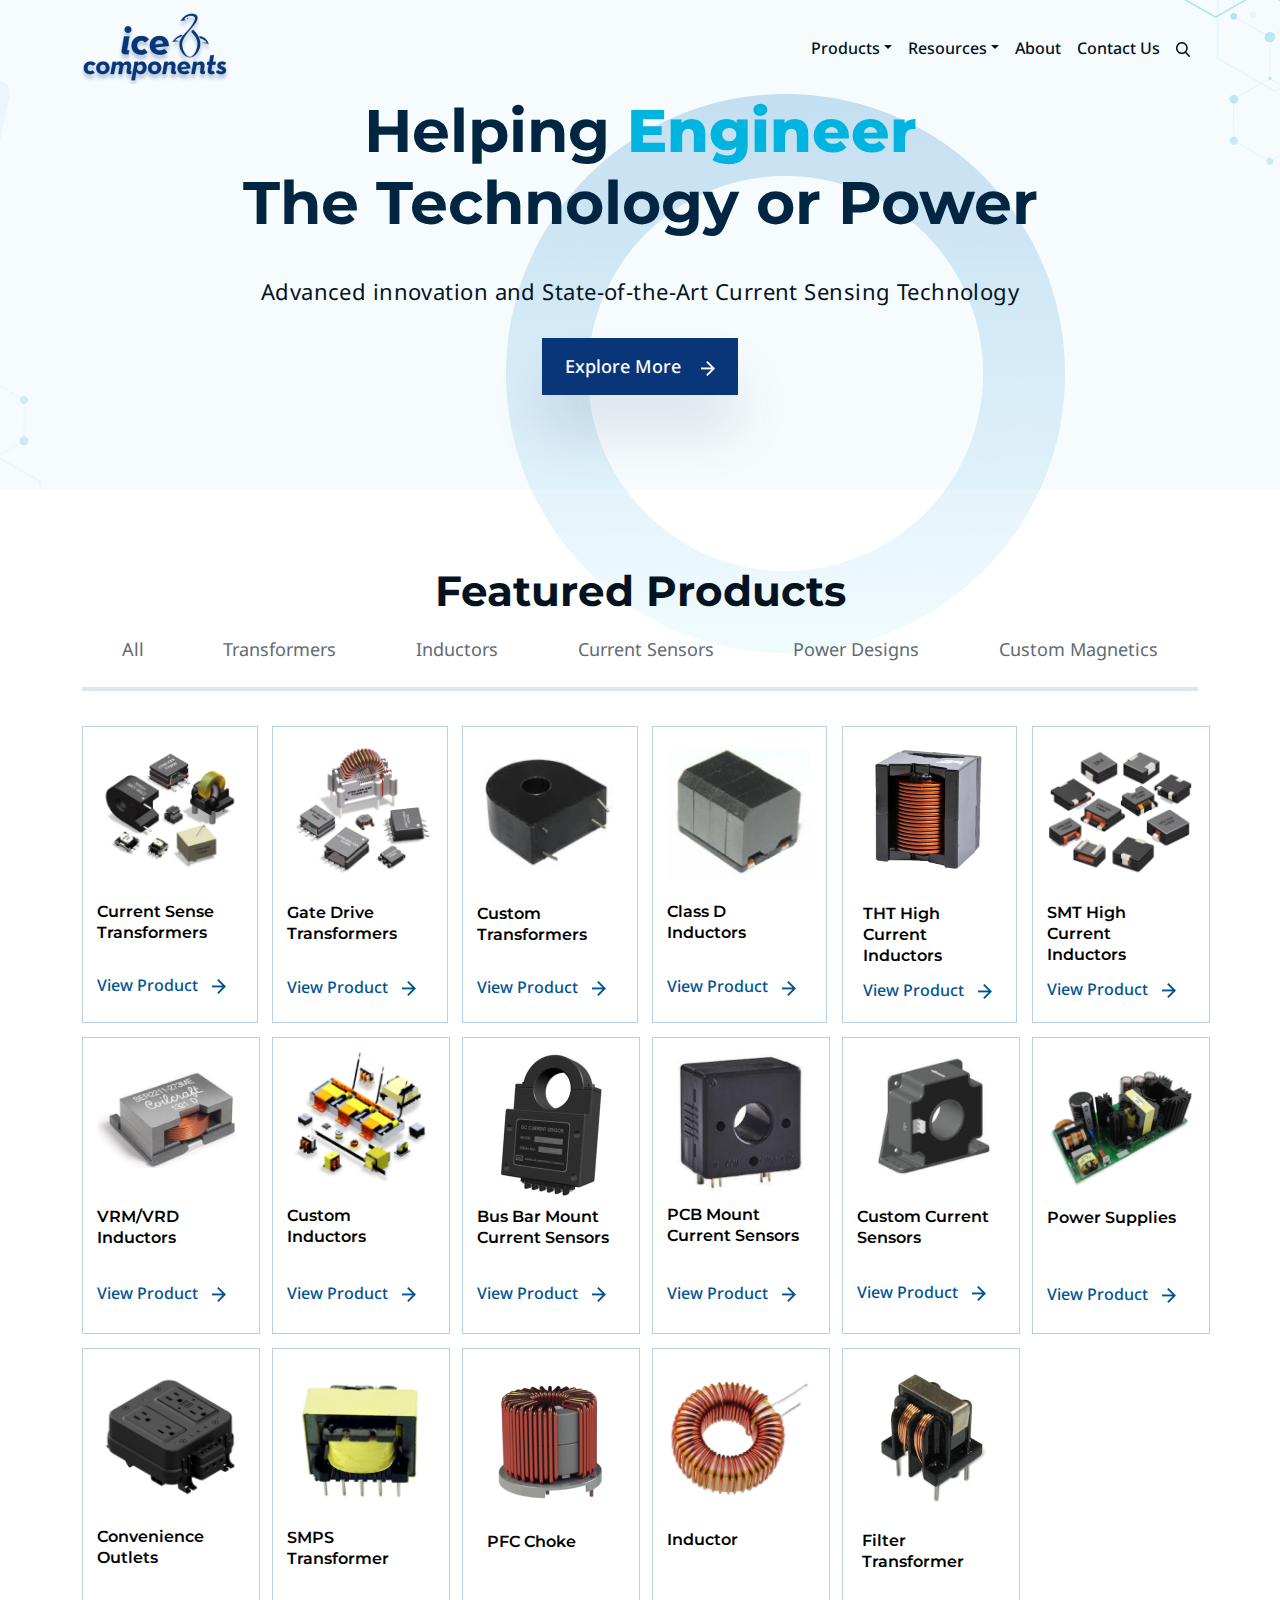
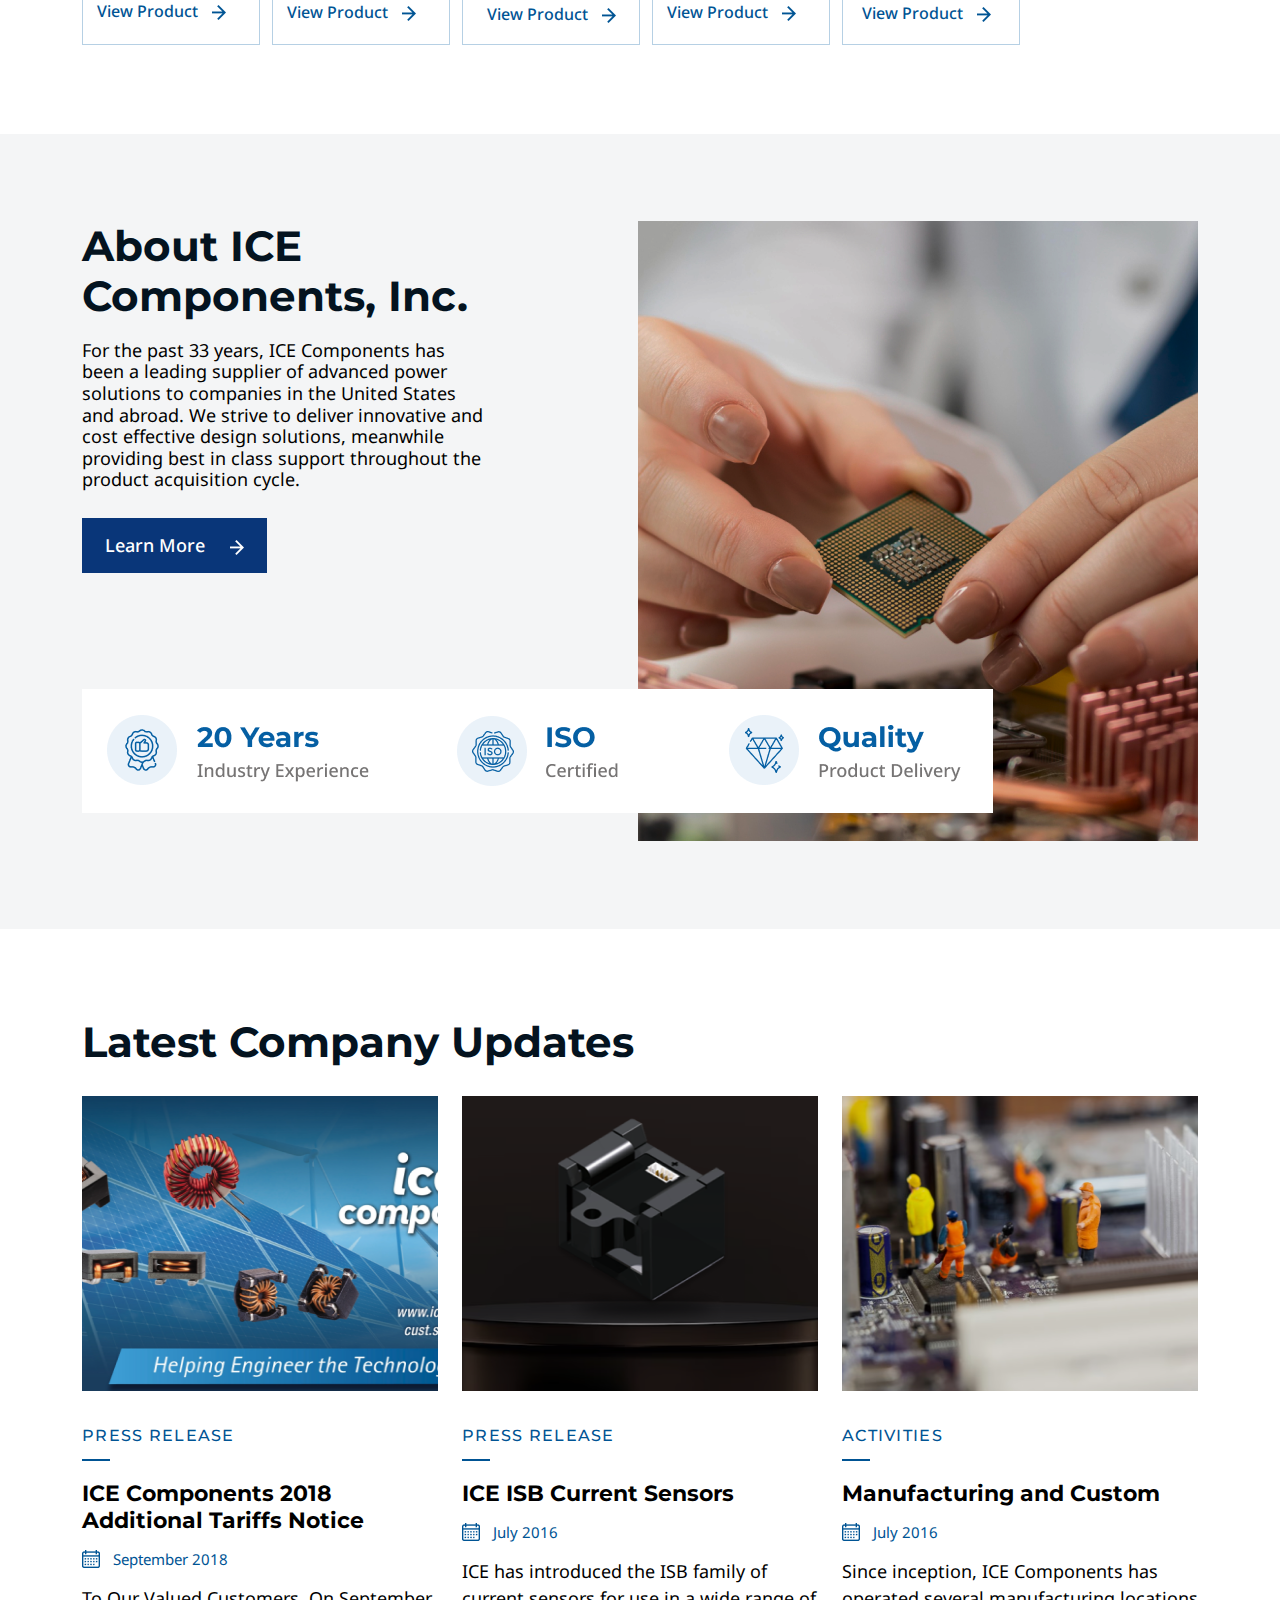
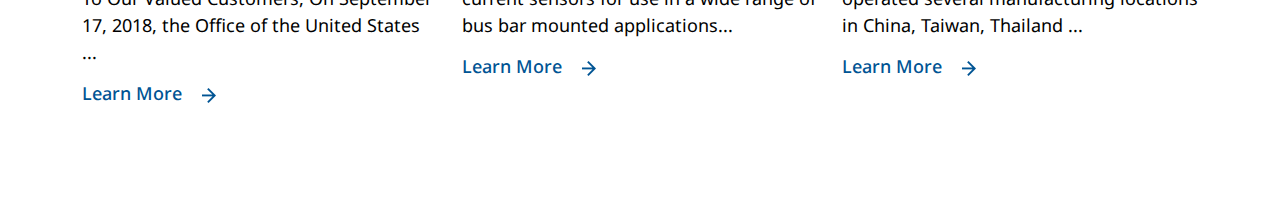
==== index.html @ 96e211f6 "add" ====
<!DOCTYPE html>
<html lang="en">
  <head>
    <meta charset="UTF-8" />
    <meta name="viewport" content="width=device-width, initial-scale=1.0" />
    <title>Home</title>
    <link
      href="https://cdn.jsdelivr.net/npm/bootstrap@5.3.3/dist/css/bootstrap.min.css"
      rel="stylesheet"
      integrity="sha384-QWTKZyjpPEjISv5WaRU9OFeRpok6YctnYmDr5pNlyT2bRjXh0JMhjY6hW+ALEwIH"
      crossorigin="anonymous"
    />
    <link rel="stylesheet" href="style.css" />
  </head>
  <body>
    <header>
      <nav class="navbar navbar-expand-lg bg-body-tertiary nav_outer">
        <div class="container-xl">
          <a class="navbar-brand" href="#">
            <span>
              <img src="images/ice_logo.png" alt="this is the logo image" />
            </span>
          </a>
          <button
            class="navbar-toggler"
            type="button"
            data-bs-toggle="collapse"
            data-bs-target="#navbarNavDropdown"
            aria-controls="navbarNavDropdown"
            aria-expanded="false"
            aria-label="Toggle navigation"
          >
            <span class="navbar-toggler-icon"></span>
          </button>
          <div class="collapse navbar-collapse" id="navbarNavDropdown">
            <ul class="navbar-nav">
              <li class="nav-item dropdown">
                <a
                  class="nav-link dropdown-toggle nav_a"
                  href="#"
                  role="button"
                  data-bs-toggle="dropdown"
                  aria-expanded="false"
                  >Products</a
                >
                <ul class="dropdown-menu">
                  <li><a class="dropdown-item" href="#">Action</a></li>
                  <li><a class="dropdown-item" href="#">Another action</a></li>
                  <li>
                    <a class="dropdown-item" href="#">Something else here</a>
                  </li>
                </ul>
              </li>
              <li class="nav-item dropdown">
                <a
                  class="nav-link dropdown-toggle nav_a"
                  href="#"
                  role="button"
                  data-bs-toggle="dropdown"
                  aria-expanded="false"
                  >Resources</a
                >
                <ul class="dropdown-menu">
                  <li><a class="dropdown-item" href="#">Action</a></li>
                  <li><a class="dropdown-item" href="#">Another action</a></li>
                  <li>
                    <a class="dropdown-item" href="#">Something else here</a>
                  </li>
                </ul>
              </li>
              <li class="nav-item">
                <a class="nav-link nav_a" href="#">About</a>
              </li>
              <li class="nav-item">
                <a class="nav-link nav_a" href="#">Contact Us</a>
              </li>
              <li class="nav-item">
                <a class="nav-link" href="#">
                  <span>
                    <img
                      src="images/search_vactor.png"
                      alt="this is search logo"
                    />
                  </span>
                </a>
              </li>
            </ul>
          </div>
        </div>
      </nav>
    </header>

    <section
      class="helping_engineer"
      style="
        background-image: url(images/home_bg_image.png);
        background-position: center;
        background-repeat: no-repeat;
        background-size: cover;
      "
    >
      <div class="helping_engineer_outer container-xl">
        <div class="helping_engineer_inner">
          <div class="helping_engineer_inner_inner">
            <h1>
              Helping <span>Engineer</span> <br />
              The Technology or Power
            </h1>
            <p>
              Advanced innovation and State-of-the-Art Current Sensing
              Technology
            </p>
            <div class="explore_more_btn_outer">
              <a class="explore_more_btn" href="#"
                >Explore More
                <span>
                  <img
                    src="images/right_arrow_vector.png"
                    alt="this is a vector"
                  />
                </span>
              </a>
            </div>
          </div>
        </div>
      </div>
    </section>

    <section class="featured">
        <div class="featured_outer container-xl">
            <div class="round_vector_outer">
                <div class="round_vector">
                    <figure>
                        <img src="images/round_vector.png" alt="this is a round vector">
                    </figure>
                </div>
            </div>
            <div class="featured_outer_inner">
                <h2>
                    Featured Products
                </h2>
            <ul>
                <li>
                    <a href="#">All</a>
                </li>
                <li>
                    <a href="#">Transformers</a>
                </li>
                <li>
                    <a href="#">Inductors</a>
                </li>
                <li>
                    <a href="#">Current Sensors</a>
                </li>
                <li>
                    <a href="#">Power Designs</a>
                </li>
                <li>
                    <a href="#">Custom Magnetics</a>
                </li>
            </ul>

            <div class="card_section_outer">
                <div class="card_section_inner">
                    <div class="card_section_inner_inner">
                        <div class="row">
                          <div class="col-2">
                            <div class="card_1_outer">
                                <div class="card_1_inner">
                                  <a href="#">    
                                  <figure>
                                    <img src="images/cart_img_1.png" alt="this is product image">
                                 </figure></a>
                                     <div class="card_inner_bottom">
                                        <p>Current Sense Transformers</p>
                                        <a href="#">View Product <span><img src="images/right_arrow_2.png" alt="this is a arrow "></span></a>
                                     </div>
                                </div>
                            </div>
                          </div>
                          <div class="col-2">
                            <div class="card_2_outer">
                                <div class="card_2_inner">
                                  <a href="#">
                                    <figure>
                                      <img src="images/cart_img_2.png" alt="this is product image">
                                   </figure>
                                  </a>
                                   
                                     <div class="card_inner_bottom">
                                        <p>Gate Drive Transformers</p>
                                        <a href="#">View Product <span><img src="images/right_arrow_2.png" alt="this is a arrow "></span></a>
                                     </div>
                                </div>
                            </div>
                          </div>
                          <div class="col-2">
                            <div class="card_3_outer">
                                <div class="card_3_inner">
                                  <a href="#">
                                    <figure>
                                      <img src="images/cart_img_3.png" alt="this is product image">
                                   </figure>
                                  </a>
                                     
                                     <div class="card_inner_bottom">
                                        <p>Custom Transformers</p>
                                        <a href="#">View Product <span><img src="images/right_arrow_2.png" alt="this is a arrow "></span></a>
                                     </div>
                                </div>
                            </div>
                          </div>
                          <div class="col-2">
                            <div class="card_4_outer">
                                <div class="card_4_inner">
                                  <a href="#">
                                    <figure>
                                      <img src="images/cart_img_4.png" alt="this is product image">
                                   </figure>
                                  </a>
                                 
                                     <div class="card_inner_bottom">
                                        <p>Class D <br> Inductors</p>
                                        <a href="#">View Product <span><img src="images/right_arrow_2.png" alt="this is a arrow "></span></a>
                                     </div>
                                </div>
                            </div>
                          </div>
                          <div class="col-2">
                            <div class="card_5_outer">
                                <div class="card_5_inner">
                                  <a href="#">
                                    <figure>
                                      <img src="images/cart_img_5.png" alt="this is product image">
                                   </figure>
                                  </a>
                                     
                                     <div class="card_inner_bottom">
                                        <p>THT High <br> Current <br> Inductors</p>
                                        <a href="#">View Product <span><img src="images/right_arrow_2.png" alt="this is a arrow "></span></a>
                                     </div>
                                </div>
                            </div>
                          </div>
                          <div class="col-2">
                            <div class="card_6_outer">
                                <div class="card_6_inner">
                                  <a href="#">
                                    <figure>
                                      <img src="images/cart_img_6.png" alt="this is product image">
                                   </figure>
                                  </a>
                                     
                                     <div class="card_inner_bottom">
                                        <p>SMT High <br> Current <br> Inductors</p>
                                        <a href="#">View Product <span><img src="images/right_arrow_2.png" alt="this is a arrow "></span></a>
                                     </div>
                                </div>
                            </div>
                          </div>
                          <div class="col-2">
                            <div class="card_7_outer">
                                <div class="card_7_inner">
                                  <a href="#">
                                    <figure>
                                      <img src="images/cart_img_7.png" alt="this is product image">
                                   </figure>
                                  </a>
                                    
                                     <div class="card_inner_bottom">
                                        <p>VRM/VRD Inductors</p>
                                        <a href="#">View Product <span><img src="images/right_arrow_2.png" alt="this is a arrow "></span></a>
                                     </div>
                                </div>
                            </div>
                          </div>
                          <div class="col-2">
                            <div class="card_8_outer">
                                <div class="card_8_inner">
                                  <a href="#">
                                    <figure>
                                      <img src="images/cart_img_8.png" alt="this is product image">
                                   </figure>
                                  </a>
                                    
                                     <div class="card_inner_bottom">
                                        <p>Custom <br> Inductors</p>
                                        <a href="#">View Product <span><img src="images/right_arrow_2.png" alt="this is a arrow "></span></a>
                                     </div>
                                </div>
                            </div>
                          </div>
                          <div class="col-2">
                            <div class="card_9_outer">
                                <div class="card_9_inner">
                                  <a href="#">
                                    <figure>
                                      <img src="images/cart_img_9.png" alt="this is product image">
                                   </figure>
                                  </a>
                                     
                                     <div class="card_inner_bottom">
                                        <p>Bus Bar Mount Current Sensors</p>
                                        <a href="#">View Product <span><img src="images/right_arrow_2.png" alt="this is a arrow "></span></a>
                                     </div>
                                </div>
                            </div>
                          </div>
                          <div class="col-2">
                            <div class="card_10_outer">
                                <div class="card_10_inner">
                                  <a href="#">
                                    <figure>
                                      <img src="images/cart_img_10.png" alt="this is product image">
                                   </figure>
                                  </a>
                                     
                                     <div class="card_inner_bottom">
                                        <p>PCB Mount Current Sensors</p>
                                        <a href="#">View Product <span><img src="images/right_arrow_2.png" alt="this is a arrow "></span></a>
                                     </div>
                                </div>
                            </div>
                          </div>
                          <div class="col-2">
                            <div class="card_11_outer">
                                <div class="card_11_inner">
                                  <a href="#">
                                    <figure>
                                      <img src="images/cart_img_11.png" alt="this is product image">
                                   </figure>
                                  </a>
                                     
                                     <div class="card_inner_bottom">
                                        <p>Custom Current Sensors</p>
                                        <a href="#">View Product <span><img src="images/right_arrow_2.png" alt="this is a arrow "></span></a>
                                     </div>
                                </div>
                            </div>
                          </div>
                          <div class="col-2">
                            <div class="card_12_outer">
                                <div class="card_12_inner">
                                  <a href="#">
                                    <figure>
                                      <img src="images/cart_img_12.png" alt="this is product image">
                                   </figure>
                                  </a>
                                  
                                     <div class="card_inner_bottom">
                                        <p>Power Supplies</p>
                                        <a href="#">View Product <span><img src="images/right_arrow_2.png" alt="this is a arrow "></span></a>
                                     </div>
                                </div>
                            </div>
                          </div>
                          <div class="col-2">
                            <div class="card_13_outer">
                                <div class="card_13_inner">

                                  <a href="#">
                                    <figure>
                                      <img src="images/cart_img_13.png" alt="this is product image">
                                   </figure>
                                  </a>
                                  
                                     <div class="card_inner_bottom">
                                        <p>Convenience Outlets</p>
                                        <a href="#">View Product <span><img src="images/right_arrow_2.png" alt="this is a arrow "></span></a>
                                     </div>
                                </div>
                            </div>
                          </div>
                          <div class="col-2">
                            <div class="card_14_outer">
                                <div class="card_14_inner">
                                  <a href="#">
                                    <figure>
                                      <img src="images/cart_img_14.png" alt="this is product image">
                                   </figure>
                                  </a>
                                     
                                     <div class="card_inner_bottom">
                                        <p>SMPS Transformer</p>
                                        <a href="#">View Product <span><img src="images/right_arrow_2.png" alt="this is a arrow "></span></a>
                                     </div>
                                </div>
                            </div>
                          </div>
                          <div class="col-2">
                            <div class="card_15_outer">
                                <div class="card_15_inner">
                                  <a href="#">
                                    <figure>
                                      <img src="images/cart_img_15.png" alt="this is product image">
                                   </figure>
                                  </a>
                                     
                                     <div class="card_inner_bottom">
                                        <p>PFC Choke</p>
                                        <a href="#">View Product <span><img src="images/right_arrow_2.png" alt="this is a arrow "></span></a>
                                     </div>
                                </div>
                            </div>
                          </div>
                          <div class="col-2">
                            <div class="card_16_outer">
                                <div class="card_16_inner">
                                  <a href="#">
                                    <figure>
                                      <img src="images/cart_img_16.png" alt="this is product image">
                                   </figure>
                                  </a>
                                     
                                     <div class="card_inner_bottom">
                                        <p>Inductor</p>
                                        <a href="#">View Product <span><img src="images/right_arrow_2.png" alt="this is a arrow "></span></a>
                                     </div>
                                </div>
                            </div>
                          </div>
                          <div class="col-2">
                            <div class="card_17_outer">
                                <div class="card_17_inner">
                                  <a href="#">
                                    <figure>
                                      <img src="images/cart_img_17.png" alt="this is product image">
                                   </figure>
                                  </a>
                                     
                                     <div class="card_inner_bottom">
                                        <p>Filter <br> Transformer</p>
                                        <a href="#">View Product <span><img src="images/right_arrow_2.png" alt="this is a arrow "></span></a>
                                     </div>
                                </div>
                            </div>
                          </div>
                        </div>
                      </div>
                </div>
            </div>
            </div>
        </div>
    </section>


    <section class="about_ice">
        <div class="about_ice_outer container-xl">
            <div class="about_ice_inner">
                <div class="about_ice_inner_left">
                    <h3>About ICE <br> Components, Inc.</h3>
                    <p>For the past 33 years, ICE Components has been a leading supplier of advanced power solutions to companies in the United States and abroad. We strive to deliver innovative and cost effective design solutions, meanwhile providing best in class support throughout the product acquisition cycle.</p>
                    <a href="#">Learn More <span><img src="images/right_arrow_vector.png" alt="this is a arrow"></span></a>
                </div>
                <div class="about_ice_inner_right">
                  <figure>
                    <img src="images/about_ice_right_img.png" alt="this is a image">
                  </figure>
                </div>
            </div>
            <div class="about_ice_bottom_outer">
              <div class="about_ice_bottom_inner">
                <figure>
                  <img src="images/about_ice_position_img.png" alt="this is a image">
                </figure>
              </div>
            </div>
        </div>
    </section>


    <section class="latest_company">
      <div class="latest_company_outer container-xl">
        <div class="latest_company_inner">
          <h2>
            Latest Company Updates
          </h2>
          <div class="card_section">
            <div class="card_sectio_outer">
              <div class="card_section_inner">
                <div class="row">
                  <div class="col">
                    <div class="card_1">
                      <div class="card_1_outer">
                        <div class="card_1_inner">
                          <figure>
                            <img src="images/company_card_section_image_1.png" alt="this is a image">
                          </figure>
                          <div class="card_1_inner_bottom">
                            <p>Press Release</p>
                            <h3>ICE Components 2018 Additional Tariffs Notice</h3>
                            <div class="calender_outerd">
                              <span><img src="images/calender_img.png" alt="this is a calender image"></span><p>September 2018</p>
                            </div>
                            <p>To Our Valued Customers, On September 17, 2018, the Office of the United States ...</p>
                            <a href="#">Learn More <span><img src="images/right_arrow_2.png" alt="this is a arrow image"></span></a>
                          </div>
                        </div>
                      </div>
                    </div>
                  </div>
                  <div class="col">
                    <div class="card_2">
                      <div class="card_2_outer">
                        <div class="card_2_inner">
                          <figure>
                            <img src="images/company_card_section_image_2.png" alt="this is a image">
                          </figure>
                          <div class="card_2_inner_bottom">
                            <p>Press Release</p>
                            <h3>ICE ISB Current Sensors</h3>
                            <div class="calender_outerd">
                              <span><img src="images/calender_img.png" alt="this is a calender image"></span><p>July 2016</p>
                            </div>
                            <p>ICE has introduced the ISB family of current sensors for use in a wide range of bus bar mounted applications...</p>
                            <a href="#">Learn More <span><img src="images/right_arrow_2.png" alt="this is a arrow image"></span></a>
                          </div>
                        </div>
                      </div>
                    </div>
                  </div>
                  <div class="col">
                    <div class="card_3">
                      <div class="card_3_outer">
                        <div class="card_3_inner">
                          <figure>
                            <img src="images/company_card_section_image_3.png" alt="this is a image">
                          </figure>
                          <div class="card_3_inner_bottom">
                            <p>Activities</p>
                            <h3>Manufacturing and Custom</h3>
                            <div class="calender_outerd">
                              <span><img src="images/calender_img.png" alt="this is a calender image"></span><p>July 2016</p>
                            </div>
                            <p>Since inception, ICE Components has operated several manufacturing locations in China, Taiwan, Thailand ...</p>
                            <a href="#">Learn More <span><img src="images/right_arrow_2.png" alt="this is a arrow image"></span></a>
                          </div>
                        </div>
                      </div>
                    </div>
                  </div>
                </div>
              </div>
            </div>
          </div>
        </div>
      </div>
    </section>

  </body>
  <script
    src="https://cdn.jsdelivr.net/npm/bootstrap@5.3.3/dist/js/bootstrap.bundle.min.js"
    integrity="sha384-YvpcrYf0tY3lHB60NNkmXc5s9fDVZLESaAA55NDzOxhy9GkcIdslK1eN7N6jIeHz"
    crossorigin="anonymous"
  ></script>
</html>
---- style.css ----
@import url('https://fonts.googleapis.com/css2?family=Montserrat:ital,wght@0,100..900;1,100..900&family=Noto+Sans:ital,wght@0,100..900;1,100..900&display=swap');


*{
    margin: 0;
    padding: 0;
}
a{
    text-decoration: none;
}
li{
    list-style: none;
}
ul{
    padding: 0;
    margin: 0;
}
img{
    max-width: 100%;
}
figure{
    margin: 0;
    padding: 0;
}
.container-xl{
    max-width: 1140px;
}
.bg-body-tertiary{
    background-color: rgba(255, 0, 0, 0) !important;
}
.navbar-collapse{
    justify-content: end;
}   
.nav_a{
    font-family: 'Noto Sans';
    font-style: normal;
    font-weight: 500;
    font-size: 16px;
    line-height: 22px;
    color: #04131F; 
}

.helping_engineer{
    margin-top: -97px;
    background-color: #c7eff82a;
}
.helping_engineer_inner{
    display: flex;
    align-items: center;
    justify-content: center;
    height: 490px;
    
}
.helping_engineer_inner_inner h1{
    font-family: 'Montserrat';
    font-style: normal;
    font-weight: 700;
    font-size: 60px;
    line-height: 1.2;
    text-align: center;
    color: #022642;
}
.helping_engineer_inner_inner h1 span{
    color: #00B4E0;
    font-weight: 800;
}
.helping_engineer_inner_inner p{
    font-family: 'Noto Sans';
    font-style: normal;
    font-weight: 400;
    font-size: 22px;
    line-height: 34px;
    text-align: center;
    letter-spacing: 0.02em;
    color: #04131F;
    width: 100%;
    margin-top: 35px;
    margin-bottom: 30px;
}
.helping_engineer_inner_inner .explore_more_btn_outer{
    display: flex;
    align-items: center;
    justify-content: center;
}
.helping_engineer_inner_inner .explore_more_btn{
    background: #093679;
    box-shadow: 0px 37px 54px rgba(10, 46, 71, 0.12);
    display: inline-block;
    padding: 15px 23px;
    font-family: 'Noto Sans';
    font-style: normal;
    font-weight: 500;
    font-size: 18px;
    color: #FFFFFF;
}
.helping_engineer_inner_inner .explore_more_btn span{
    margin-left: 15px;
}
.featured .round_vector_outer{
    position: relative;
    width: 100%;
    height: 100%;
}
.featured{
    margin-bottom: 89px;
}
.featured .round_vector{
    position: absolute;
    top: -396px;
    right: 133px;
    z-index: -1;
}
.featured_outer_inner h2{
    font-family: 'Montserrat';
    font-style: normal;
    font-weight: 700;
    font-size: 42px;
    line-height: 51px;
    color: #04131F;
    text-align: center;
    padding-top: 76px;
    margin-bottom: 20px;
}
.featured_outer_inner ul li a{
    font-family: 'Noto Sans';
    font-style: normal;
    font-weight: 400;
    font-size: 18px;
    line-height: 25px;
    color: #606A72;
}
.featured_outer_inner ul{
    display: flex;
    align-items: center;
    justify-content: space-around;
    border-bottom: #DBE8F2 4px solid;
    padding-bottom: 24px;
    margin-bottom: 35px;
}


/* card number 1 */

.card_section_inner .card_section_inner_inner .card_1_outer{
    box-sizing: border-box;
    width: 176px;
    height: 297px;
    background: #FFFFFF;
    border: 1px solid #B6D0E4;
    display: flex;
    justify-content: center;
    padding-left: 14px;
    padding-right: 14px;
    margin-bottom: 14px;
}
.card_section_inner .card_section_inner_inner .card_1_outer .card_1_inner{
    margin-top: 14px;
}
.card_section_inner .card_section_inner_inner .card_1_outer .card_1_inner p{
    font-family: 'Montserrat';
    font-style: normal;
    font-weight: 600;
    font-size: 16px;
    line-height: 131%;
    color: #000000;
    margin-top: 21px;
    margin-bottom: 27px;
}
.card_section_inner .card_section_inner_inner .card_1_outer .card_1_inner a{
    font-family: 'Noto Sans';
    font-style: normal;
    font-weight: 500;
    font-size: 16px;
    line-height: 28px;
    color: #005494;
}
.card_section_inner .card_section_inner_inner .card_1_outer .card_1_inner a span{
    margin-left: 10px;
}


/* card number 2 */

.card_section_inner .card_section_inner_inner .card_2_outer{
    box-sizing: border-box;
    width: 176px;
    height: 297px;
    background: #FFFFFF;
    border: 1px solid #B6D0E4;
    display: flex;
    justify-content: center;
    padding-left: 14px;
    padding-right: 14px;
    margin-bottom: 14px;
}
.card_section_inner .card_section_inner_inner .card_2_outer .card_2_inner{
    margin-top: 14px;
}
.card_section_inner .card_section_inner_inner .card_2_outer .card_2_inner p{
    font-family: 'Montserrat';
    font-style: normal;
    font-weight: 600;
    font-size: 16px;
    line-height: 131%;
    color: #000000;
    margin-top: 26px;
    margin-bottom: 28px;
}
.card_section_inner .card_section_inner_inner .card_2_outer .card_2_inner a{
    font-family: 'Noto Sans';
    font-style: normal;
    font-weight: 500;
    font-size: 16px;
    line-height: 28px;
    color: #005494;
}
.card_section_inner .card_section_inner_inner .card_2_outer .card_2_inner a span{
    margin-left: 10px;
}


/* card number 3 */

.card_section_inner .card_section_inner_inner .card_3_outer{
    box-sizing: border-box;
    width: 176px;
    height: 297px;
    background: #FFFFFF;
    border: 1px solid #B6D0E4;
    display: flex;
    justify-content: center;
    padding-left: 14px;
    padding-right: 14px;
    margin-bottom: 14px;
}
.card_section_inner .card_section_inner_inner .card_3_outer .card_3_inner{
    margin-top: 17px;
}
.card_section_inner .card_section_inner_inner .card_3_outer .card_3_inner p{
    font-family: 'Montserrat';
    font-style: normal;
    font-weight: 600;
    font-size: 16px;
    line-height: 131%;
    color: #000000;
    margin: 26px 0px 27px 0px;
}
.card_section_inner .card_section_inner_inner .card_3_outer .card_3_inner a{
    font-family: 'Noto Sans';
    font-style: normal;
    font-weight: 500;
    font-size: 16px;
    line-height: 28px;
    color: #005494;
}
.card_section_inner .card_section_inner_inner .card_3_outer .card_3_inner a span{
    margin-left: 10px;
}


/* card number 4 */

.card_section_inner .card_section_inner_inner .card_4_outer{
    box-sizing: border-box;
    width: 175px;
    height: 297px;
    background: #FFFFFF;
    border: 1px solid #B6D0E4;
    display: flex;
    justify-content: center;
    padding-left: 14px;
    padding-right: 14px;
    margin-bottom: 14px;
}
.card_section_inner .card_section_inner_inner .card_4_outer .card_4_inner{
    margin-top: 19px;
}
.card_section_inner .card_section_inner_inner .card_4_outer .card_4_inner p{
    font-family: 'Montserrat';
    font-style: normal;
    font-weight: 600;
    font-size: 16px;
    line-height: 131%;
    color: #000000;
    margin-bottom: 22px;
    margin: 22px 0px 28px 0px;
}
.card_section_inner .card_section_inner_inner .card_4_outer .card_4_inner a{
    font-family: 'Noto Sans';
    font-style: normal;
    font-weight: 500;
    font-size: 16px;
    line-height: 28px;
    color: #005494;
}
.card_section_inner .card_section_inner_inner .card_4_outer .card_4_inner a span{
    margin-left: 10px;
}


/* card number 5 */

.card_section_inner .card_section_inner_inner .card_5_outer{
    box-sizing: border-box;
    width: 175px;
    height: 297px;
    background: #FFFFFF;
    border: 1px solid #B6D0E4;
    display: flex;
    justify-content: center;
    padding-left: 14px;
    padding-right: 14px;
    margin-bottom: 14px;
}

.card_section_inner .card_section_inner_inner .card_5_outer .card_5_inner p{
    font-family: 'Montserrat';
    font-style: normal;
    font-weight: 600;
    font-size: 16px;
    line-height: 131%;
    color: #000000;
    margin-bottom: 12px;
    margin: 19px 0px 9px 0px;
}
.card_section_inner .card_section_inner_inner .card_5_outer .card_5_inner a{
    font-family: 'Noto Sans';
    font-style: normal;
    font-weight: 500;
    font-size: 16px;
    line-height: 28px;
    color: #005494;
}
.card_section_inner .card_section_inner_inner .card_5_outer .card_5_inner a span{
    margin-left: 10px;
}


/* card number 6 */

.card_section_inner .card_section_inner_inner .card_6_outer{
    box-sizing: border-box;
    width: 178px;
    height: 297px;
    background: #FFFFFF;
    border: 1px solid #B6D0E4;
    display: flex;
    justify-content: center;
    padding-left: 14px;
    padding-right: 14px;
    margin-bottom: 14px;
}
.card_section_inner .card_section_inner_inner .card_6_outer .card_6_inner{
    margin-top: 13px;
}

.card_section_inner .card_section_inner_inner .card_6_outer .card_6_inner p{
    font-family: 'Montserrat';
    font-style: normal;
    font-weight: 600;
    font-size: 16px;
    line-height: 131%;
    color: #000000;
    margin: 23px 0px 9px 0px;
}
.card_section_inner .card_section_inner_inner .card_6_outer .card_6_inner a{
    font-family: 'Noto Sans';
    font-style: normal;
    font-weight: 500;
    font-size: 16px;
    line-height: 28px;
    color: #005494;
}
.card_section_inner .card_section_inner_inner .card_6_outer .card_6_inner a span{
    margin-left: 10px;
}


/* card number 7 */

.card_section_inner .card_section_inner_inner .card_7_outer{
    box-sizing: border-box;
    width: 178px;
    height: 297px;
    background: #FFFFFF;
    border: 1px solid #B6D0E4;
    display: flex;
    justify-content: center;
    padding-left: 14px;
    padding-right: 14px;
    margin-bottom: 14px;
}
.card_section_inner .card_section_inner_inner .card_7_outer .card_7_inner{
    margin-top: 34px;
}
.card_section_inner .card_section_inner_inner .card_7_outer .card_7_inner p{
    font-family: 'Montserrat';
    font-style: normal;
    font-weight: 600;
    font-size: 16px;
    line-height: 131%;
    color: #000000;
    margin: 39px 0px 30px 0px;
}
.card_section_inner .card_section_inner_inner .card_7_outer .card_7_inner a{
    font-family: 'Noto Sans';
    font-style: normal;
    font-weight: 500;
    font-size: 16px;
    line-height: 28px;
    color: #005494;
}
.card_section_inner .card_section_inner_inner .card_7_outer .card_7_inner a span{
    margin-left: 10px;
}


/* card number 8 */

.card_section_inner .card_section_inner_inner .card_8_outer{
    box-sizing: border-box;
    width: 178px;
    height: 297px;
    background: #FFFFFF;
    border: 1px solid #B6D0E4;
    display: flex;
    justify-content: center;
    padding-left: 14px;
    padding-right: 14px;
    margin-bottom: 14px;
}
.card_section_inner .card_section_inner_inner .card_8_outer .card_8_inner{
    margin-top: 7px;
}
.card_section_inner .card_section_inner_inner .card_8_outer .card_8_inner p{
    font-family: 'Montserrat';
    font-style: normal;
    font-weight: 600;
    font-size: 16px;
    line-height: 131%;
    color: #000000;
    margin: 13px 0px 31px 0px;
}
.card_section_inner .card_section_inner_inner .card_8_outer .card_8_inner a{
    font-family: 'Noto Sans';
    font-style: normal;
    font-weight: 500;
    font-size: 16px;
    line-height: 28px;
    color: #005494;
}
.card_section_inner .card_section_inner_inner .card_8_outer .card_8_inner a span{
    margin-left: 10px;
}


/* card number 9 */

.card_section_inner .card_section_inner_inner .card_9_outer{
    box-sizing: border-box;
    width: 178px;
    height: 297px;
    background: #FFFFFF;
    border: 1px solid #B6D0E4;
    display: flex;
    justify-content: center;
    padding-left: 14px;
    padding-right: 14px;
    margin-bottom: 14px;
}
.card_section_inner .card_section_inner_inner .card_9_outer .card_9_inner p{
    font-family: 'Montserrat';
    font-style: normal;
    font-weight: 600;
    font-size: 16px;
    line-height: 131%;
    color: #000000;
    margin: 8px 0px 30px 0px;
}
.card_section_inner .card_section_inner_inner .card_9_outer .card_9_inner{
    margin-top: 10px;
}
.card_section_inner .card_section_inner_inner .card_9_outer .card_9_inner a:first-child{
    display: flex;
    align-items: center;
    justify-content: center;
}
.card_section_inner .card_section_inner_inner .card_9_outer .card_9_inner a{
    font-family: 'Noto Sans';
    font-style: normal;
    font-weight: 500;
    font-size: 16px;
    line-height: 28px;
    color: #005494;
}
.card_section_inner .card_section_inner_inner .card_9_outer .card_9_inner a span{
    margin-left: 10px;
}


/* card number 10 */

.card_section_inner .card_section_inner_inner .card_10_outer{
    box-sizing: border-box;
    width: 178px;
    height: 297px;
    background: #FFFFFF;
    border: 1px solid #B6D0E4;
    display: flex;
    justify-content: center;
    padding-left: 14px;
    padding-right: 14px;
    margin-bottom: 14px;
}
.card_section_inner .card_section_inner_inner .card_10_outer .card_10_inner p{
    font-family: 'Montserrat';
    font-style: normal;
    font-weight: 600;
    font-size: 16px;
    line-height: 131%;
    color: #000000;
    margin: 10px 0px 32px 0px;
}
.card_section_inner .card_section_inner_inner .card_10_outer .card_10_inner{
    margin-top: 12px;
}
.card_section_inner .card_section_inner_inner .card_10_outer .card_10_inner a{
    font-family: 'Noto Sans';
    font-style: normal;
    font-weight: 500;
    font-size: 16px;
    line-height: 28px;
    color: #005494;

}
.card_section_inner .card_section_inner_inner .card_10_outer .card_10_inner a span{
    margin-left: 10px;
}


/* card number 11 */

.card_section_inner .card_section_inner_inner .card_11_outer{
    box-sizing: border-box;
    width: 178px;
    height: 297px;
    background: #FFFFFF;
    border: 1px solid #B6D0E4;
    display: flex;
    justify-content: center;
    padding-left: 14px;
    padding-right: 14px;
    margin-bottom: 14px;
}
.card_section_inner .card_section_inner_inner .card_11_outer .card_11_inner{
    margin-top: 10px;
}
.card_section_inner .card_section_inner_inner .card_11_outer .card_11_inner p{
    font-family: 'Montserrat';
    font-style: normal;
    font-weight: 600;
    font-size: 16px;
    line-height: 131%;
    color: #000000;
    margin: 25px 0px 29px 0px;
}
.card_section_inner .card_section_inner_inner .card_11_outer .card_11_inner a{
    font-family: 'Noto Sans';
    font-style: normal;
    font-weight: 500;
    font-size: 16px;
    line-height: 28px;
    color: #005494;
}
.card_section_inner .card_section_inner_inner .card_11_outer .card_11_inner a span{
    margin-left: 10px;
}


/* card number 12 */

.card_section_inner .card_section_inner_inner .card_12_outer{
    box-sizing: border-box;
    width: 178px;
    height: 297px;
    background: #FFFFFF;
    border: 1px solid #B6D0E4;
    display: flex;
    justify-content: center;
    padding-left: 14px;
    padding-right: 14px;
}
.card_section_inner .card_section_inner_inner .card_12_outer .card_12_inner{
    margin-top: 10px;
}
.card_section_inner .card_section_inner_inner .card_12_outer .card_12_inner p{
    font-family: 'Montserrat';
    font-style: normal;
    font-weight: 600;
    font-size: 16px;
    line-height: 131%;
    color: #000000;
    margin: 12px 0px 51px 0px;
}
.card_section_inner .card_section_inner_inner .card_12_outer .card_12_inner a{
    font-family: 'Noto Sans';
    font-style: normal;
    font-weight: 500;
    font-size: 16px;
    line-height: 28px;
    color: #005494;
}
.card_section_inner .card_section_inner_inner .card_12_outer .card_12_inner a span{
    margin-left: 10px;
}



/* card number 13 */

.card_section_inner .card_section_inner_inner .card_13_outer{
    box-sizing: border-box;
    width: 178px;
    height: 297px;
    background: #FFFFFF;
    border: 1px solid #B6D0E4;
    display: flex;
    justify-content: center;
    padding-left: 14px;
    padding-right: 14px;
}
.card_section_inner .card_section_inner_inner .card_13_outer .card_13_inner {
    margin-top: 22px;
}
.card_section_inner .card_section_inner_inner .card_13_outer .card_13_inner p{
    font-family: 'Montserrat';
    font-style: normal;
    font-weight: 600;
    font-size: 16px;
    line-height: 131%;
    color: #000000;
    margin: 30px 0px 28px 0px;
}
.card_section_inner .card_section_inner_inner .card_13_outer .card_13_inner a{
    font-family: 'Noto Sans';
    font-style: normal;
    font-weight: 500;
    font-size: 16px;
    line-height: 28px;
    color: #005494;
}
.card_section_inner .card_section_inner_inner .card_13_outer .card_13_inner a span{
    margin-left: 10px;
}


/* card number 14 */

.card_section_inner .card_section_inner_inner .card_14_outer{
    box-sizing: border-box;
    width: 178px;
    height: 297px;
    background: #FFFFFF;
    border: 1px solid #B6D0E4;
    display: flex;
    justify-content: center;
    padding-left: 14px;
    padding-right: 14px;
}
.card_section_inner .card_section_inner_inner .card_14_outer .card_14_inner{
    margin-top: 18px;
}
.card_section_inner .card_section_inner_inner .card_14_outer .card_14_inner p{
    font-family: 'Montserrat';
    font-style: normal;
    font-weight: 600;
    font-size: 16px;
    line-height: 131%;
    color: #000000;
    margin: 13px 0px 28px 0px;
}
.card_section_inner .card_section_inner_inner .card_14_outer .card_14_inner a{
    font-family: 'Noto Sans';
    font-style: normal;
    font-weight: 500;
    font-size: 16px;
    line-height: 28px;
    color: #005494;
}
.card_section_inner .card_section_inner_inner .card_14_outer .card_14_inner a span{
    margin-left: 10px;
}



/* card number 15 */

.card_section_inner .card_section_inner_inner .card_15_outer{
    box-sizing: border-box;
    width: 178px;
    height: 297px;
    background: #FFFFFF;
    border: 1px solid #B6D0E4;
    display: flex;
    justify-content: center;
    padding-left: 14px;
    padding-right: 14px;
}
.card_section_inner .card_section_inner_inner .card_15_outer .card_15_inner{
    margin-top: 27px;
}
.card_section_inner .card_section_inner_inner .card_15_outer .card_15_inner p{
    font-family: 'Montserrat';
    font-style: normal;
    font-weight: 600;
    font-size: 16px;
    line-height: 131%;
    color: #000000;
    margin: 20px 0px 47px 0px;
}
.card_section_inner .card_section_inner_inner .card_15_outer .card_15_inner a{
    font-family: 'Noto Sans';
    font-style: normal;
    font-weight: 500;
    font-size: 16px;
    line-height: 28px;
    color: #005494;
}
.card_section_inner .card_section_inner_inner .card_15_outer .card_15_inner a span{
    margin-left: 10px;
}



/* card number 16 */

.card_section_inner .card_section_inner_inner .card_16_outer{
    box-sizing: border-box;
    width: 178px;
    height: 297px;
    background: #FFFFFF;
    border: 1px solid #B6D0E4;
    display: flex;
    justify-content: center;
    padding-left: 14px;
    padding-right: 14px;
}
.card_section_inner .card_section_inner_inner .card_16_outer .card_16_inner{
    margin-top: 33px;
}
.card_section_inner .card_section_inner_inner .card_16_outer .card_16_inner p{
    font-family: 'Montserrat';
    font-style: normal;
    font-weight: 600;
    font-size: 16px;
    line-height: 131%;
    color: #000000;
    margin: 35px 0px 47px 0px;
}
.card_section_inner .card_section_inner_inner .card_16_outer .card_16_inner a{
    font-family: 'Noto Sans';
    font-style: normal;
    font-weight: 500;
    font-size: 16px;
    line-height: 28px;
    color: #005494;
}
.card_section_inner .card_section_inner_inner .card_16_outer .card_16_inner a span{
    margin-left: 10px;
}



/* card number 17 */

.card_section_inner .card_section_inner_inner .card_17_outer{
    box-sizing: border-box;
    width: 178px;
    height: 297px;
    background: #FFFFFF;
    border: 1px solid #B6D0E4;
    display: flex;
    justify-content: center;
    padding-left: 14px;
    padding-right: 14px;
}
.card_section_inner .card_section_inner_inner .card_17_outer .card_17_inner{
    margin-top: 18px;
}
.card_section_inner .card_section_inner_inner .card_17_outer .card_17_inner p{
    font-family: 'Montserrat';
    font-style: normal;
    font-weight: 600;
    font-size: 16px;
    line-height: 131%;
    color: #000000;
    margin: 26px 0px 26px 0px;
}
.card_section_inner .card_section_inner_inner .card_17_outer .card_17_inner a{
    font-family: 'Noto Sans';
    font-style: normal;
    font-weight: 500;
    font-size: 16px;
    line-height: 28px;
    color: #005494;
}
.card_section_inner .card_section_inner_inner .card_17_outer .card_17_inner a span{
    margin-left: 10px;
}






.about_ice{
    background-color: #F4F5F6;
    padding-bottom: 88px;
}
.about_ice .about_ice_inner{
    display: flex;
    justify-content: space-between;
    padding-top: 87px;
}
.about_ice .about_ice_inner .about_ice_inner_left h3{
    font-family: 'Montserrat';
    font-style: normal;
    font-weight: 700;
    font-size: 42px;
    color: #04131F;
    line-height: 1.2;
}
.about_ice .about_ice_inner .about_ice_inner_left p{
    font-family: 'Noto Sans';
    font-style: normal;
    font-weight: 400;
    font-size: 18px;
    line-height: 1.2;
    color: #000000;
    max-width: 409px;
    margin: 18px 0px 27px 0px;
}
.about_ice .about_ice_inner .about_ice_inner_left a span{
    margin-left: 20px;
}

.about_ice .about_ice_inner .about_ice_inner_left a{
    display: inline-block;
    background: #093679;
    padding: 14px 23px;
    font-family: 'Noto Sans';
    font-style: normal;
    font-weight: 500;
    font-size: 18px;
    color: #FFFFFF;
}
.about_ice .about_ice_outer .about_ice_bottom_outer{
    position: relative;
}
.about_ice .about_ice_outer .about_ice_bottom_outer .about_ice_bottom_inner{
    position: absolute;
    bottom: 28px;
    left: 0;
}





.latest_company .latest_company_inner h2{
    font-family: 'Montserrat';
    font-style: normal;
    font-weight: 700;
    font-size: 42px;
    color: #04131F;
    margin-bottom: 29px;
}
.latest_company .latest_company_inner{
    margin-top: 88px;
}

/* company card 1 */

.latest_company .latest_company_inner .card_section_inner .card_1 .card_1_outer .card_1_inner figure img{
    width: 367px;
    height: 295px;
}
.latest_company .latest_company_inner .card_section_inner .card_1 .card_1_outer .card_1_inner p:first-child{
    position: relative;
    font-family: 'Montserrat';
    font-style: normal;
    font-weight: 500;
    font-size: 16px;
    letter-spacing: 0.08em;
    text-transform: uppercase;
    color: #005494;
    margin: 33px 0px 32px 0px;
    &::before{
        content: "";
        position: absolute;
        bottom: -13px;
        left: 0;
        width: 28px;
        height: 2.5px;
        background-color: #005494;
    }
}
.latest_company .latest_company_inner .card_section_inner .card_1 .card_1_outer .card_1_inner h3{
    font-family: 'Montserrat';
    font-style: normal;
    font-weight: 700;
    font-size: 22px;
    line-height: 27px;
    color: #000000;
    margin-bottom: 12px;
}
.latest_company .latest_company_inner .card_section_inner .card_1 .card_1_outer .card_1_inner .calender_outerd{
    display: flex;
}
.latest_company .latest_company_inner .card_section_inner .card_1 .card_1_outer .card_1_inner .calender_outerd span{
    margin-right: 13px;
}
.latest_company .latest_company_inner .card_section_inner .card_1 .card_1_outer .card_1_inner .calender_outerd p{
    font-family: 'Noto Sans';
    font-style: normal;
    font-weight: 400;
    font-size: 15px;
    color: #005494;
    margin-top: 2px;
}
.latest_company .latest_company_inner .card_section_inner .card_1 .card_1_outer .card_1_inner p{
    font-family: 'Noto Sans';
    font-style: normal;
    font-weight: 400;
    font-size: 18px;
    color: #000000;
    margin-bottom: 14px;
}
.latest_company .latest_company_inner .card_section_inner .card_1 .card_1_outer .card_1_inner .card_1_inner_bottom a{
    font-family: 'Noto Sans';
    font-style: normal;
    font-weight: 500;
    font-size: 18px;
    color: #005494;
}
.latest_company .latest_company_inner .card_section_inner .card_1 .card_1_outer .card_1_inner .card_1_inner_bottom a span{
    margin-left: 15px;
}





/* company card 2 */

.latest_company .latest_company_inner .card_section_inner .card_2 .card_2_outer .card_2_inner figure img{
    width: 367px;
    height: 295px;
}
.latest_company .latest_company_inner .card_section_inner .card_2 .card_2_outer .card_2_inner p:first-child{
    position: relative;
    font-family: 'Montserrat';
    font-style: normal;
    font-weight: 500;
    font-size: 16px;
    letter-spacing: 0.08em;
    text-transform: uppercase;
    color: #005494;
    margin: 33px 0px 32px 0px;
    &::before{
        content: "";
        position: absolute;
        bottom: -13px;
        left: 0;
        width: 28px;
        height: 2.5px;
        background-color: #005494;
    }
}
.latest_company .latest_company_inner .card_section_inner .card_2 .card_2_outer .card_2_inner h3{
    font-family: 'Montserrat';
    font-style: normal;
    font-weight: 700;
    font-size: 22px;
    line-height: 27px;
    color: #000000;
    margin-bottom: 12px;
}
.latest_company .latest_company_inner .card_section_inner .card_2 .card_2_outer .card_2_inner .calender_outerd{
    display: flex;
}
.latest_company .latest_company_inner .card_section_inner .card_2 .card_2_outer .card_2_inner .calender_outerd span{
    margin-right: 13px;
}
.latest_company .latest_company_inner .card_section_inner .card_2 .card_2_outer .card_2_inner .calender_outerd p{
    font-family: 'Noto Sans';
    font-style: normal;
    font-weight: 400;
    font-size: 15px;
    color: #005494;
    margin-top: 2px;
}
.latest_company .latest_company_inner .card_section_inner .card_2 .card_2_outer .card_2_inner p{
    font-family: 'Noto Sans';
    font-style: normal;
    font-weight: 400;
    font-size: 18px;
    color: #000000;
    margin-bottom: 14px;
}
.latest_company .latest_company_inner .card_section_inner .card_2 .card_2_outer .card_2_inner .card_2_inner_bottom a{
    font-family: 'Noto Sans';
    font-style: normal;
    font-weight: 500;
    font-size: 18px;
    color: #005494;
}
.latest_company .latest_company_inner .card_section_inner .card_2 .card_2_outer .card_2_inner .card_2_inner_bottom a span{
    margin-left: 15px;
}



/* company card 3 */


.latest_company .latest_company_inner .card_section_inner .card_3 .card_3_outer .card_3_inner figure img{
    width: 367px;
    height: 295px;
}
.latest_company .latest_company_inner .card_section_inner .card_3 .card_3_outer .card_3_inner p:first-child{
    position: relative;
    font-family: 'Montserrat';
    font-style: normal;
    font-weight: 500;
    font-size: 16px;
    letter-spacing: 0.08em;
    text-transform: uppercase;
    color: #005494;
    margin: 33px 0px 32px 0px;
    &::before{
        content: "";
        position: absolute;
        bottom: -13px;
        left: 0;
        width: 28px;
        height: 2.5px;
        background-color: #005494;
    }
}
.latest_company .latest_company_inner .card_section_inner .card_3 .card_3_outer .card_3_inner h3{
    font-family: 'Montserrat';
    font-style: normal;
    font-weight: 700;
    font-size: 22px;
    line-height: 27px;
    color: #000000;
    margin-bottom: 12px;
}
.latest_company .latest_company_inner .card_section_inner .card_3 .card_3_outer .card_3_inner .calender_outerd{
    display: flex;
}
.latest_company .latest_company_inner .card_section_inner .card_3 .card_3_outer .card_3_inner .calender_outerd span{
    margin-right: 13px;
}
.latest_company .latest_company_inner .card_section_inner .card_3 .card_3_outer .card_3_inner .calender_outerd p{
    font-family: 'Noto Sans';
    font-style: normal;
    font-weight: 400;
    font-size: 15px;
    color: #005494;
    margin-top: 2px;
}
.latest_company .latest_company_inner .card_section_inner .card_3 .card_3_outer .card_3_inner p{
    font-family: 'Noto Sans';
    font-style: normal;
    font-weight: 400;
    font-size: 18px;
    color: #000000;
    margin-bottom: 14px;
}
.latest_company .latest_company_inner .card_section_inner .card_3 .card_3_outer .card_3_inner .card_3_inner_bottom a{
    font-family: 'Noto Sans';
    font-style: normal;
    font-weight: 500;
    font-size: 18px;
    color: #005494;
}
.latest_company .latest_company_inner .card_section_inner .card_3 .card_3_outer .card_3_inner .card_3_inner_bottom a span{
    margin-left: 15px;
}

.latest_company .latest_company_inner .card_section{
    padding-bottom: 95px;
}
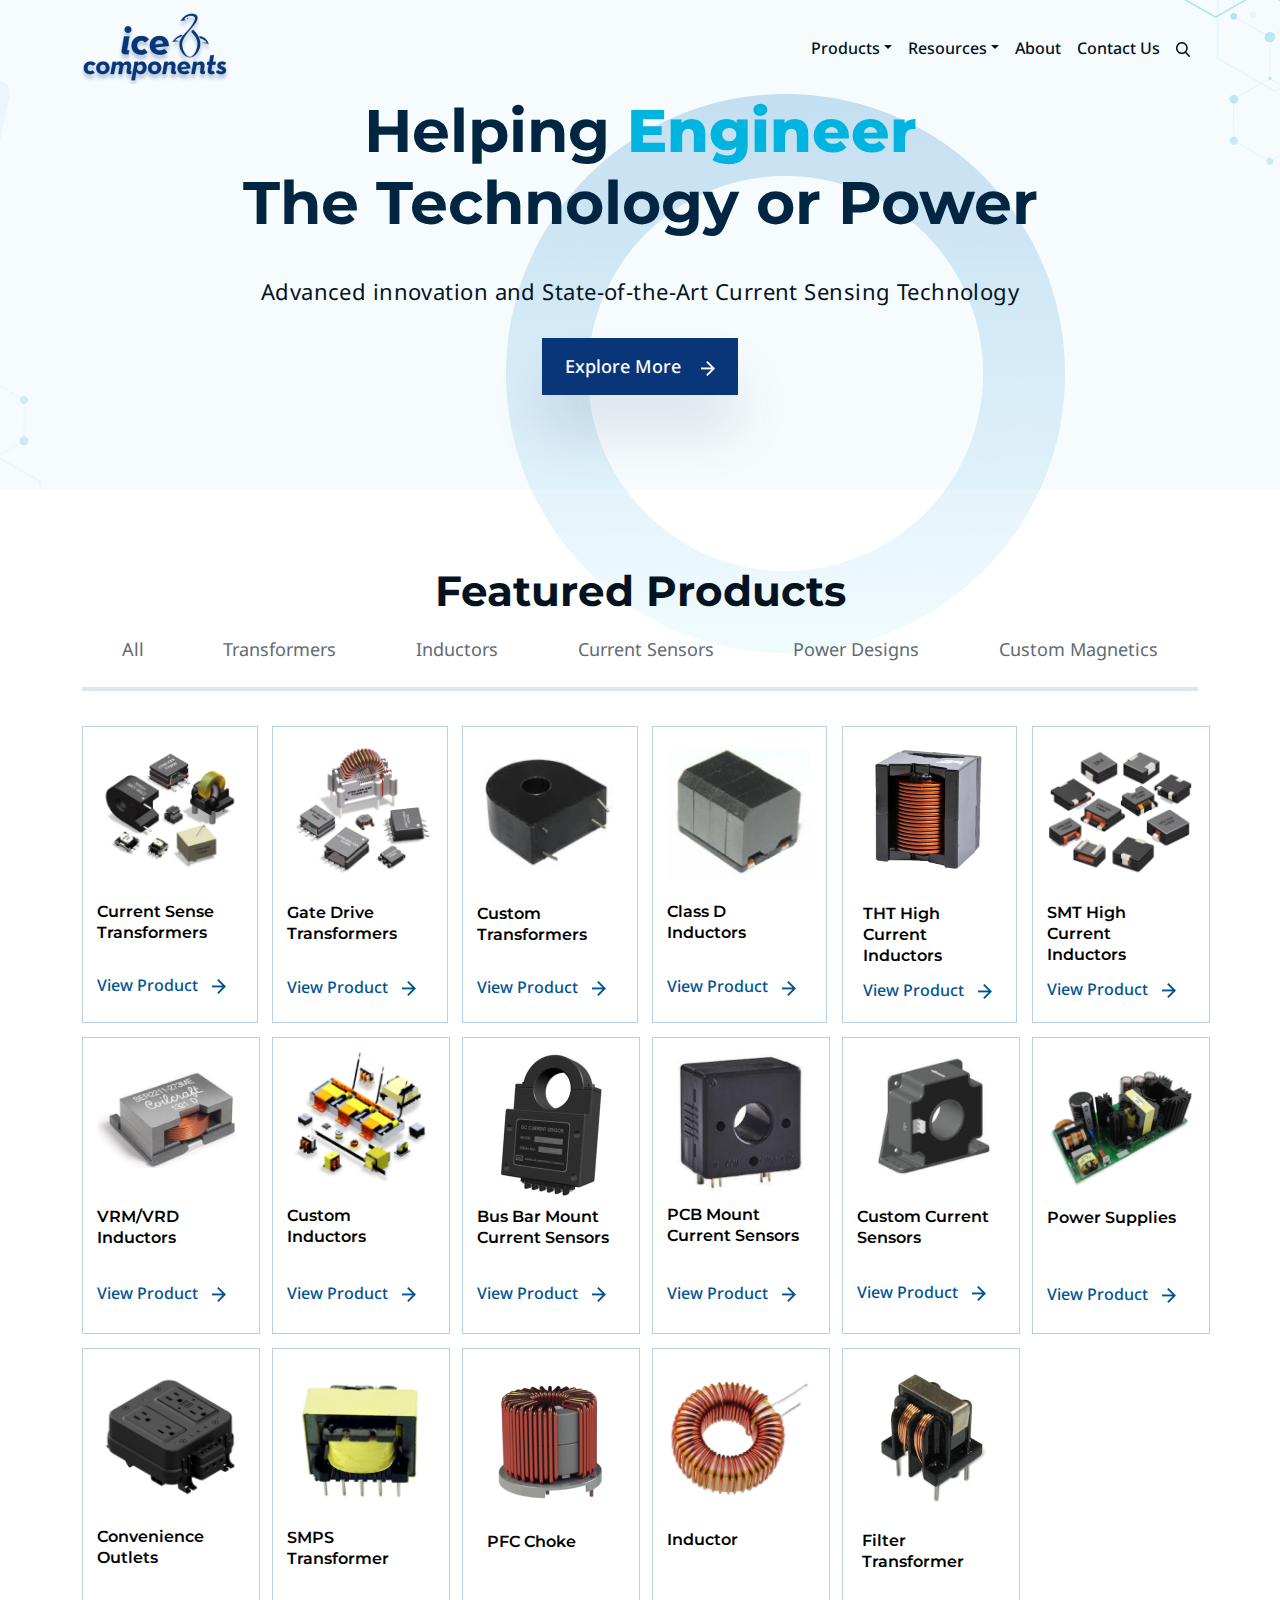
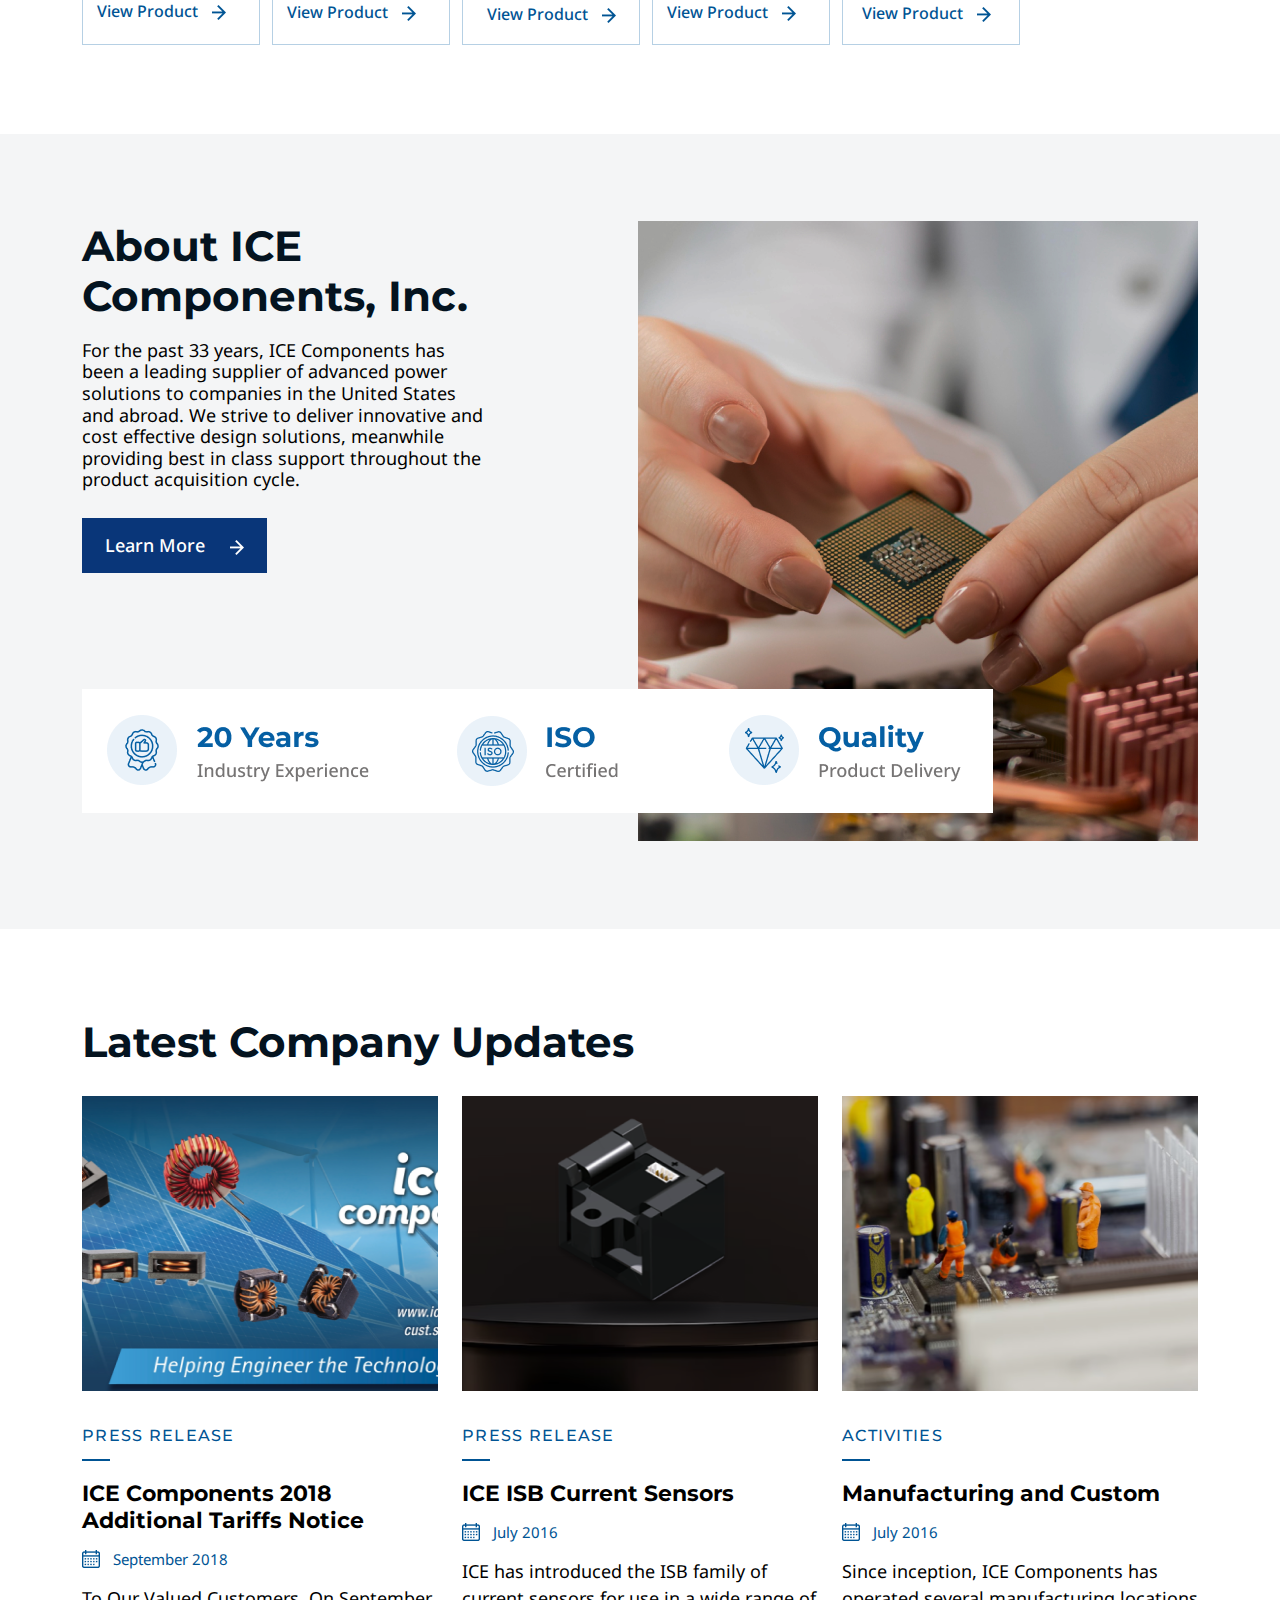
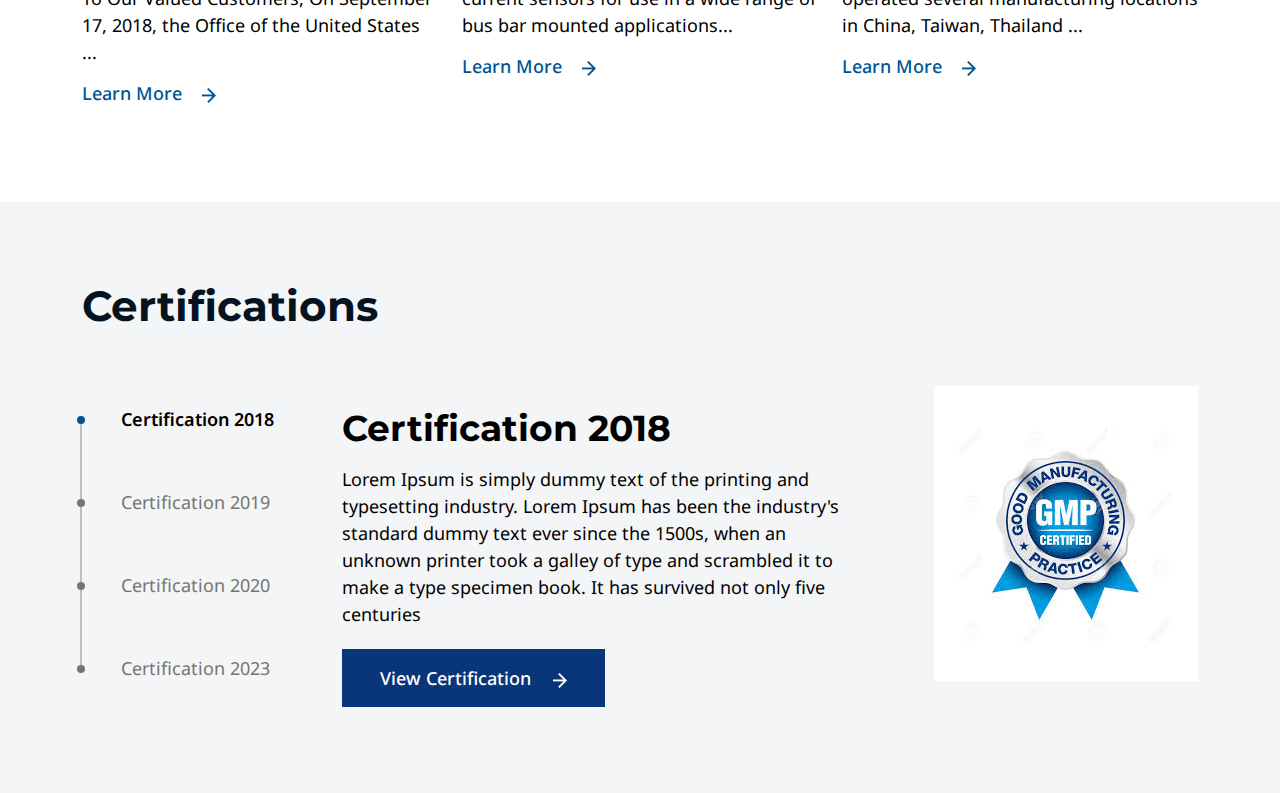
==== commit 669ffc6c: "add new section" ====
--- a/index.html
+++ b/index.html
@@ -547,6 +547,35 @@
       </div>
     </section>
 
+
+    <section class="certification">
+      <div class="certification_outer container-xl">
+        <div class="certification_inner">
+          <h2>Certifications</h2>
+          <div class="certification_inner_inner">
+            <div class="certification_inner_inner_left">
+              <ul>
+                <li>Certification 2018</li>
+                <li>Certification 2019</li>
+                <li>Certification 2020</li>
+                <li>Certification 2023</li>
+              </ul>
+            </div>
+            <div class="certification_inner_inner_middle">
+              <h3>Certification 2018</h3>
+              <p>Lorem Ipsum is simply dummy text of the printing and typesetting industry. Lorem Ipsum has been the industry's standard dummy text ever since the 1500s, when an unknown printer took a galley of type and scrambled it to make a type specimen book. It has survived not only five centuries</p>
+              <a href="#">View Certification <span><img src="images/right_arrow_vector.png" alt="this is a arrow image"></span></a>
+            </div>
+            <div class="certification_inner_inner_right">
+              <figure>
+                <img src="images/gmp_img.png" alt="this is a image">
+              </figure>
+            </div>
+          </div>
+        </div>
+      </div>
+    </section>
+
   </body>
   <script
     src="https://cdn.jsdelivr.net/npm/bootstrap@5.3.3/dist/js/bootstrap.bundle.min.js"
--- a/style.css
+++ b/style.css
@@ -1092,4 +1092,109 @@
 
 .latest_company .latest_company_inner .card_section{
     padding-bottom: 95px;
+}
+
+
+
+
+
+
+.certification {
+    background-color: #F4F5F6;
+}
+.certification .certification_outer{
+    padding-top: 79px;
+    padding-bottom: 55px;
+}
+.certification .certification_outer .certification_inner h2{
+    font-family: 'Montserrat';
+    font-style: normal;
+    font-weight: 700;
+    font-size: 42px;
+    color: #04131F;
+    margin-bottom: 75px;
+}
+.certification .certification_outer .certification_inner .certification_inner_inner{
+    display: flex;
+    justify-content: space-between;
+}
+.certification .certification_outer .certification_inner .certification_inner_inner .certification_inner_inner_left ul{
+    position: relative;
+}
+.certification .certification_outer .certification_inner .certification_inner_inner .certification_inner_inner_left ul::before{
+    height: 2px;
+    width: 256px;
+    rotate: 90deg;
+    content: "";
+    position: absolute;
+    top: 138px;
+    left: -129px;
+    background-color: #BFBFC1;
+}
+.certification .certification_outer .certification_inner .certification_inner_inner .certification_inner_inner_left ul li:first-child{
+    font-family: 'Noto Sans';
+    font-style: normal;
+    font-weight: 600;
+    font-size: 18px;
+    color: #000000;
+    margin-bottom: 56px;
+    &::before{
+        background-color: #005494;
+    }
+}
+.certification .certification_outer .certification_inner .certification_inner_inner .certification_inner_inner_left ul li{
+    font-family: 'Noto Sans';
+    font-style: normal;
+    font-weight: 400;
+    font-size: 18px;
+    color: #767474;
+    margin-bottom: 56px;
+    position: relative;
+    margin-left: 39px;
+    &::before{
+        content: "";
+        top: 10px;
+        left: -44px;
+        position: absolute;
+        width: 8px;
+        height: 8px;
+        background-color: #767474;
+        border-radius: 50%;
+    }
+}
+
+
+
+.certification .certification_outer .certification_inner .certification_inner_inner .certification_inner_inner_middle h3{
+    font-family: 'Montserrat';
+    font-style: normal;
+    font-weight: 700;
+    font-size: 36px;
+    line-height: 44px;
+    color: #000000;
+    margin-bottom: 16px;
+}
+.certification .certification_outer .certification_inner .certification_inner_inner .certification_inner_inner_middle p{
+    font-family: 'Noto Sans';
+    font-style: normal;
+    font-weight: 400;
+    font-size: 18px;
+    color: #000000;
+    max-width: 525px;
+    margin-bottom: 37px;
+}
+.certification .certification_outer .certification_inner .certification_inner_inner .certification_inner_inner_middle a{
+    background: #093679;
+    padding: 17px 38px;
+    font-family: 'Noto Sans';
+    font-style: normal;
+    font-weight: 500;
+    font-size: 18px;
+    color: #FFFFFF;
+}
+.certification .certification_outer .certification_inner .certification_inner_inner .certification_inner_inner_middle a span{
+    margin-left: 17px;
+}
+.certification .certification_outer .certification_inner .certification_inner_inner_right figure img{
+    margin-top: -20px;
 }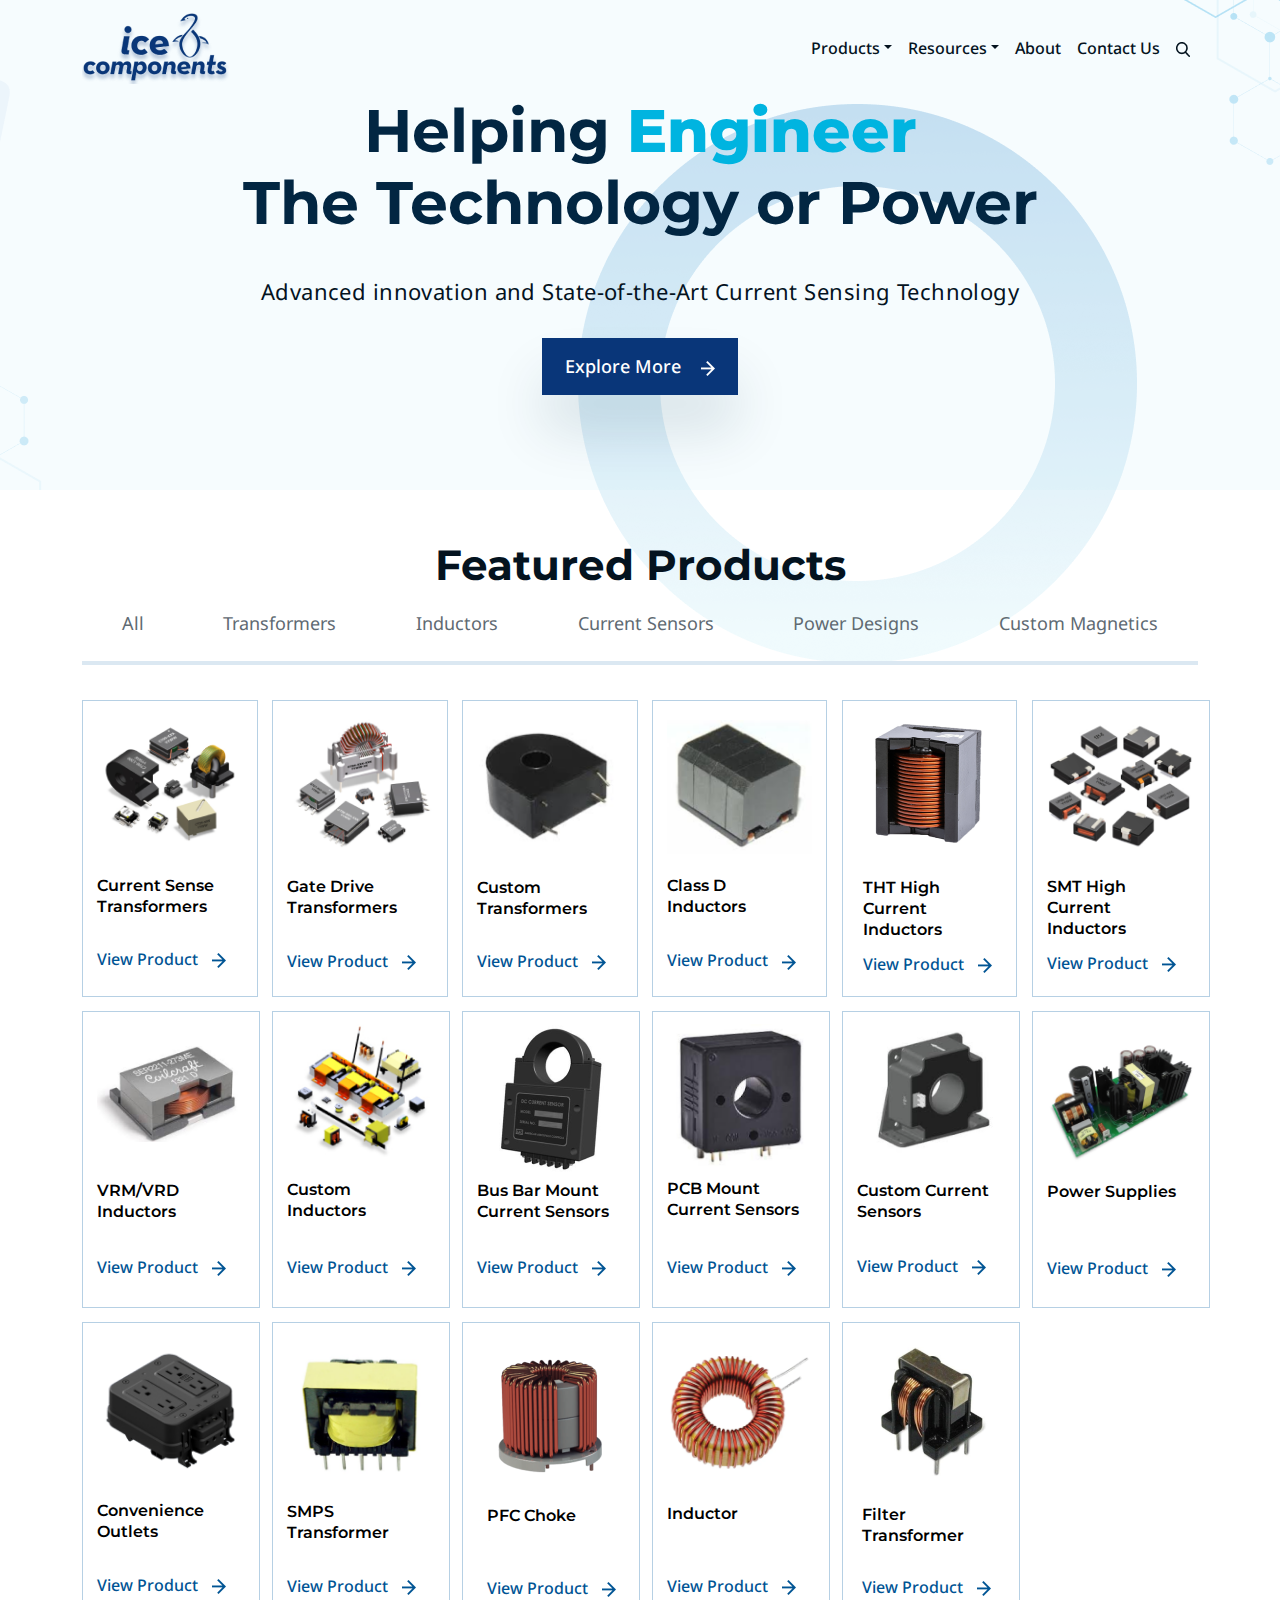
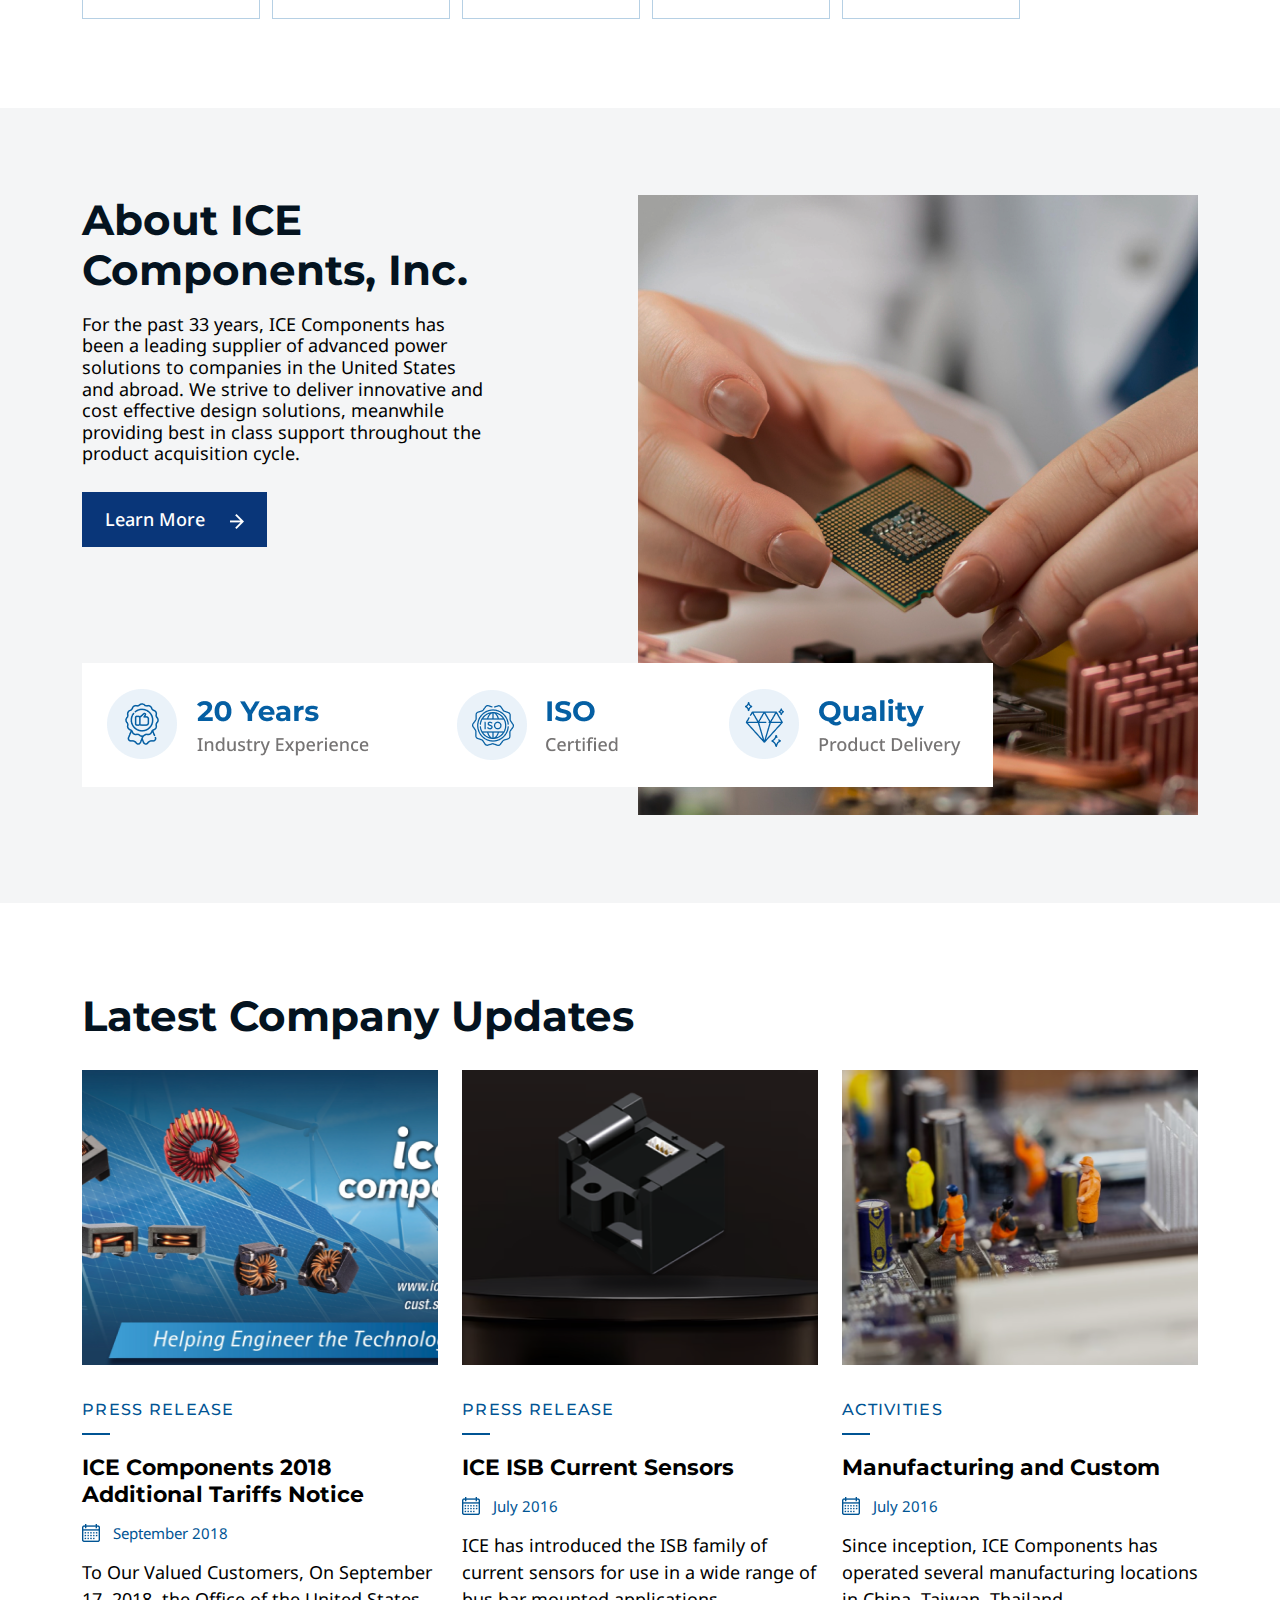
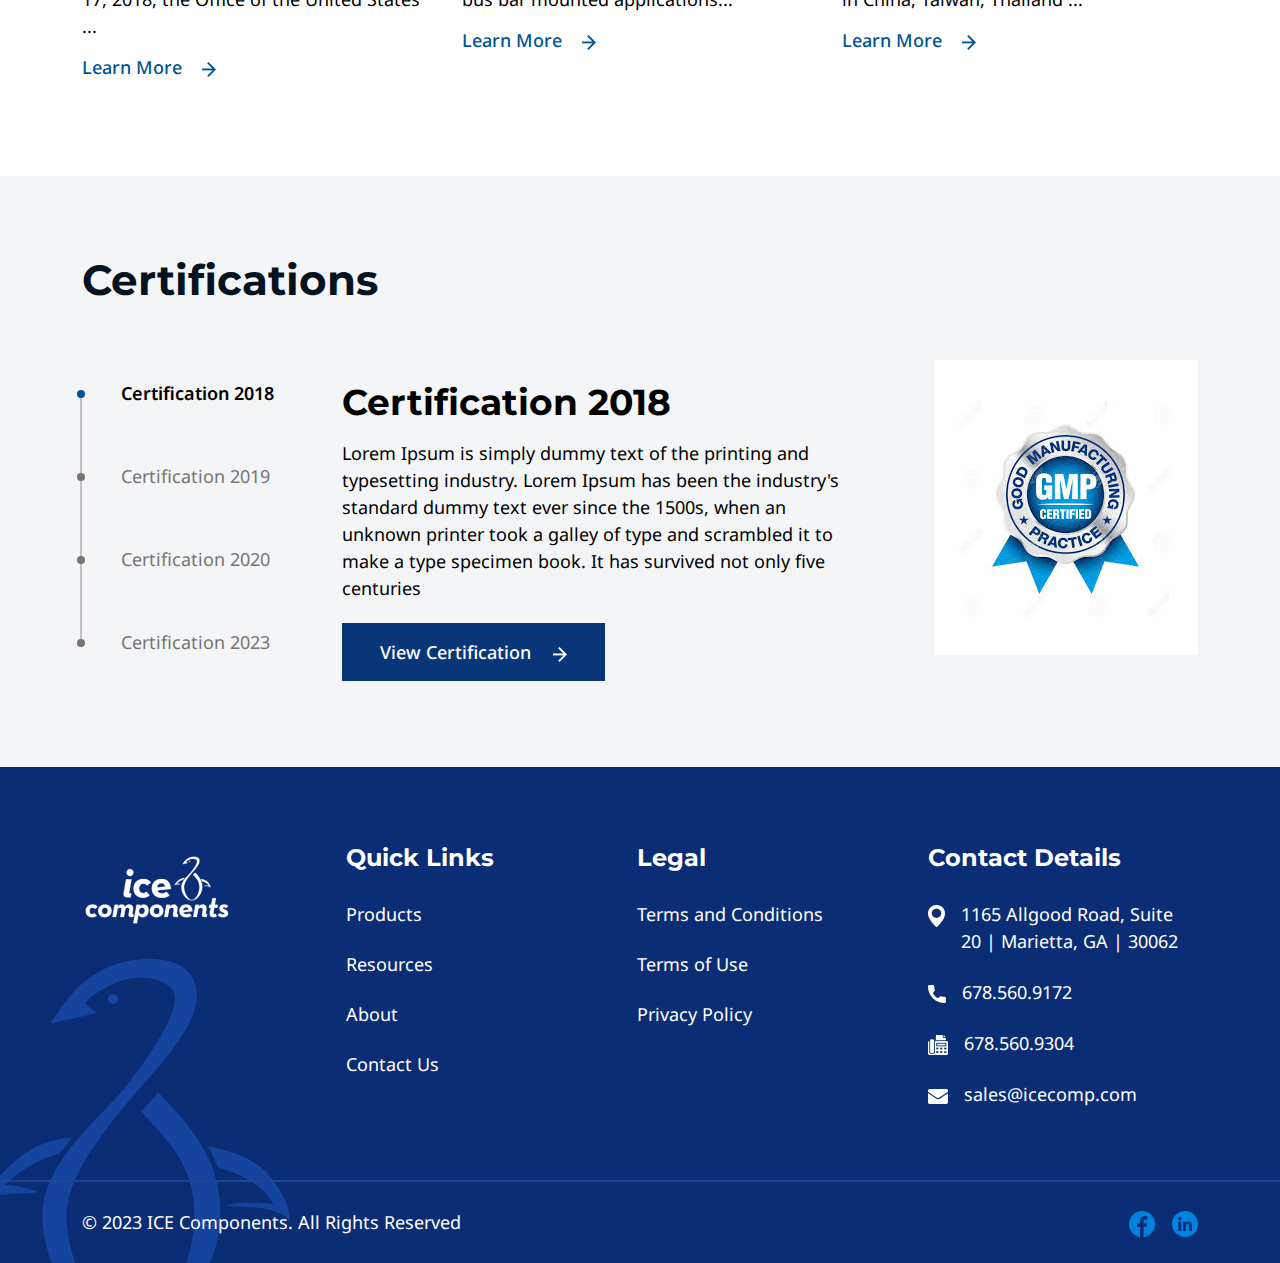
==== commit 88d8ca1c: "home page design compleate" ====
--- a/index.html
+++ b/index.html
@@ -576,6 +576,75 @@
       </div>
     </section>
 
+
+    <footer>
+      <div class="footer_outer container-xl">
+        <div class="footer_inner">
+            <div class="footer_inner_left">
+             <a href="#">
+              <figure>
+                <img src="images/ice_logo_img_2.png" alt="this is logo image">
+              </figure>
+             </a>
+            </div>
+            <div class="footer_innner_right">
+              <div class="footer_inner_right_inner">
+                <div class="row">
+                  <div class="col">
+                    <h3>
+                      Quick Links
+                    </h3>
+                    <ul class="quick_links">
+                      <li><a href="#">Products</a></li>
+                      <li><a href="#">Resources</a></li>
+                      <li><a href="#">About</a></li>
+                      <li><a href="#">Contact Us</a></li>
+                    </ul>
+                  </div>
+                  <div class="col">
+                    <h3>Legal</h3>
+                    <ul class="leagal">
+                      <li><a href="#">Terms and Conditions</a></li>
+                      <li><a href="#">Terms of Use</a></li>
+                      <li><a href="#">Privacy Policy</a></li>
+                    </ul>
+                  </div>
+                  <div class="col">
+                    <h3>Contact Details</h3>
+                    <ul class="contact">
+                      <li><a href="#"><span><img class="location" src="images/location_vector.png" alt=""></span>1165 Allgood Road, Suite 20 | Marietta, GA | 30062</a></li>
+                      <li><a href="#"><span><img src="images/call_vector.png" alt="this is a image"></span>678.560.9172</a></li>
+                      <li><a href="#"><span><img src="images/office_vector.png" alt="this is a image"></span>678.560.9304</a></li>
+                      <li><a href="#"><span><img src="images/mail_icon.png" alt="this is a image"></span>sales@icecomp.com</a></li>
+                    </ul>
+                  </div>
+                </div>
+              </div>
+            </div>
+        </div>
+        </div>
+
+        <div class="footer_bottom">
+          <div class="footer_bottom_outer container-xl">
+            <div class="footer_bottom_inner">
+              <a href="#">© 2023 ICE Components. All Rights Reserved</a>
+              <ul>
+                <li><a href="#"><span><img src="images/fb_icon.png" alt="this is a icon"></span></a></li>
+                <li><a href="#"><span><img src="images/linkdin_icon.png" alt="this is a icon"></span></a></li>
+              </ul>
+            </div>
+            <div class="footer_bg_image">
+              <div class="footer_bg_img_inner">
+                <figure>
+                  <img src="images/pengu_img.png" alt="this is a image">
+                </figure>
+              </div>
+            </div>
+        </div>
+        </div>
+  
+    </footer>
+
   </body>
   <script
     src="https://cdn.jsdelivr.net/npm/bootstrap@5.3.3/dist/js/bootstrap.bundle.min.js"
--- a/style.css
+++ b/style.css
@@ -106,9 +106,11 @@
 }
 .featured .round_vector{
     position: absolute;
-    top: -396px;
-    right: 133px;
+    top: -386px;
+    right: 61px;
     z-index: -1;
+    width: 559px;
+    height: 559px;
 }
 .featured_outer_inner h2{
     font-family: 'Montserrat';
@@ -118,7 +120,7 @@
     line-height: 51px;
     color: #04131F;
     text-align: center;
-    padding-top: 76px;
+    padding-top: 50px;
     margin-bottom: 20px;
 }
 .featured_outer_inner ul li a{
@@ -1093,9 +1095,6 @@
 .latest_company .latest_company_inner .card_section{
     padding-bottom: 95px;
 }
-
-
-
 
 
 
@@ -1197,4 +1196,89 @@
 }
 .certification .certification_outer .certification_inner .certification_inner_inner_right figure img{
     margin-top: -20px;
-}+}
+
+
+
+footer{
+    background-color: #0B2D75;
+    position: relative;
+    z-index: -5;
+}
+footer .footer_outer .footer_inner{
+    display: flex;
+    padding-top: 77px;
+}
+footer .footer_outer .footer_inner .footer_inner_left a figure img{
+    margin-left: -17px;
+    max-width: 184px;
+}
+footer .footer_outer .footer_inner .footer_inner_left{
+    margin-right: 97px;
+}
+footer .footer_outer .footer_inner .footer_inner_right_inner .row .col h3{
+    font-family: 'Montserrat';
+    font-style: normal;
+    font-weight: 700;
+    font-size: 24px;
+    color: #FFFFFF;
+    margin-bottom: 28px;
+}
+footer .footer_outer .footer_inner .footer_inner_right_inner .row .col a{
+    font-family: 'Noto Sans';
+    font-style: normal;
+    font-weight: 400;
+    font-size: 18px;
+    color: #FFFFFF;
+    display: flex;
+}
+footer .footer_outer .footer_inner .footer_inner_right_inner .row .col a span{
+    margin-right: 16px;
+    display: inline-block;
+}
+footer .footer_outer .footer_inner .footer_inner_right_inner .row .col .location{
+    max-width: 17px;
+    height: 22px;
+}
+footer .footer_outer .footer_inner .footer_inner_right_inner .row .col .quick_links li{
+   margin-bottom: 23px;
+}
+footer .footer_outer .footer_inner .footer_inner_right_inner .row .col .leagal li{
+    margin-bottom: 23px;
+}
+footer .footer_outer .footer_inner .footer_inner_right_inner .row .col .contact li{
+    margin-bottom: 24px;
+}
+footer .footer_bottom{
+    border-top: 2px solid #204592;
+    margin-top: 48px;
+}
+footer .footer_bottom_inner{
+    display: flex;
+    align-items: center;
+    justify-content: space-between;
+    height: 81px;
+}
+footer .footer_bottom_inner a{
+    font-family: 'Noto Sans';
+    font-style: normal;
+    font-weight: 400;
+    font-size: 18px;
+    color: #FFFFFF;
+}
+footer .footer_bottom_inner ul{
+    display: flex;
+    align-items: center;
+}
+footer .footer_bottom_inner ul li:last-child{
+    margin-left: 17px;
+}
+footer .footer_bg_image{
+    position: relative;
+}
+footer .footer_bg_image .footer_bg_img_inner{
+    position: absolute;
+    bottom: 0;
+    left: -99px;
+    z-index: -1;
+}
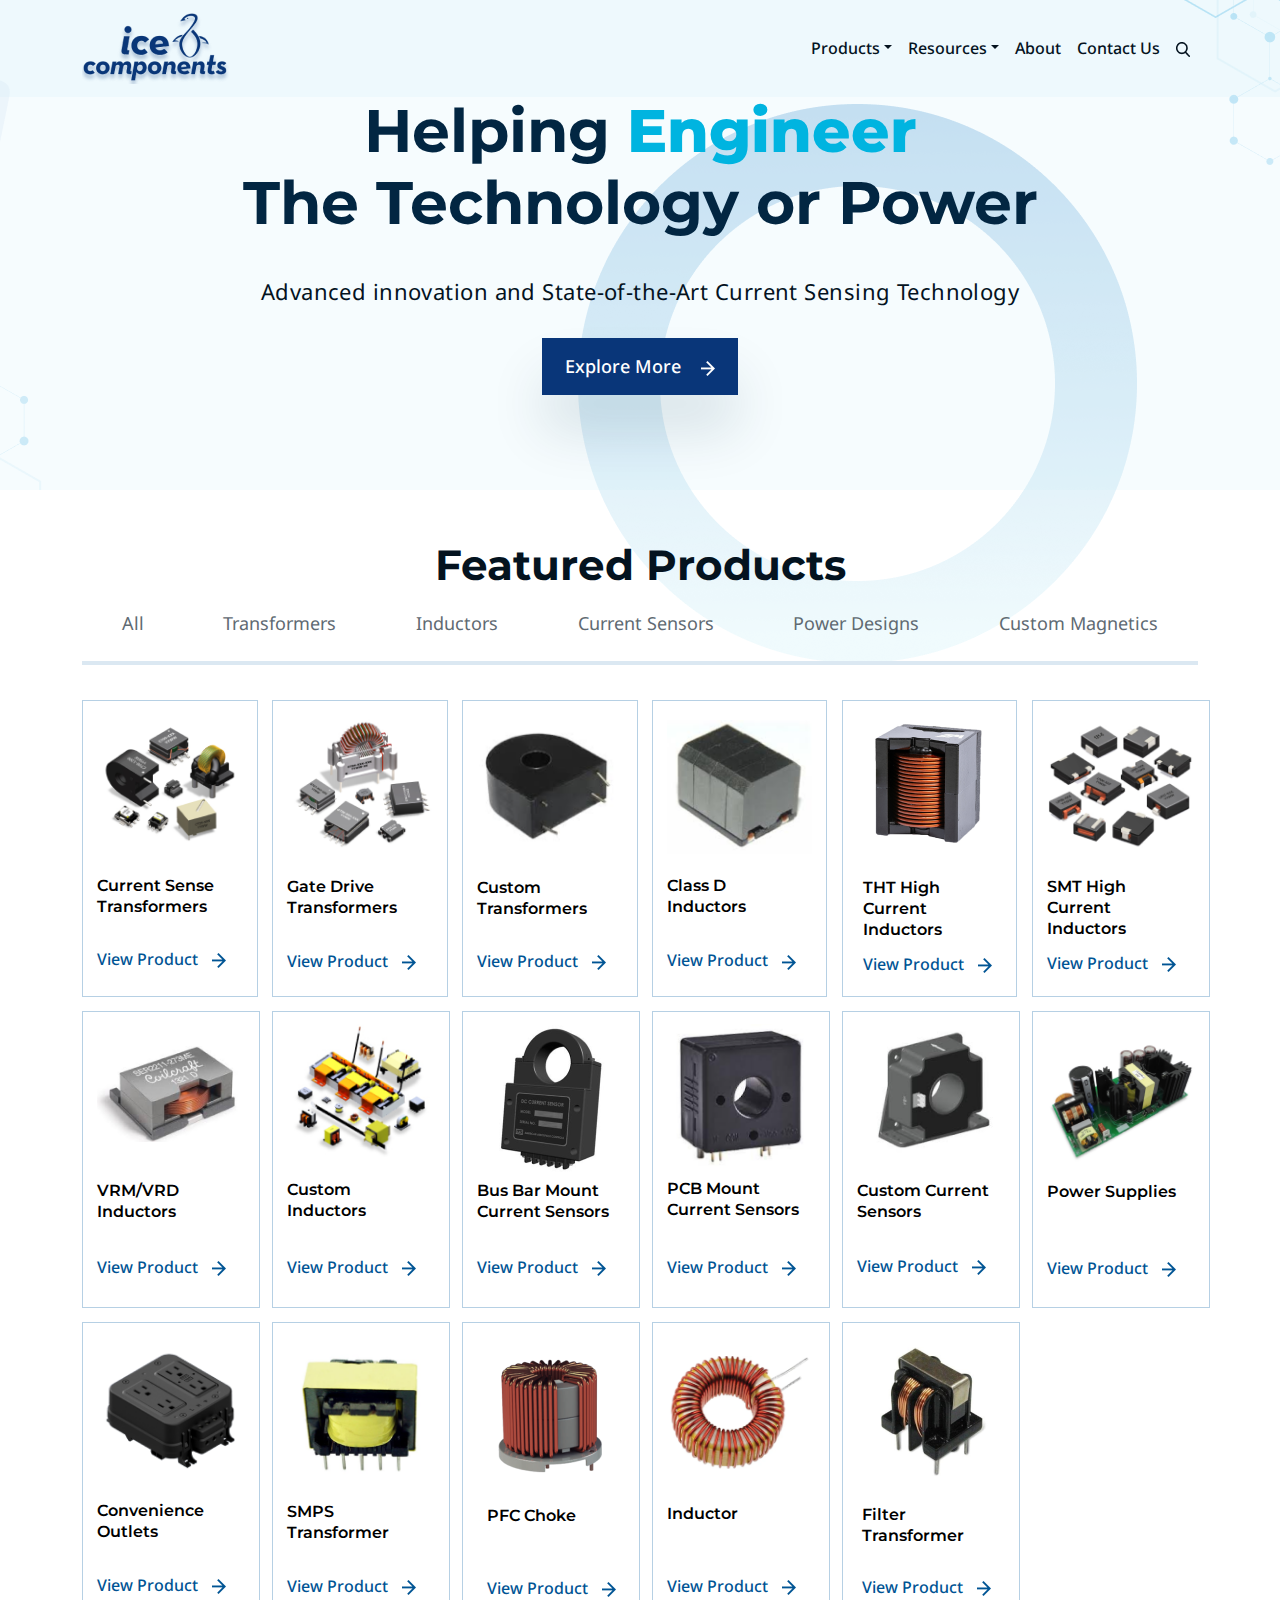
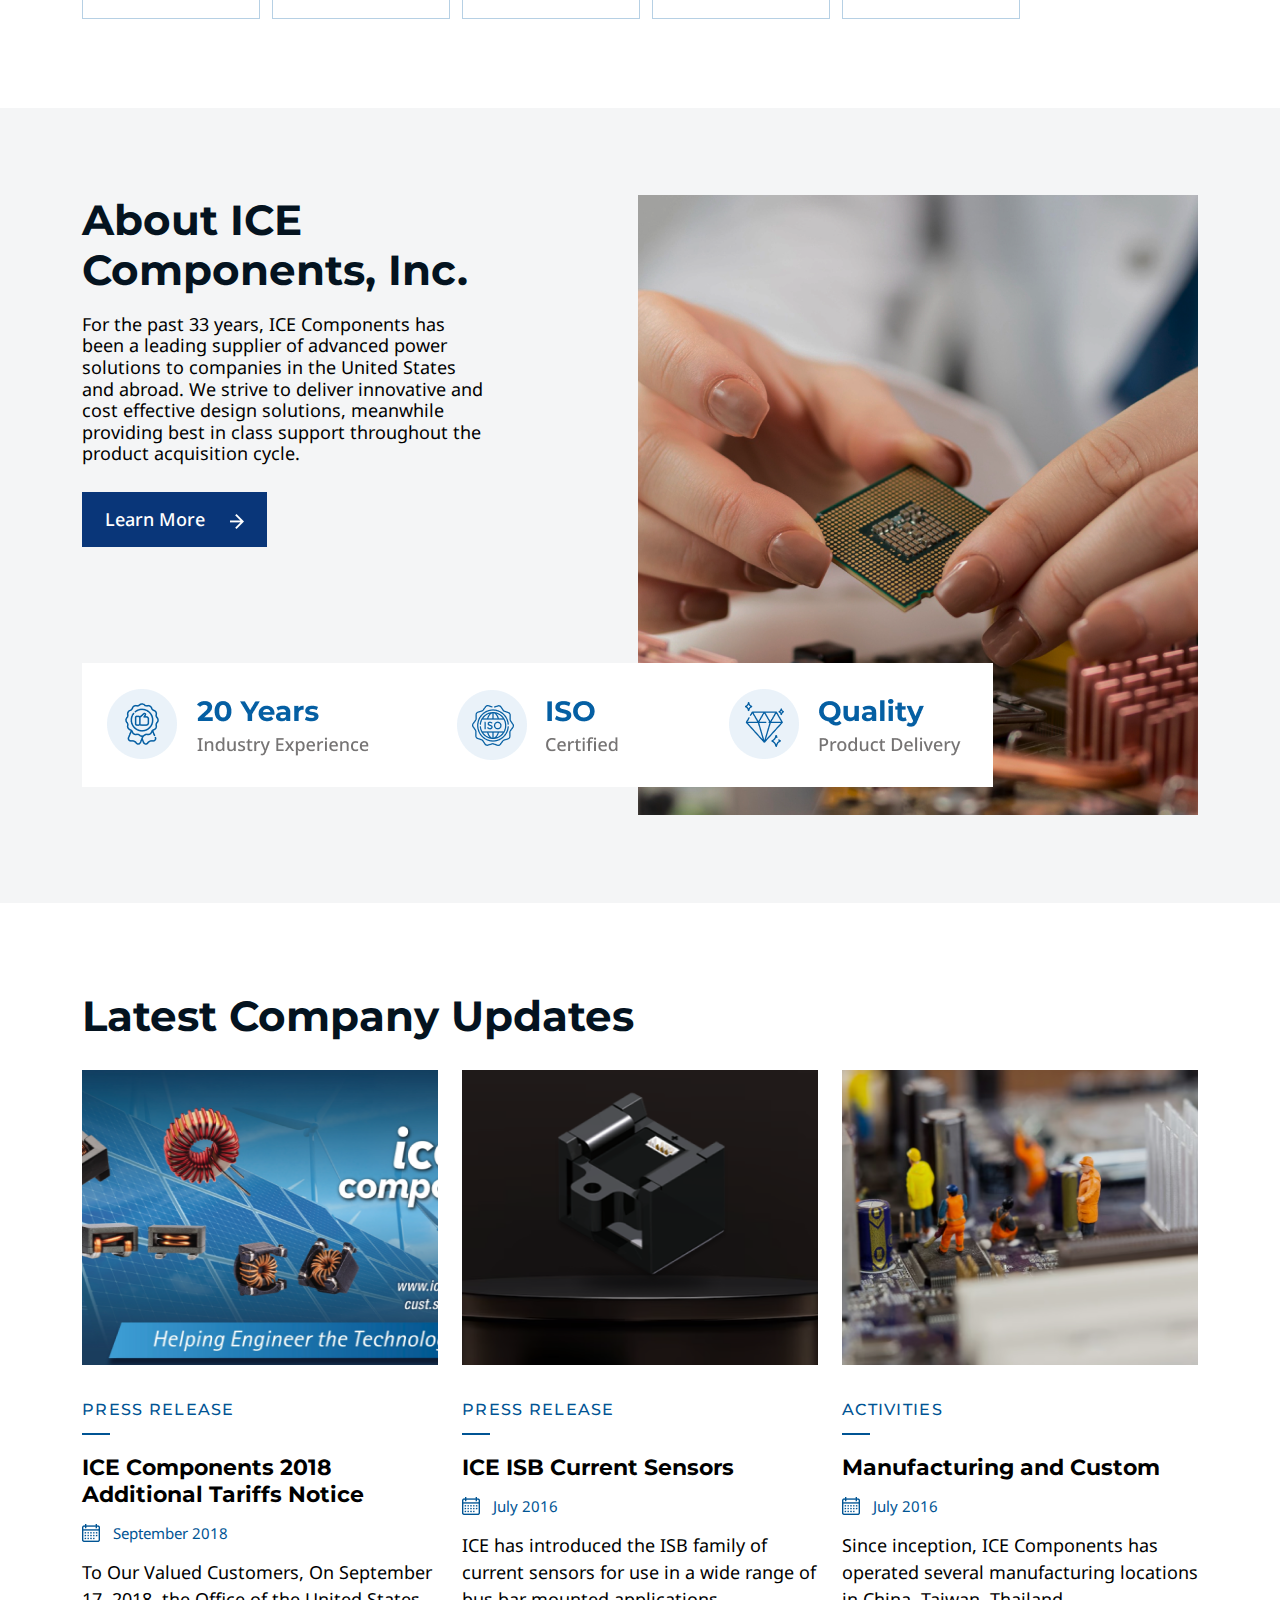
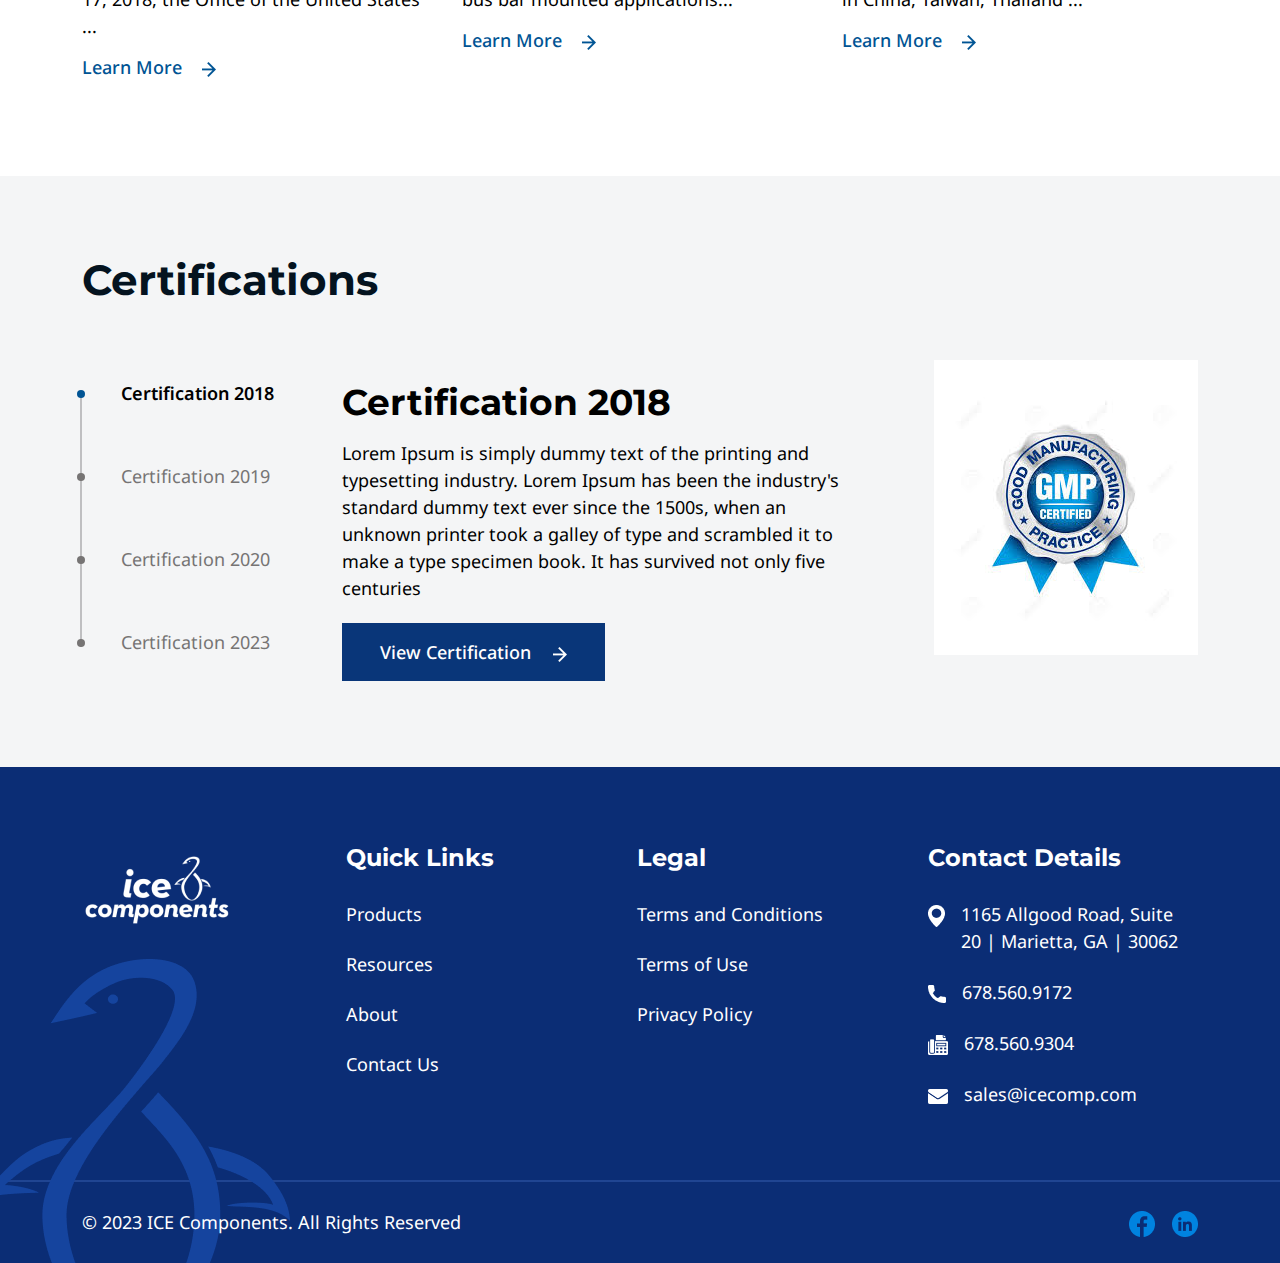
==== commit ef8fc283: "compleate the home page with resposive" ====
--- a/index.html
+++ b/index.html
@@ -14,7 +14,7 @@
   </head>
   <body>
     <header>
-      <nav class="navbar navbar-expand-lg bg-body-tertiary nav_outer">
+      <nav class="navbar navbar-expand-lg nav_outer">
         <div class="container-xl">
           <a class="navbar-brand" href="#">
             <span>
@@ -164,7 +164,7 @@
                 <div class="card_section_inner">
                     <div class="card_section_inner_inner">
                         <div class="row">
-                          <div class="col-2">
+                          <div class="col-xl-2 col-lg-3 col-md-4 col-sm-6">
                             <div class="card_1_outer">
                                 <div class="card_1_inner">
                                   <a href="#">    
@@ -178,7 +178,7 @@
                                 </div>
                             </div>
                           </div>
-                          <div class="col-2">
+                          <div class="col-xl-2 col-lg-3 col-md-4 col-sm-6">
                             <div class="card_2_outer">
                                 <div class="card_2_inner">
                                   <a href="#">
@@ -194,7 +194,7 @@
                                 </div>
                             </div>
                           </div>
-                          <div class="col-2">
+                          <div class="col-xl-2 col-lg-3 col-md-4 col-sm-6">
                             <div class="card_3_outer">
                                 <div class="card_3_inner">
                                   <a href="#">
@@ -210,7 +210,7 @@
                                 </div>
                             </div>
                           </div>
-                          <div class="col-2">
+                          <div class="col-xl-2 col-lg-3 col-md-4 col-sm-6">
                             <div class="card_4_outer">
                                 <div class="card_4_inner">
                                   <a href="#">
@@ -226,7 +226,7 @@
                                 </div>
                             </div>
                           </div>
-                          <div class="col-2">
+                          <div class="col-xl-2 col-lg-3 col-md-4 col-sm-6">
                             <div class="card_5_outer">
                                 <div class="card_5_inner">
                                   <a href="#">
@@ -242,7 +242,7 @@
                                 </div>
                             </div>
                           </div>
-                          <div class="col-2">
+                          <div class="col-xl-2 col-lg-3 col-md-4 col-sm-6">
                             <div class="card_6_outer">
                                 <div class="card_6_inner">
                                   <a href="#">
@@ -258,7 +258,7 @@
                                 </div>
                             </div>
                           </div>
-                          <div class="col-2">
+                          <div class="col-xl-2 col-lg-3 col-md-4 col-sm-6">
                             <div class="card_7_outer">
                                 <div class="card_7_inner">
                                   <a href="#">
@@ -274,7 +274,7 @@
                                 </div>
                             </div>
                           </div>
-                          <div class="col-2">
+                          <div class="col-xl-2 col-lg-3 col-md-4 col-sm-6">
                             <div class="card_8_outer">
                                 <div class="card_8_inner">
                                   <a href="#">
@@ -290,7 +290,7 @@
                                 </div>
                             </div>
                           </div>
-                          <div class="col-2">
+                          <div class="col-xl-2 col-lg-3 col-md-4 col-sm-6">
                             <div class="card_9_outer">
                                 <div class="card_9_inner">
                                   <a href="#">
@@ -306,7 +306,7 @@
                                 </div>
                             </div>
                           </div>
-                          <div class="col-2">
+                          <div class="col-xl-2 col-lg-3 col-md-4 col-sm-6">
                             <div class="card_10_outer">
                                 <div class="card_10_inner">
                                   <a href="#">
@@ -322,7 +322,7 @@
                                 </div>
                             </div>
                           </div>
-                          <div class="col-2">
+                          <div class="col-xl-2 col-lg-3 col-md-4 col-sm-6">
                             <div class="card_11_outer">
                                 <div class="card_11_inner">
                                   <a href="#">
@@ -338,7 +338,7 @@
                                 </div>
                             </div>
                           </div>
-                          <div class="col-2">
+                          <div class="col-xl-2 col-lg-3 col-md-4 col-sm-6">
                             <div class="card_12_outer">
                                 <div class="card_12_inner">
                                   <a href="#">
@@ -354,7 +354,7 @@
                                 </div>
                             </div>
                           </div>
-                          <div class="col-2">
+                          <div class="col-xl-2 col-lg-3 col-md-4 col-sm-6">
                             <div class="card_13_outer">
                                 <div class="card_13_inner">
 
@@ -371,7 +371,7 @@
                                 </div>
                             </div>
                           </div>
-                          <div class="col-2">
+                          <div class="col-xl-2 col-lg-3 col-md-4 col-sm-6">
                             <div class="card_14_outer">
                                 <div class="card_14_inner">
                                   <a href="#">
@@ -387,7 +387,7 @@
                                 </div>
                             </div>
                           </div>
-                          <div class="col-2">
+                          <div class="col-xl-2 col-lg-3 col-md-4 col-sm-6">
                             <div class="card_15_outer">
                                 <div class="card_15_inner">
                                   <a href="#">
@@ -403,7 +403,7 @@
                                 </div>
                             </div>
                           </div>
-                          <div class="col-2">
+                          <div class="col-xl-2 col-lg-3 col-md-4 col-sm-6">
                             <div class="card_16_outer">
                                 <div class="card_16_inner">
                                   <a href="#">
@@ -419,7 +419,7 @@
                                 </div>
                             </div>
                           </div>
-                          <div class="col-2">
+                          <div class="col-xl-2 col-lg-3 col-md-4 col-sm-6">
                             <div class="card_17_outer">
                                 <div class="card_17_inner">
                                   <a href="#">
@@ -479,7 +479,7 @@
             <div class="card_sectio_outer">
               <div class="card_section_inner">
                 <div class="row">
-                  <div class="col">
+                  <div class="col-lg-4 col-md-6 col-sm-6">
                     <div class="card_1">
                       <div class="card_1_outer">
                         <div class="card_1_inner">
@@ -499,7 +499,7 @@
                       </div>
                     </div>
                   </div>
-                  <div class="col">
+                  <div class="col-lg-4 col-md-6 col-sm-6">
                     <div class="card_2">
                       <div class="card_2_outer">
                         <div class="card_2_inner">
@@ -519,7 +519,7 @@
                       </div>
                     </div>
                   </div>
-                  <div class="col">
+                  <div class="col-lg-4 col-md-6">
                     <div class="card_3">
                       <div class="card_3_outer">
                         <div class="card_3_inner">
@@ -590,7 +590,7 @@
             <div class="footer_innner_right">
               <div class="footer_inner_right_inner">
                 <div class="row">
-                  <div class="col">
+                  <div class="col-lg-4 col-sm-12">
                     <h3>
                       Quick Links
                     </h3>
@@ -601,7 +601,7 @@
                       <li><a href="#">Contact Us</a></li>
                     </ul>
                   </div>
-                  <div class="col">
+                  <div class="col-lg-4">
                     <h3>Legal</h3>
                     <ul class="leagal">
                       <li><a href="#">Terms and Conditions</a></li>
@@ -609,7 +609,7 @@
                       <li><a href="#">Privacy Policy</a></li>
                     </ul>
                   </div>
-                  <div class="col">
+                  <div class="col-xl-4 col-lg-6">
                     <h3>Contact Details</h3>
                     <ul class="contact">
                       <li><a href="#"><span><img class="location" src="images/location_vector.png" alt=""></span>1165 Allgood Road, Suite 20 | Marietta, GA | 30062</a></li>
--- a/style.css
+++ b/style.css
@@ -24,9 +24,10 @@
 }
 .container-xl{
     max-width: 1140px;
-}
-.bg-body-tertiary{
-    background-color: rgba(255, 0, 0, 0) !important;
+    /* overflow-y: hidden; */
+}
+header .navbar{
+    background-color: #c7eff82a;
 }
 .navbar-collapse{
     justify-content: end;
@@ -145,8 +146,8 @@
 
 .card_section_inner .card_section_inner_inner .card_1_outer{
     box-sizing: border-box;
-    width: 176px;
-    height: 297px;
+    min-width: 176px;
+    min-height: 297px;
     background: #FFFFFF;
     border: 1px solid #B6D0E4;
     display: flex;
@@ -185,8 +186,8 @@
 
 .card_section_inner .card_section_inner_inner .card_2_outer{
     box-sizing: border-box;
-    width: 176px;
-    height: 297px;
+    min-width: 176px;
+    min-height: 297px;
     background: #FFFFFF;
     border: 1px solid #B6D0E4;
     display: flex;
@@ -225,8 +226,8 @@
 
 .card_section_inner .card_section_inner_inner .card_3_outer{
     box-sizing: border-box;
-    width: 176px;
-    height: 297px;
+    min-width: 176px;
+    min-height: 297px;
     background: #FFFFFF;
     border: 1px solid #B6D0E4;
     display: flex;
@@ -264,8 +265,8 @@
 
 .card_section_inner .card_section_inner_inner .card_4_outer{
     box-sizing: border-box;
-    width: 175px;
-    height: 297px;
+    min-width: 175px;
+    min-height: 297px;
     background: #FFFFFF;
     border: 1px solid #B6D0E4;
     display: flex;
@@ -304,8 +305,8 @@
 
 .card_section_inner .card_section_inner_inner .card_5_outer{
     box-sizing: border-box;
-    width: 175px;
-    height: 297px;
+    min-width: 175px;
+    min-height: 297px;
     background: #FFFFFF;
     border: 1px solid #B6D0E4;
     display: flex;
@@ -342,8 +343,8 @@
 
 .card_section_inner .card_section_inner_inner .card_6_outer{
     box-sizing: border-box;
-    width: 178px;
-    height: 297px;
+    min-width: 178px;
+    min-height: 297px;
     background: #FFFFFF;
     border: 1px solid #B6D0E4;
     display: flex;
@@ -382,8 +383,8 @@
 
 .card_section_inner .card_section_inner_inner .card_7_outer{
     box-sizing: border-box;
-    width: 178px;
-    height: 297px;
+    min-width: 178px;
+    min-height: 297px;
     background: #FFFFFF;
     border: 1px solid #B6D0E4;
     display: flex;
@@ -421,8 +422,8 @@
 
 .card_section_inner .card_section_inner_inner .card_8_outer{
     box-sizing: border-box;
-    width: 178px;
-    height: 297px;
+    min-width: 178px;
+    min-height: 297px;
     background: #FFFFFF;
     border: 1px solid #B6D0E4;
     display: flex;
@@ -460,8 +461,8 @@
 
 .card_section_inner .card_section_inner_inner .card_9_outer{
     box-sizing: border-box;
-    width: 178px;
-    height: 297px;
+    min-width: 178px;
+    min-height: 297px;
     background: #FFFFFF;
     border: 1px solid #B6D0E4;
     display: flex;
@@ -504,8 +505,8 @@
 
 .card_section_inner .card_section_inner_inner .card_10_outer{
     box-sizing: border-box;
-    width: 178px;
-    height: 297px;
+    min-width: 178px;
+    min-height: 297px;
     background: #FFFFFF;
     border: 1px solid #B6D0E4;
     display: flex;
@@ -544,8 +545,8 @@
 
 .card_section_inner .card_section_inner_inner .card_11_outer{
     box-sizing: border-box;
-    width: 178px;
-    height: 297px;
+    min-width: 178px;
+    min-height: 297px;
     background: #FFFFFF;
     border: 1px solid #B6D0E4;
     display: flex;
@@ -583,8 +584,8 @@
 
 .card_section_inner .card_section_inner_inner .card_12_outer{
     box-sizing: border-box;
-    width: 178px;
-    height: 297px;
+    min-width: 178px;
+    min-height: 297px;
     background: #FFFFFF;
     border: 1px solid #B6D0E4;
     display: flex;
@@ -622,8 +623,8 @@
 
 .card_section_inner .card_section_inner_inner .card_13_outer{
     box-sizing: border-box;
-    width: 178px;
-    height: 297px;
+    min-width: 178px;
+    min-height: 297px;
     background: #FFFFFF;
     border: 1px solid #B6D0E4;
     display: flex;
@@ -660,8 +661,8 @@
 
 .card_section_inner .card_section_inner_inner .card_14_outer{
     box-sizing: border-box;
-    width: 178px;
-    height: 297px;
+    min-width: 178px;
+    min-height: 297px;
     background: #FFFFFF;
     border: 1px solid #B6D0E4;
     display: flex;
@@ -699,8 +700,8 @@
 
 .card_section_inner .card_section_inner_inner .card_15_outer{
     box-sizing: border-box;
-    width: 178px;
-    height: 297px;
+    min-width: 178px;
+    min-height: 297px;
     background: #FFFFFF;
     border: 1px solid #B6D0E4;
     display: flex;
@@ -738,8 +739,8 @@
 
 .card_section_inner .card_section_inner_inner .card_16_outer{
     box-sizing: border-box;
-    width: 178px;
-    height: 297px;
+    min-width: 178px;
+    min-height: 297px;
     background: #FFFFFF;
     border: 1px solid #B6D0E4;
     display: flex;
@@ -777,8 +778,8 @@
 
 .card_section_inner .card_section_inner_inner .card_17_outer{
     box-sizing: border-box;
-    width: 178px;
-    height: 297px;
+    min-width: 178px;
+    min-height: 297px;
     background: #FFFFFF;
     border: 1px solid #B6D0E4;
     display: flex;
@@ -1203,7 +1204,6 @@
 footer{
     background-color: #0B2D75;
     position: relative;
-    z-index: -5;
 }
 footer .footer_outer .footer_inner{
     display: flex;
@@ -1216,7 +1216,7 @@
 footer .footer_outer .footer_inner .footer_inner_left{
     margin-right: 97px;
 }
-footer .footer_outer .footer_inner .footer_inner_right_inner .row .col h3{
+footer .footer_outer .footer_inner .footer_inner_right_inner h3{
     font-family: 'Montserrat';
     font-style: normal;
     font-weight: 700;
@@ -1224,7 +1224,7 @@
     color: #FFFFFF;
     margin-bottom: 28px;
 }
-footer .footer_outer .footer_inner .footer_inner_right_inner .row .col a{
+footer .footer_outer .footer_inner .footer_inner_right_inner a{
     font-family: 'Noto Sans';
     font-style: normal;
     font-weight: 400;
@@ -1232,21 +1232,21 @@
     color: #FFFFFF;
     display: flex;
 }
-footer .footer_outer .footer_inner .footer_inner_right_inner .row .col a span{
+footer .footer_outer .footer_inner .footer_inner_right_inner a span{
     margin-right: 16px;
     display: inline-block;
 }
-footer .footer_outer .footer_inner .footer_inner_right_inner .row .col .location{
+footer .footer_outer .footer_inner .footer_inner_right_inner .location{
     max-width: 17px;
     height: 22px;
 }
-footer .footer_outer .footer_inner .footer_inner_right_inner .row .col .quick_links li{
+footer .footer_outer .footer_inner .footer_inner_right_inner .quick_links li{
    margin-bottom: 23px;
 }
-footer .footer_outer .footer_inner .footer_inner_right_inner .row .col .leagal li{
+footer .footer_outer .footer_inner .footer_inner_right_inner .leagal li{
     margin-bottom: 23px;
 }
-footer .footer_outer .footer_inner .footer_inner_right_inner .row .col .contact li{
+footer .footer_outer .footer_inner .footer_inner_right_inner .contact li{
     margin-bottom: 24px;
 }
 footer .footer_bottom{
@@ -1280,5 +1280,431 @@
     position: absolute;
     bottom: 0;
     left: -99px;
-    z-index: -1;
-}
+    z-index: 1;
+}
+footer .footer_bottom_inner a{
+    position: relative;
+    z-index: 2;
+}
+
+
+
+
+
+
+
+
+
+ /* ========================responsive================================ */
+
+
+
+ @media (max-width:1199px){
+    .featured .round_vector_outer{
+        display: none;
+    }
+    .footer_bg_image{
+        display: none;
+    }
+    .helping_engineer_inner_inner h1{
+        font-size: 40px;
+    }
+    .helping_engineer_inner_inner p{
+        font-size: 19px;
+    }
+    .featured_outer_inner h2 {
+        font-size: 35px;
+    }
+    .featured .card_section_outer .card_section_inner .card_section_inner_inner .row .col{
+        display: flex;
+        align-items: center;
+        justify-content: center;
+    }
+    .card_section_inner .card_section_inner_inner .card_7_outer .card_7_inner p{
+        margin-bottom: 52px;
+    }
+    .card_section_inner .card_section_inner_inner .card_10_outer .card_10_inner p {
+        margin-top: 27px;
+        margin-bottom: 34px;
+    }
+    .card_section_inner .card_section_inner_inner .card_11_outer .card_11_inner p{
+        margin-bottom: 34px;
+    }
+    .card_section_inner .card_section_inner_inner .card_12_outer .card_12_inner p{
+        margin: 27px 0px 34px 0px;
+    }
+    .card_section_inner .card_section_inner_inner .card_12_outer .card_12_inner p{
+        margin-top: 25px;
+    }
+    .card_section_inner .card_section_inner_inner .card_9_outer .card_9_inner p{
+        margin-bottom: 11px;
+        margin-top: 27px;
+    }
+    .card_section_inner .card_section_inner_inner .card_2_outer .card_2_inner p{
+        margin-top: 27px;
+        margin-bottom: 27px;
+    }
+    .card_section_inner .card_section_inner_inner .card_3_outer .card_3_inner p{
+        margin: 32px 0px 25px 0px;
+    }
+    .card_section_inner .card_section_inner_inner .card_4_outer .card_4_inner p br{
+        display: none;
+    }
+    .card_section_inner .card_section_inner_inner .card_4_outer .card_4_inner p{
+        margin-top: 26px;
+    }
+    .card_section_inner .card_section_inner_inner .card_15_outer .card_15_inner p {
+        margin: 23px 0px 48px 0px;
+    }
+    .card_section_inner .card_section_inner_inner .card_14_outer .card_14_inner p {
+        margin: 15px 0px 49px 0px;
+    }
+    .card_section_inner .card_section_inner_inner .card_13_outer .card_13_inner p{
+        margin-bottom: 51px;
+    }
+    .card_section_inner .card_section_inner_inner .card_17_outer .card_17_inner p br{
+        display: none;
+    }
+    .card_section_inner .card_section_inner_inner .card_17_outer .card_17_inner p{
+        margin-bottom: 50px;
+    }
+    .card_section_inner .card_section_inner_inner .card_13_outer{
+        margin-bottom: 14px;
+    }
+    .about_ice .about_ice_inner .about_ice_inner_left h3 {
+        font-size: 35px;
+    }
+    .about_ice .about_ice_inner .about_ice_inner_left p {
+        max-width: 533px;
+    }
+    .about_ice .about_ice_outer .about_ice_bottom_outer .about_ice_bottom_inner{
+        width: 80%;
+    }
+    .latest_company .latest_company_inner h2{
+        font-size: 36px;
+    }
+    .latest_company .latest_company_inner .card_section_inner .card_1 .card_1_outer .card_1_inner h3{
+        max-width: 373px;
+    }
+    .latest_company .latest_company_inner .card_section_inner .card_1 .card_1_outer .card_1_inner p{
+        max-width: 373px;
+    }
+    .latest_company .latest_company_inner .card_section_inner .card_2 .card_2_outer .card_2_inner p{
+        max-width: 373px;
+    }
+    .latest_company .latest_company_inner .card_section_inner .card_3 .card_3_outer .card_3_inner p{
+        max-width: 373px;
+    }
+    .latest_company .card_1{
+        margin-bottom: 20px;
+    }
+    .certification_inner_inner_right{
+        display: none;
+    }
+    .certification .certification_outer .certification_inner .certification_inner_inner .certification_inner_inner_middle p{
+        max-width: 630px;
+    }
+    footer .footer_outer .footer_inner .footer_inner_right_inner h3{
+        margin-top: 20px;
+    }
+ }
+
+
+
+ @media (max-width:991px){
+    .card_section_inner .card_section_inner_inner .card_9_outer .card_9_inner p {
+        margin-bottom: 34px;
+        margin-top: 26px;
+    }
+    .about_ice .about_ice_inner .about_ice_inner_left h3 {
+        font-size: 29px;
+    }
+    .about_ice .about_ice_inner .about_ice_inner_left p {
+        max-width: 623px;
+        margin-top: 50px;
+        margin-bottom: 50px;
+    }
+    .about_ice .about_ice_outer .about_ice_bottom_outer .about_ice_bottom_inner {
+    display: none;
+    }
+    .about_ice .about_ice_inner .about_ice_inner_left a{
+        padding: 10px 13px;
+
+    }
+    .helping_engineer_inner_inner h1 {
+        font-size: 27px;
+    }
+    .helping_engineer_inner_inner p {
+        font-size: 16px;
+    }
+    .helping_engineer_inner_inner .explore_more_btn{
+        font-size: 16px;
+        padding: 11px 14px;
+    }
+    .featured_outer_inner h2 {
+        font-size: 25px;
+    }
+    .certification .certification_outer .certification_inner h2{
+        font-size: 29px;
+    }
+    .certification .certification_outer .certification_inner .certification_inner_inner .certification_inner_inner_middle h3{
+        font-size: 25px;
+    }
+    .certification .certification_outer .certification_inner .certification_inner_inner .certification_inner_inner_middle p{
+        font-size: 16px;
+    }
+    .certification .certification_outer .certification_inner .certification_inner_inner .certification_inner_inner_left ul li{
+        margin-bottom: 19px;
+        font-size: 16px;
+    }
+    .certification .certification_outer .certification_inner .certification_inner_inner .certification_inner_inner_left ul li:first-child{
+        margin-bottom: 19px;
+        font-size: 16px;
+    }
+    .certification .certification_outer .certification_inner .certification_inner_inner .certification_inner_inner_left ul::before{
+        width: 211px;
+        top: 122px;
+        left: -107px;
+    }
+    .certification_inner_inner_left{
+        padding-right: 100px;
+    }
+    .certification .certification_outer .certification_inner .certification_inner_inner .certification_inner_inner_left ul li{
+        margin-left: 20px;
+    }
+    .certification .certification_outer .certification_inner .certification_inner_inner .certification_inner_inner_left ul li::before { 
+        left: -25px;
+        }
+ }       
+
+ @media (max-width:767px) {
+    .featured_outer_inner ul{
+        overflow: hidden;
+        overflow: scroll;
+    }
+    .featured_outer_inner ul li a{
+        font-size: 16px;
+        width: 145px;
+        display: flex;
+        justify-content: center;
+    }
+    .about_ice .about_ice_inner{
+        flex-direction: column;
+    }
+    .about_ice_inner_right{
+        margin-top: 25px;
+    }
+    .about_ice_inner_right figure img{
+        width: 100%;
+    }
+    .about_ice .about_ice_inner .about_ice_inner_left h3 br{
+        display: none;
+    }
+    .latest_company .latest_company_inner h2 {
+        font-size: 25px;
+    }
+    .latest_company .latest_company_inner .card_section_inner .card_1 .card_1_outer .card_1_inner h3{
+        font-size: 18px;
+    }
+    .latest_company .latest_company_inner .card_section_inner .card_1 .card_1_outer .card_1_inner p{
+        font-size: 16px;
+    }
+    .latest_company .latest_company_inner .card_section_inner .card_2 .card_2_outer .card_2_inner h3{
+        font-size: 18px;
+    }
+    .latest_company .latest_company_inner .card_section_inner .card_2 .card_2_outer .card_2_inner p{
+        font-size: 16px;
+    }
+    .latest_company .latest_company_inner .card_section_inner .card_3 .card_3_outer .card_3_inner h3{
+        font-size: 18px;
+    }
+    .latest_company .latest_company_inner .card_section_inner .card_3 .card_3_outer .card_3_inner p{
+        font-size: 16px;
+        max-width: 272px;
+    }
+    .latest_company .latest_company_inner .card_section_inner .card_3 .card_3_outer .card_3_inner figure img{
+        width: 264px;
+        height: 295px;
+    }
+    .certification .certification_outer .certification_inner .certification_inner_inner{
+        flex-direction: column;
+    }
+    .certification .certification_outer .certification_inner h2{
+        margin-bottom: 40px;
+    }
+    .certification .certification_outer .certification_inner .certification_inner_inner .certification_inner_inner_left ul::before {
+        width: 137px;
+        top: 78px;
+        left: -69px;
+    }
+    .certification .certification_outer .certification_inner .certification_inner_inner .certification_inner_inner_middle a{
+        font-size: 16px;
+        padding: 11px 9px;
+    }
+    .certification .certification_outer .certification_inner .certification_inner_inner .certification_inner_inner_middle a span{
+        margin-left: 10px;
+    }
+    footer .footer_outer .footer_inner{
+        flex-direction: column;
+    }
+    footer .footer_outer .footer_inner .footer_inner_left{
+        margin-bottom: 25px;
+    }
+    footer .footer_bottom_inner a{
+        font-size: 16px;
+    }
+ }
+
+ @media (max-width:575px) {
+    .helping_engineer_inner_inner h1{
+        font-size: 25px;
+        margin-top: 25px;
+    }
+    .helping_engineer_inner_inner p{
+        margin: 0;
+        line-height: 1.5;
+        margin-bottom: 25px;
+        margin-top: 25px;
+    }
+    .featured_outer_inner h2 {
+        font-size: 23px;
+    }
+    .card_section_inner .card_section_inner_inner .card_5_outer .card_5_inner p br{
+        display: none;
+    }
+    .card_section_inner .card_section_inner_inner .card_5_outer .card_5_inner a{
+        display: flex;
+        justify-content: center;
+    }
+    .card_section_inner .card_section_inner_inner .card_1_outer .card_1_inner a{
+        display: flex;
+        justify-content: center;
+    }
+    .card_section_inner .card_section_inner_inner .card_2_outer .card_2_inner a{
+        display: flex;
+        justify-content: center;
+    }
+    .card_section_inner .card_section_inner_inner .card_3_outer .card_3_inner a{
+        display: flex;
+        justify-content: center;
+    }
+    .card_section_inner .card_section_inner_inner .card_6_outer .card_6_inner p br{
+        display: none;
+    }
+    .card_section_inner .card_section_inner_inner .card_6_outer .card_6_inner a{
+        display: flex;
+        justify-content: center;
+    }
+    .card_section_inner .card_section_inner_inner .card_4_outer .card_4_inner a{
+        display: flex;
+        justify-content: center;
+    }
+    .card_section_inner .card_section_inner_inner .card_7_outer .card_7_inner a{
+        display: flex;
+        justify-content: center;
+    }
+    .card_section_inner .card_section_inner_inner .card_8_outer .card_8_inner p br{
+        display: none;
+    }
+    .card_section_inner .card_section_inner_inner .card_8_outer .card_8_inner a{
+        display: flex;
+        justify-content: center;
+    }
+    .card_section_inner .card_section_inner_inner .card_9_outer .card_9_inner a{
+        display: flex;
+        justify-content: center;
+    }
+    .card_section_inner .card_section_inner_inner .card_10_outer .card_10_inner a{
+        display: flex;
+        justify-content: center;
+    }
+    .card_section_inner .card_section_inner_inner .card_11_outer .card_11_inner a{
+        display: flex;
+        justify-content: center;
+    }
+    .card_section_inner .card_section_inner_inner .card_12_outer .card_12_inner a{
+        display: flex;
+        justify-content: center;
+    }
+    .card_section_inner .card_section_inner_inner .card_13_outer .card_13_inner a{
+        display: flex;
+        justify-content: center;
+    }
+    .card_section_inner .card_section_inner_inner .card_14_outer .card_14_inner a{
+        display: flex;
+        justify-content: center;
+    }
+    .card_section_inner .card_section_inner_inner .card_15_outer .card_15_inner p{
+        text-align: center;
+    }
+    .card_section_inner .card_section_inner_inner .card_16_outer .card_16_inner p{
+        text-align: center;
+    }
+    .card_section_inner .card_section_inner_inner .card_16_outer .card_16_inner p{
+        text-align: center;
+    }
+    .card_section_inner .card_section_inner_inner .card_17_outer .card_17_inner a{
+        display: flex;
+        justify-content: center;
+    }
+    .card_section_inner .card_section_inner_inner .card_15_outer .card_15_inner a{
+        display: flex;
+        justify-content: center;
+    }
+    .card_section_inner .card_section_inner_inner .card_16_outer .card_16_inner a{
+        display: flex;
+        justify-content: center;
+    }
+    .card_section_inner .card_section_inner_inner .card_17_outer .card_17_inner a{
+        display: flex;
+        justify-content: center;
+    }
+    .latest_company .latest_company_inner .card_section_inner .card_3 .card_3_outer .card_3_inner figure img{
+        width: 326px;
+    }
+    .about_ice .about_ice_inner .about_ice_inner_left p{
+        font-size: 16px;
+        line-height: 1.5;
+    }
+    .latest_company .card_2{
+        margin-bottom: 20px;
+    }
+    .certification .certification_outer .certification_inner .certification_inner_inner .certification_inner_inner_middle h3 {
+        font-size: 23px;
+    }
+    .certification .certification_outer .certification_inner .certification_inner_inner .certification_inner_inner_middle p{
+        line-height: 1.7;
+    }
+    .certification .certification_outer .certification_inner .certification_inner_inner .certification_inner_inner_middle a span {
+        margin-left: 4px;
+    }
+    footer .footer_outer .footer_inner .footer_inner_right_inner h3{
+        text-align: center;
+    }
+    footer .footer_outer .footer_inner .footer_inner_left{
+        display: flex;
+        justify-content: center;
+        margin: 0;
+        margin-bottom: 25px;
+    }
+    footer .footer_outer .footer_inner .footer_inner_right_inner .quick_links li a{
+        justify-content: center;
+    }
+    footer .footer_outer .footer_inner .footer_inner_right_inner a{
+        justify-content: center;
+    }
+    footer .footer_outer .footer_inner .footer_inner_right_inner .contact li a{
+        justify-content: flex-start;
+    }
+    footer .footer_bottom_inner{
+        flex-direction: column;
+    }
+    footer .footer_bottom_inner a{
+        font-size: 15px;
+        margin-top: 10px;
+    }
+    footer .footer_bottom_inner ul{
+        margin-bottom: 20px;
+        margin-top: 10px;
+    }
+ }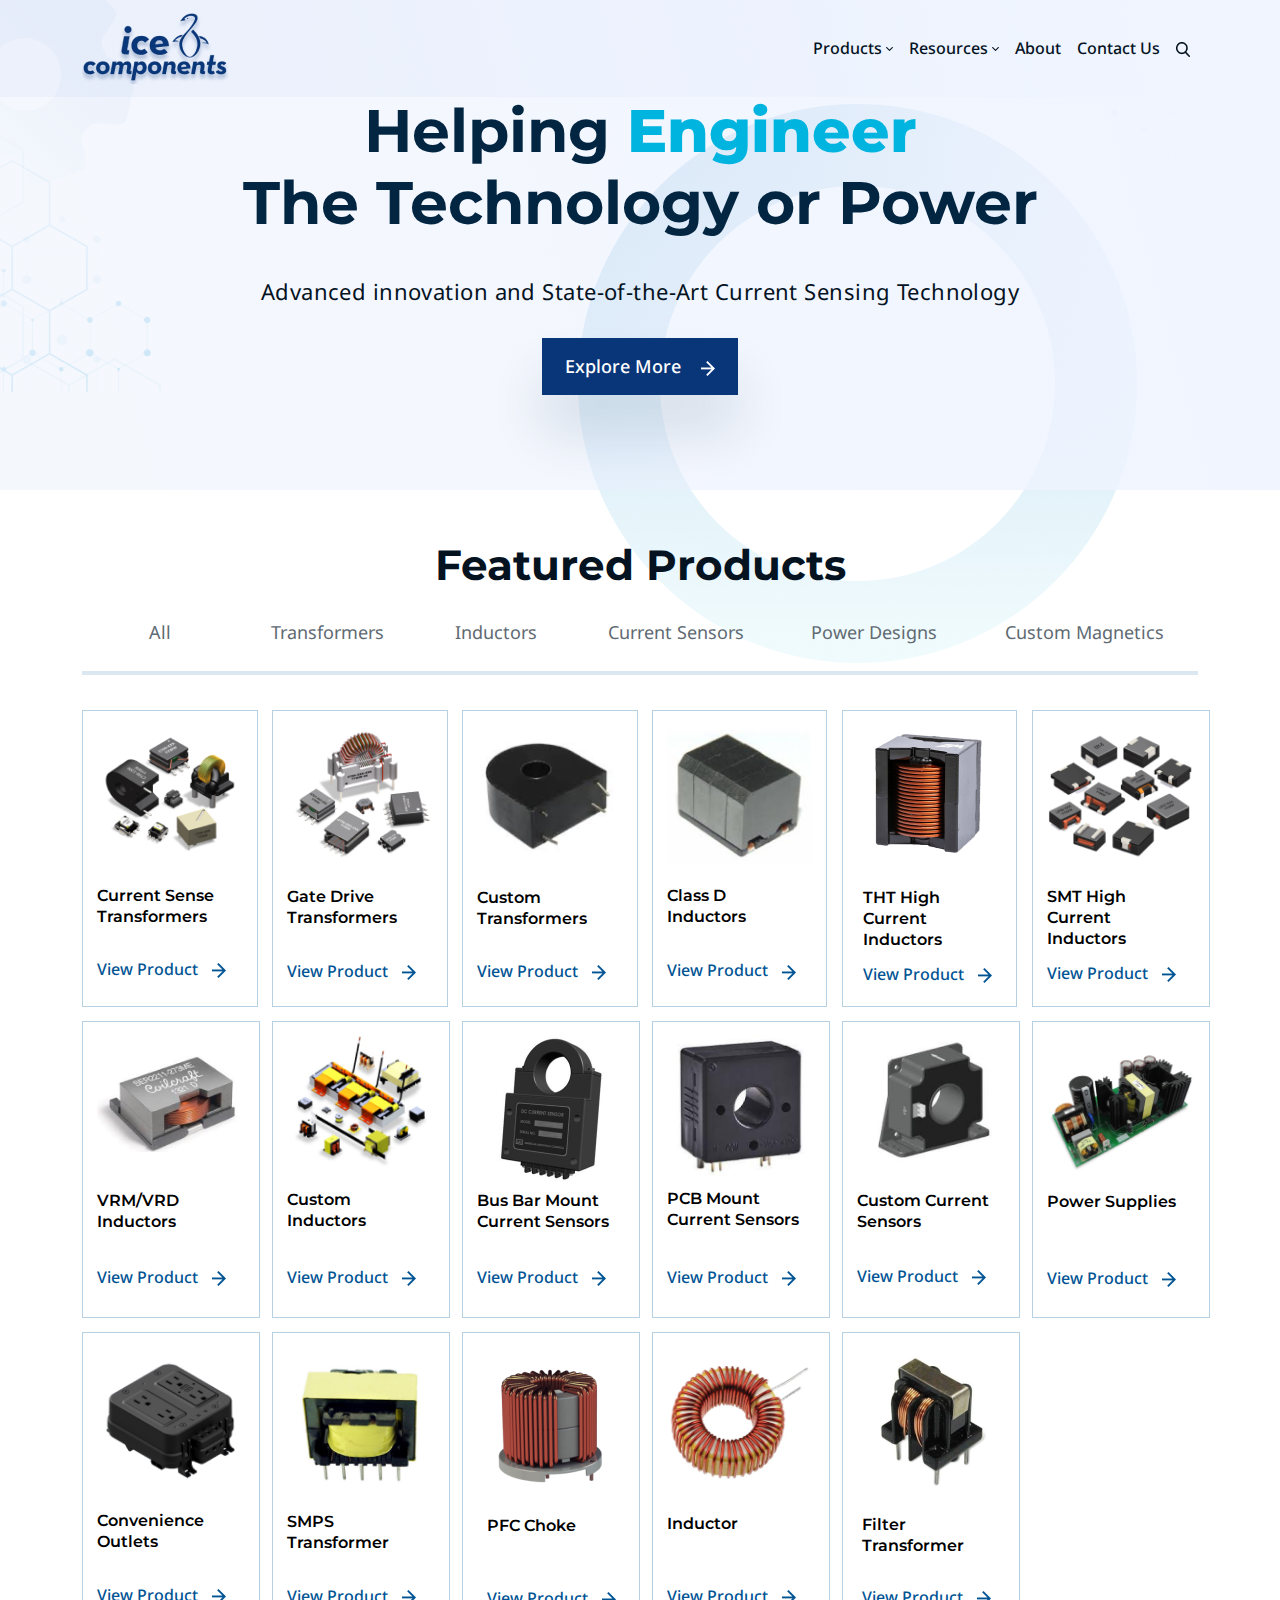
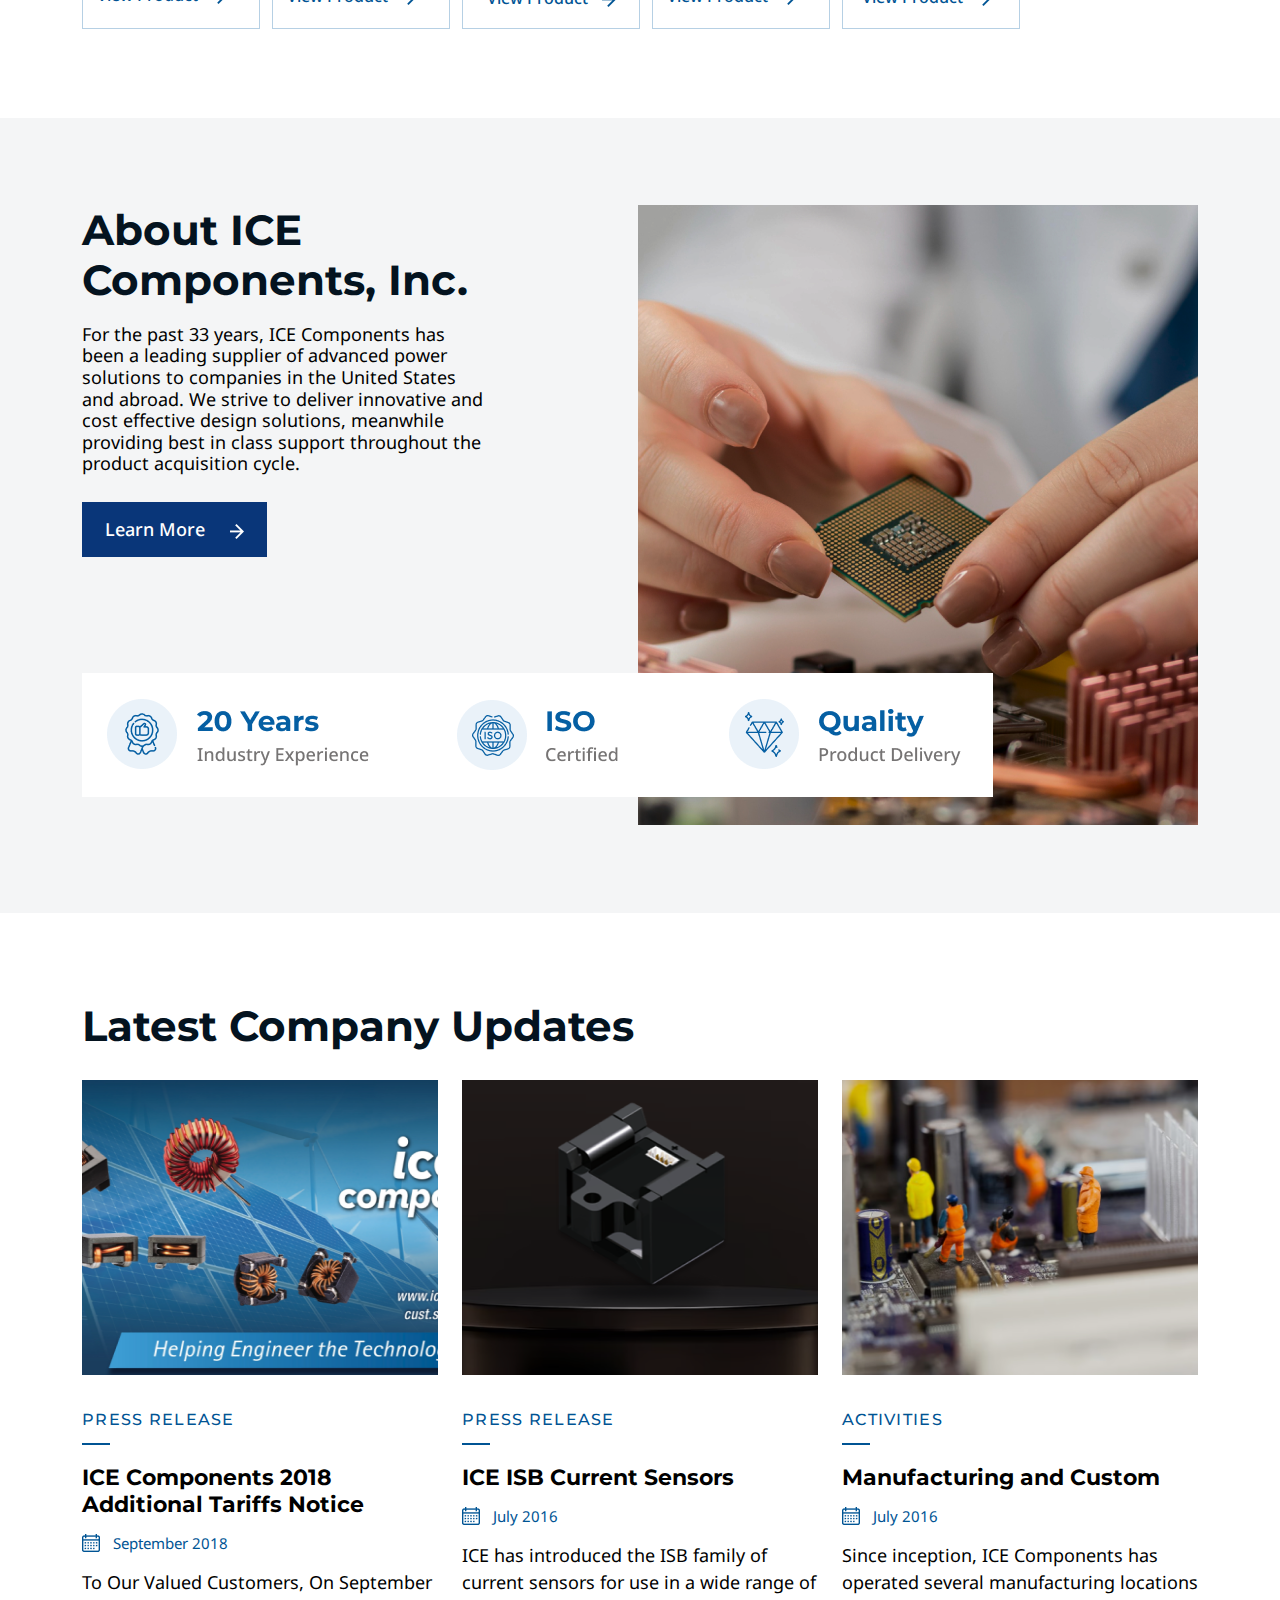
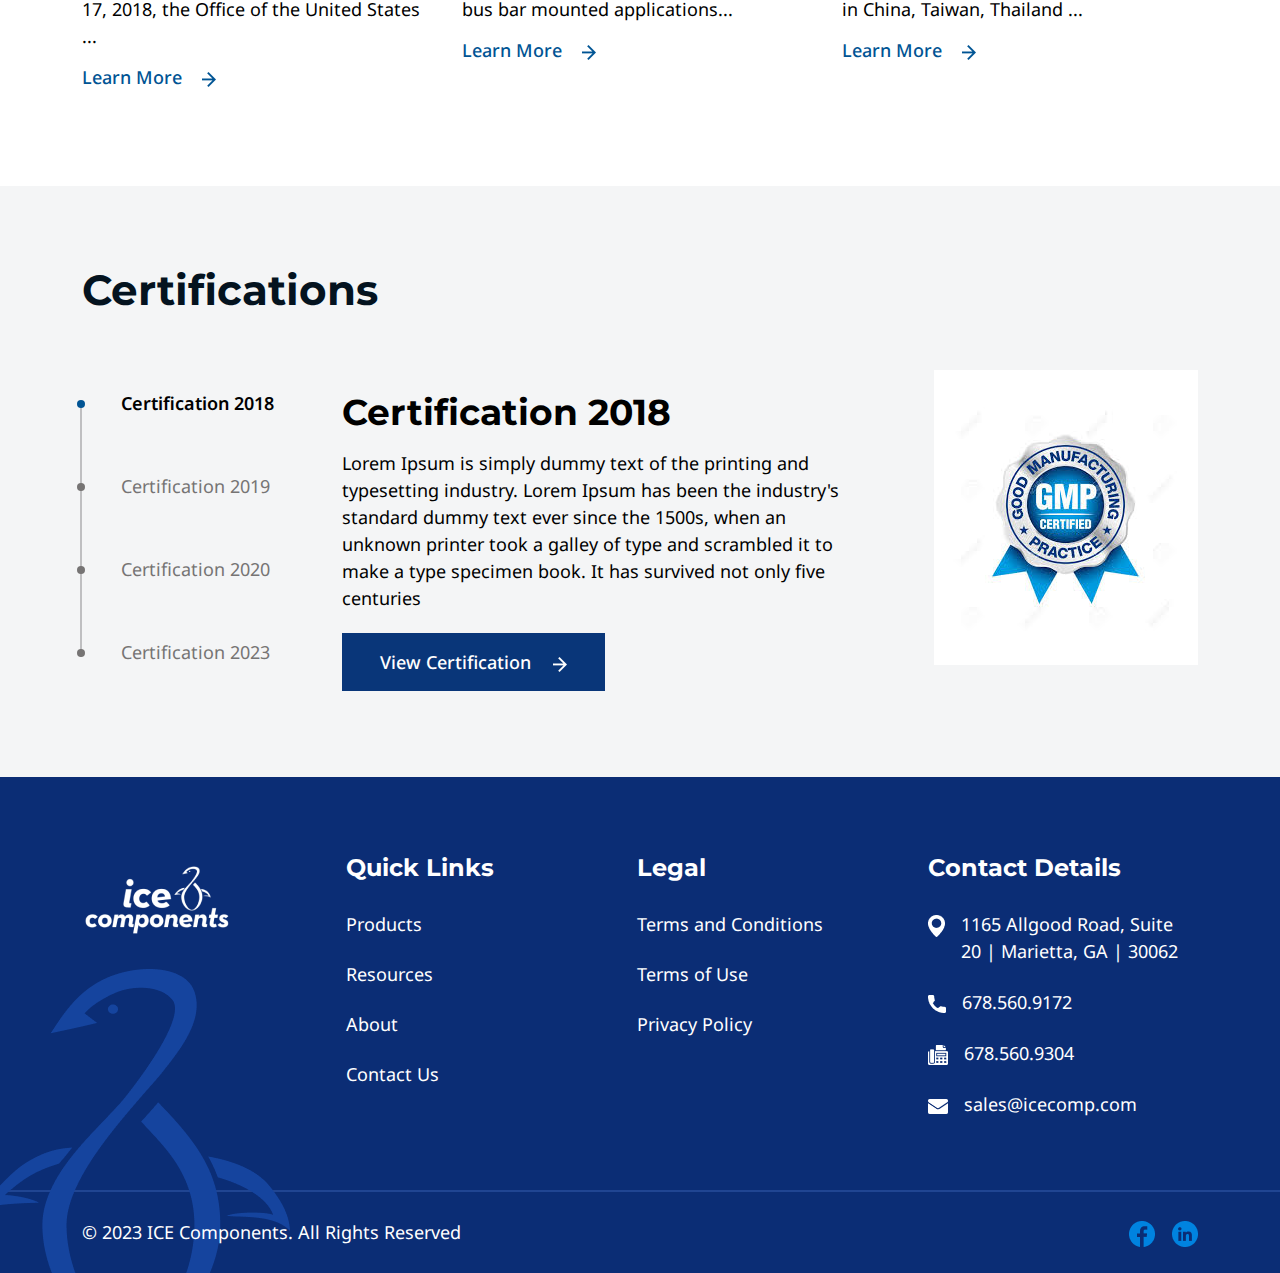
==== commit c1a84bfc: "add all update" ====
--- a/index.html
+++ b/index.html
@@ -41,7 +41,7 @@
                   role="button"
                   data-bs-toggle="dropdown"
                   aria-expanded="false"
-                  >Products</a
+                  >Products <img src="images/drop_down_arrow.png" alt="this is a dropdown image"></a
                 >
                 <ul class="dropdown-menu">
                   <li><a class="dropdown-item" href="#">Action</a></li>
@@ -58,7 +58,7 @@
                   role="button"
                   data-bs-toggle="dropdown"
                   aria-expanded="false"
-                  >Resources</a
+                  >Resources <img src="images/drop_down_arrow.png" alt="this is a dropdown image"></a
                 >
                 <ul class="dropdown-menu">
                   <li><a class="dropdown-item" href="#">Action</a></li>
@@ -90,20 +90,17 @@
       </nav>
     </header>
 
-    <section
-      class="helping_engineer"
-      style="
-        background-image: url(images/home_bg_image.png);
-        background-position: center;
-        background-repeat: no-repeat;
-        background-size: cover;
-      "
-    >
+    <section class="helping_engineer">
+      <div class="helping_engineer_section_bg_img">
+        <div class="helping_engineer_section_bg_img_inner">
+          <img src="images/home_bg_image.png" alt="this is a background image">
+        </div>
+      </div>
       <div class="helping_engineer_outer container-xl">
         <div class="helping_engineer_inner">
           <div class="helping_engineer_inner_inner">
             <h1>
-              Helping <span>Engineer</span> <br />
+              Helping <span>Engineer</span> <br/>
               The Technology or Power
             </h1>
             <p>
@@ -139,306 +136,708 @@
                 <h2>
                     Featured Products
                 </h2>
-            <ul>
-                <li>
-                    <a href="#">All</a>
-                </li>
-                <li>
-                    <a href="#">Transformers</a>
-                </li>
-                <li>
-                    <a href="#">Inductors</a>
-                </li>
-                <li>
-                    <a href="#">Current Sensors</a>
-                </li>
-                <li>
-                    <a href="#">Power Designs</a>
-                </li>
-                <li>
-                    <a href="#">Custom Magnetics</a>
-                </li>
-            </ul>
-
-            <div class="card_section_outer">
-                <div class="card_section_inner">
-                    <div class="card_section_inner_inner">
-                        <div class="row">
-                          <div class="col-xl-2 col-lg-3 col-md-4 col-sm-6">
-                            <div class="card_1_outer">
-                                <div class="card_1_inner">
-                                  <a href="#">    
-                                  <figure>
-                                    <img src="images/cart_img_1.png" alt="this is product image">
-                                 </figure></a>
-                                     <div class="card_inner_bottom">
-                                        <p>Current Sense Transformers</p>
-                                        <a href="#">View Product <span><img src="images/right_arrow_2.png" alt="this is a arrow "></span></a>
-                                     </div>
-                                </div>
+                <ul class="nav nav-tabs" id="myTab" role="tablist">
+                  <li class="nav-item" role="presentation">
+                    <button class="nav-link active" id="all-tab" data-bs-toggle="tab" data-bs-target="#all-tab-pane" type="button" role="tab" aria-controls="all-tab-pane" aria-selected="true">All</button>
+                  </li>
+                  <li class="nav-item" role="presentation">
+                    <button class="nav-link" id="transformers-tab" data-bs-toggle="tab" data-bs-target="#transformers-tab-pane" type="button" role="tab" aria-controls="transformers-tab-pane" aria-selected="false">Transformers</button>
+                  </li>
+                  <li class="nav-item" role="presentation">
+                    <button class="nav-link" id="inductors-tab" data-bs-toggle="tab" data-bs-target="#inductors-tab-pane" type="button" role="tab" aria-controls="inductors-tab-pane" aria-selected="false">Inductors</button>
+                  </li>
+                  <li class="nav-item" role="presentation">
+                    <button class="nav-link" id="current-tab" data-bs-toggle="tab" data-bs-target="#current-tab-pane" type="button" role="tab" aria-controls="current-tab-pane" aria-selected="false">Current Sensors</button>
+                  </li>
+                  <li class="nav-item" role="presentation">
+                    <button class="nav-link" id="power-designs-tab" data-bs-toggle="tab" data-bs-target="#power-designs-tab-pane" type="button" role="tab" aria-controls="power-designs-tab-pane" aria-selected="false">Power Designs</button>
+                  </li>
+                  <li class="nav-item" role="presentation">
+                    <button class="nav-link" id="custom-magnetics-tab" data-bs-toggle="tab" data-bs-target="#custom-magnetics-tab-pane" type="button" role="tab" aria-controls="custom-magnetics-tab-pane" aria-selected="false">Custom Magnetics</button>
+                  </li>
+                </ul>
+                <div class="tab-content" id="myTabContent">
+                  <div class="tab-pane fade show active" id="all-tab-pane" role="tabpanel" aria-labelledby="all-tab" tabindex="0"> 
+                    <div class="card_section_outer">
+                    <div class="card_section_inner">
+                        <div class="card_section_inner_inner">
+                            <div class="row">
+                              <div class="col-xl-2 col-lg-3 col-md-4 col-sm-6">
+                                <div class="card_1_outer">
+                                    <div class="card_1_inner">
+                                      <a href="#">    
+                                      <figure>
+                                        <img src="images/cart_img_1.png" alt="this is product image">
+                                     </figure></a>
+                                         <div class="card_inner_bottom">
+                                            <p>Current Sense Transformers</p>
+                                            <a href="#">View Product <span><img src="images/right_arrow_2.png" alt="this is a arrow "></span></a>
+                                         </div>
+                                    </div>
+                                </div>
+                              </div>
+                              <div class="col-xl-2 col-lg-3 col-md-4 col-sm-6">
+                                <div class="card_2_outer">
+                                    <div class="card_2_inner">
+                                      <a href="#">
+                                        <figure>
+                                          <img src="images/cart_img_2.png" alt="this is product image">
+                                       </figure>
+                                      </a>
+                                       
+                                         <div class="card_inner_bottom">
+                                            <p>Gate Drive Transformers</p>
+                                            <a href="#">View Product <span><img src="images/right_arrow_2.png" alt="this is a arrow "></span></a>
+                                         </div>
+                                    </div>
+                                </div>
+                              </div>
+                              <div class="col-xl-2 col-lg-3 col-md-4 col-sm-6">
+                                <div class="card_3_outer">
+                                    <div class="card_3_inner">
+                                      <a href="#">
+                                        <figure>
+                                          <img src="images/cart_img_3.png" alt="this is product image">
+                                       </figure>
+                                      </a>
+                                         
+                                         <div class="card_inner_bottom">
+                                            <p>Custom Transformers</p>
+                                            <a href="#">View Product <span><img src="images/right_arrow_2.png" alt="this is a arrow "></span></a>
+                                         </div>
+                                    </div>
+                                </div>
+                              </div>
+                              <div class="col-xl-2 col-lg-3 col-md-4 col-sm-6">
+                                <div class="card_4_outer">
+                                    <div class="card_4_inner">
+                                      <a href="#">
+                                        <figure>
+                                          <img src="images/cart_img_4.png" alt="this is product image">
+                                       </figure>
+                                      </a>
+                                     
+                                         <div class="card_inner_bottom">
+                                            <p>Class D <br> Inductors</p>
+                                            <a href="#">View Product <span><img src="images/right_arrow_2.png" alt="this is a arrow "></span></a>
+                                         </div>
+                                    </div>
+                                </div>
+                              </div>
+                              <div class="col-xl-2 col-lg-3 col-md-4 col-sm-6">
+                                <div class="card_5_outer">
+                                    <div class="card_5_inner">
+                                      <a href="#">
+                                        <figure>
+                                          <img src="images/cart_img_5.png" alt="this is product image">
+                                       </figure>
+                                      </a>
+                                         
+                                         <div class="card_inner_bottom">
+                                            <p>THT High <br> Current <br> Inductors</p>
+                                            <a href="#">View Product <span><img src="images/right_arrow_2.png" alt="this is a arrow "></span></a>
+                                         </div>
+                                    </div>
+                                </div>
+                              </div>
+                              <div class="col-xl-2 col-lg-3 col-md-4 col-sm-6">
+                                <div class="card_6_outer">
+                                    <div class="card_6_inner">
+                                      <a href="#">
+                                        <figure>
+                                          <img src="images/cart_img_6.png" alt="this is product image">
+                                       </figure>
+                                      </a>
+                                         
+                                         <div class="card_inner_bottom">
+                                            <p>SMT High <br> Current <br> Inductors</p>
+                                            <a href="#">View Product <span><img src="images/right_arrow_2.png" alt="this is a arrow "></span></a>
+                                         </div>
+                                    </div>
+                                </div>
+                              </div>
+                              <div class="col-xl-2 col-lg-3 col-md-4 col-sm-6">
+                                <div class="card_7_outer">
+                                    <div class="card_7_inner">
+                                      <a href="#">
+                                        <figure>
+                                          <img src="images/cart_img_7.png" alt="this is product image">
+                                       </figure>
+                                      </a>
+                                        
+                                         <div class="card_inner_bottom">
+                                            <p>VRM/VRD Inductors</p>
+                                            <a href="#">View Product <span><img src="images/right_arrow_2.png" alt="this is a arrow "></span></a>
+                                         </div>
+                                    </div>
+                                </div>
+                              </div>
+                              <div class="col-xl-2 col-lg-3 col-md-4 col-sm-6">
+                                <div class="card_8_outer">
+                                    <div class="card_8_inner">
+                                      <a href="#">
+                                        <figure>
+                                          <img src="images/cart_img_8.png" alt="this is product image">
+                                       </figure>
+                                      </a>
+                                        
+                                         <div class="card_inner_bottom">
+                                            <p>Custom <br> Inductors</p>
+                                            <a href="#">View Product <span><img src="images/right_arrow_2.png" alt="this is a arrow "></span></a>
+                                         </div>
+                                    </div>
+                                </div>
+                              </div>
+                              <div class="col-xl-2 col-lg-3 col-md-4 col-sm-6">
+                                <div class="card_9_outer">
+                                    <div class="card_9_inner">
+                                      <a href="#">
+                                        <figure>
+                                          <img src="images/cart_img_9.png" alt="this is product image">
+                                       </figure>
+                                      </a>
+                                         
+                                         <div class="card_inner_bottom">
+                                            <p>Bus Bar Mount Current Sensors</p>
+                                            <a href="#">View Product <span><img src="images/right_arrow_2.png" alt="this is a arrow "></span></a>
+                                         </div>
+                                    </div>
+                                </div>
+                              </div>
+                              <div class="col-xl-2 col-lg-3 col-md-4 col-sm-6">
+                                <div class="card_10_outer">
+                                    <div class="card_10_inner">
+                                      <a href="#">
+                                        <figure>
+                                          <img src="images/cart_img_10.png" alt="this is product image">
+                                       </figure>
+                                      </a>
+                                         
+                                         <div class="card_inner_bottom">
+                                            <p>PCB Mount Current Sensors</p>
+                                            <a href="#">View Product <span><img src="images/right_arrow_2.png" alt="this is a arrow "></span></a>
+                                         </div>
+                                    </div>
+                                </div>
+                              </div>
+                              <div class="col-xl-2 col-lg-3 col-md-4 col-sm-6">
+                                <div class="card_11_outer">
+                                    <div class="card_11_inner">
+                                      <a href="#">
+                                        <figure>
+                                          <img src="images/cart_img_11.png" alt="this is product image">
+                                       </figure>
+                                      </a>
+                                         
+                                         <div class="card_inner_bottom">
+                                            <p>Custom Current Sensors</p>
+                                            <a href="#">View Product <span><img src="images/right_arrow_2.png" alt="this is a arrow "></span></a>
+                                         </div>
+                                    </div>
+                                </div>
+                              </div>
+                              <div class="col-xl-2 col-lg-3 col-md-4 col-sm-6">
+                                <div class="card_12_outer">
+                                    <div class="card_12_inner">
+                                      <a href="#">
+                                        <figure>
+                                          <img src="images/cart_img_12.png" alt="this is product image">
+                                       </figure>
+                                      </a>
+                                      
+                                         <div class="card_inner_bottom">
+                                            <p>Power Supplies</p>
+                                            <a href="#">View Product <span><img src="images/right_arrow_2.png" alt="this is a arrow "></span></a>
+                                         </div>
+                                    </div>
+                                </div>
+                              </div>
+                              <div class="col-xl-2 col-lg-3 col-md-4 col-sm-6">
+                                <div class="card_13_outer">
+                                    <div class="card_13_inner">
+    
+                                      <a href="#">
+                                        <figure>
+                                          <img src="images/cart_img_13.png" alt="this is product image">
+                                       </figure>
+                                      </a>
+                                      
+                                         <div class="card_inner_bottom">
+                                            <p>Convenience Outlets</p>
+                                            <a href="#">View Product <span><img src="images/right_arrow_2.png" alt="this is a arrow "></span></a>
+                                         </div>
+                                    </div>
+                                </div>
+                              </div>
+                              <div class="col-xl-2 col-lg-3 col-md-4 col-sm-6">
+                                <div class="card_14_outer">
+                                    <div class="card_14_inner">
+                                      <a href="#">
+                                        <figure>
+                                          <img src="images/cart_img_14.png" alt="this is product image">
+                                       </figure>
+                                      </a>
+                                         
+                                         <div class="card_inner_bottom">
+                                            <p>SMPS Transformer</p>
+                                            <a href="#">View Product <span><img src="images/right_arrow_2.png" alt="this is a arrow "></span></a>
+                                         </div>
+                                    </div>
+                                </div>
+                              </div>
+                              <div class="col-xl-2 col-lg-3 col-md-4 col-sm-6">
+                                <div class="card_15_outer">
+                                    <div class="card_15_inner">
+                                      <a href="#">
+                                        <figure>
+                                          <img src="images/cart_img_15.png" alt="this is product image">
+                                       </figure>
+                                      </a>
+                                         
+                                         <div class="card_inner_bottom">
+                                            <p>PFC Choke</p>
+                                            <a href="#">View Product <span><img src="images/right_arrow_2.png" alt="this is a arrow "></span></a>
+                                         </div>
+                                    </div>
+                                </div>
+                              </div>
+                              <div class="col-xl-2 col-lg-3 col-md-4 col-sm-6">
+                                <div class="card_16_outer">
+                                    <div class="card_16_inner">
+                                      <a href="#">
+                                        <figure>
+                                          <img src="images/cart_img_16.png" alt="this is product image">
+                                       </figure>
+                                      </a>
+                                         
+                                         <div class="card_inner_bottom">
+                                            <p>Inductor</p>
+                                            <a href="#">View Product <span><img src="images/right_arrow_2.png" alt="this is a arrow "></span></a>
+                                         </div>
+                                    </div>
+                                </div>
+                              </div>
+                              <div class="col-xl-2 col-lg-3 col-md-4 col-sm-6">
+                                <div class="card_17_outer">
+                                    <div class="card_17_inner">
+                                      <a href="#">
+                                        <figure>
+                                          <img src="images/cart_img_17.png" alt="this is product image">
+                                       </figure>
+                                      </a>
+                                         
+                                         <div class="card_inner_bottom">
+                                            <p>Filter <br> Transformer</p>
+                                            <a href="#">View Product <span><img src="images/right_arrow_2.png" alt="this is a arrow "></span></a>
+                                         </div>
+                                    </div>
+                                </div>
+                              </div>
                             </div>
                           </div>
-                          <div class="col-xl-2 col-lg-3 col-md-4 col-sm-6">
-                            <div class="card_2_outer">
-                                <div class="card_2_inner">
-                                  <a href="#">
-                                    <figure>
-                                      <img src="images/cart_img_2.png" alt="this is product image">
-                                   </figure>
-                                  </a>
+                    </div>
+                </div>
+                </div>
+                  
+                  
+                  
+                
+
+
+                  <div class="tab-pane fade" id="transformers-tab-pane" role="tabpanel" aria-labelledby="transformers-tab" tabindex="0"> 
+                    <div class="card_section_outer">
+                    <div class="card_section_inner">
+                        <div class="card_section_inner_inner">
+                            <div class="row">
+                              <div class="col-xl-2 col-lg-3 col-md-4 col-sm-6">
+                                <div class="card_1_outer">
+                                    <div class="card_1_inner">
+                                      <a href="#">    
+                                      <figure>
+                                        <img src="images/cart_img_1.png" alt="this is product image">
+                                     </figure></a>
+                                         <div class="card_inner_bottom">
+                                            <p>Current Sense Transformers</p>
+                                            <a href="#">View Product <span><img src="images/right_arrow_2.png" alt="this is a arrow "></span></a>
+                                         </div>
+                                    </div>
+                                </div>
+                              </div>
+                              <div class="col-xl-2 col-lg-3 col-md-4 col-sm-6">
+                                <div class="card_2_outer">
+                                    <div class="card_2_inner">
+                                      <a href="#">
+                                        <figure>
+                                          <img src="images/cart_img_2.png" alt="this is product image">
+                                       </figure>
+                                      </a>
+                                       
+                                         <div class="card_inner_bottom">
+                                            <p>Gate Drive Transformers</p>
+                                            <a href="#">View Product <span><img src="images/right_arrow_2.png" alt="this is a arrow "></span></a>
+                                         </div>
+                                    </div>
+                                </div>
+                              </div>
+                              <div class="col-xl-2 col-lg-3 col-md-4 col-sm-6">
+                                <div class="card_3_outer">
+                                    <div class="card_3_inner">
+                                      <a href="#">
+                                        <figure>
+                                          <img src="images/cart_img_3.png" alt="this is product image">
+                                       </figure>
+                                      </a>
+                                         
+                                         <div class="card_inner_bottom">
+                                            <p>Custom Transformers</p>
+                                            <a href="#">View Product <span><img src="images/right_arrow_2.png" alt="this is a arrow "></span></a>
+                                         </div>
+                                    </div>
+                                </div>
+                              </div>
+                              
+                              <div class="col-xl-2 col-lg-3 col-md-4 col-sm-6">
+                                <div class="card_14_outer">
+                                    <div class="card_14_inner">
+                                      <a href="#">
+                                        <figure>
+                                          <img src="images/cart_img_14.png" alt="this is product image">
+                                       </figure>
+                                      </a>
+                                         
+                                         <div class="card_inner_bottom">
+                                            <p>SMPS Transformer</p>
+                                            <a href="#">View Product <span><img src="images/right_arrow_2.png" alt="this is a arrow "></span></a>
+                                         </div>
+                                    </div>
+                                </div>
+                              </div>
+                              
+                              <div class="col-xl-2 col-lg-3 col-md-4 col-sm-6">
+                                <div class="card_17_outer">
+                                    <div class="card_17_inner">
+                                      <a href="#">
+                                        <figure>
+                                          <img src="images/cart_img_17.png" alt="this is product image">
+                                       </figure>
+                                      </a>
+                                         
+                                         <div class="card_inner_bottom">
+                                            <p>Filter <br> Transformer</p>
+                                            <a href="#">View Product <span><img src="images/right_arrow_2.png" alt="this is a arrow "></span></a>
+                                         </div>
+                                    </div>
+                                </div>
+                              </div>
+                            </div>
+                          </div>
+                    </div>
+                </div>
+                </div>                    
+                
+                   
+                <div class="tab-pane fade" id="inductors-tab-pane" role="tabpanel" aria-labelledby="inductors-tab" tabindex="0"> <div class="card_section_outer">
+                  <div class="card_section_inner">
+                      <div class="card_section_inner_inner">
+                          <div class="row">
+                           
+                            <div class="col-xl-2 col-lg-3 col-md-4 col-sm-6">
+                              <div class="card_4_outer">
+                                  <div class="card_4_inner">
+                                    <a href="#">
+                                      <figure>
+                                        <img src="images/cart_img_4.png" alt="this is product image">
+                                     </figure>
+                                    </a>
                                    
-                                     <div class="card_inner_bottom">
-                                        <p>Gate Drive Transformers</p>
-                                        <a href="#">View Product <span><img src="images/right_arrow_2.png" alt="this is a arrow "></span></a>
-                                     </div>
-                                </div>
-                            </div>
-                          </div>
-                          <div class="col-xl-2 col-lg-3 col-md-4 col-sm-6">
-                            <div class="card_3_outer">
-                                <div class="card_3_inner">
-                                  <a href="#">
-                                    <figure>
-                                      <img src="images/cart_img_3.png" alt="this is product image">
-                                   </figure>
-                                  </a>
-                                     
-                                     <div class="card_inner_bottom">
-                                        <p>Custom Transformers</p>
-                                        <a href="#">View Product <span><img src="images/right_arrow_2.png" alt="this is a arrow "></span></a>
-                                     </div>
-                                </div>
-                            </div>
-                          </div>
-                          <div class="col-xl-2 col-lg-3 col-md-4 col-sm-6">
-                            <div class="card_4_outer">
-                                <div class="card_4_inner">
-                                  <a href="#">
-                                    <figure>
-                                      <img src="images/cart_img_4.png" alt="this is product image">
-                                   </figure>
-                                  </a>
-                                 
-                                     <div class="card_inner_bottom">
-                                        <p>Class D <br> Inductors</p>
-                                        <a href="#">View Product <span><img src="images/right_arrow_2.png" alt="this is a arrow "></span></a>
-                                     </div>
-                                </div>
-                            </div>
-                          </div>
-                          <div class="col-xl-2 col-lg-3 col-md-4 col-sm-6">
-                            <div class="card_5_outer">
-                                <div class="card_5_inner">
-                                  <a href="#">
-                                    <figure>
-                                      <img src="images/cart_img_5.png" alt="this is product image">
-                                   </figure>
-                                  </a>
-                                     
-                                     <div class="card_inner_bottom">
-                                        <p>THT High <br> Current <br> Inductors</p>
-                                        <a href="#">View Product <span><img src="images/right_arrow_2.png" alt="this is a arrow "></span></a>
-                                     </div>
-                                </div>
-                            </div>
-                          </div>
-                          <div class="col-xl-2 col-lg-3 col-md-4 col-sm-6">
-                            <div class="card_6_outer">
-                                <div class="card_6_inner">
-                                  <a href="#">
-                                    <figure>
-                                      <img src="images/cart_img_6.png" alt="this is product image">
-                                   </figure>
-                                  </a>
-                                     
-                                     <div class="card_inner_bottom">
-                                        <p>SMT High <br> Current <br> Inductors</p>
-                                        <a href="#">View Product <span><img src="images/right_arrow_2.png" alt="this is a arrow "></span></a>
-                                     </div>
-                                </div>
-                            </div>
-                          </div>
-                          <div class="col-xl-2 col-lg-3 col-md-4 col-sm-6">
-                            <div class="card_7_outer">
-                                <div class="card_7_inner">
-                                  <a href="#">
-                                    <figure>
-                                      <img src="images/cart_img_7.png" alt="this is product image">
-                                   </figure>
-                                  </a>
-                                    
-                                     <div class="card_inner_bottom">
-                                        <p>VRM/VRD Inductors</p>
-                                        <a href="#">View Product <span><img src="images/right_arrow_2.png" alt="this is a arrow "></span></a>
-                                     </div>
-                                </div>
-                            </div>
-                          </div>
-                          <div class="col-xl-2 col-lg-3 col-md-4 col-sm-6">
-                            <div class="card_8_outer">
-                                <div class="card_8_inner">
-                                  <a href="#">
-                                    <figure>
-                                      <img src="images/cart_img_8.png" alt="this is product image">
-                                   </figure>
-                                  </a>
-                                    
-                                     <div class="card_inner_bottom">
-                                        <p>Custom <br> Inductors</p>
-                                        <a href="#">View Product <span><img src="images/right_arrow_2.png" alt="this is a arrow "></span></a>
-                                     </div>
-                                </div>
-                            </div>
-                          </div>
-                          <div class="col-xl-2 col-lg-3 col-md-4 col-sm-6">
-                            <div class="card_9_outer">
-                                <div class="card_9_inner">
-                                  <a href="#">
-                                    <figure>
-                                      <img src="images/cart_img_9.png" alt="this is product image">
-                                   </figure>
-                                  </a>
-                                     
-                                     <div class="card_inner_bottom">
-                                        <p>Bus Bar Mount Current Sensors</p>
-                                        <a href="#">View Product <span><img src="images/right_arrow_2.png" alt="this is a arrow "></span></a>
-                                     </div>
-                                </div>
-                            </div>
-                          </div>
-                          <div class="col-xl-2 col-lg-3 col-md-4 col-sm-6">
-                            <div class="card_10_outer">
-                                <div class="card_10_inner">
-                                  <a href="#">
-                                    <figure>
-                                      <img src="images/cart_img_10.png" alt="this is product image">
-                                   </figure>
-                                  </a>
-                                     
-                                     <div class="card_inner_bottom">
-                                        <p>PCB Mount Current Sensors</p>
-                                        <a href="#">View Product <span><img src="images/right_arrow_2.png" alt="this is a arrow "></span></a>
-                                     </div>
-                                </div>
-                            </div>
-                          </div>
-                          <div class="col-xl-2 col-lg-3 col-md-4 col-sm-6">
-                            <div class="card_11_outer">
-                                <div class="card_11_inner">
-                                  <a href="#">
-                                    <figure>
-                                      <img src="images/cart_img_11.png" alt="this is product image">
-                                   </figure>
-                                  </a>
-                                     
-                                     <div class="card_inner_bottom">
-                                        <p>Custom Current Sensors</p>
-                                        <a href="#">View Product <span><img src="images/right_arrow_2.png" alt="this is a arrow "></span></a>
-                                     </div>
-                                </div>
-                            </div>
-                          </div>
-                          <div class="col-xl-2 col-lg-3 col-md-4 col-sm-6">
-                            <div class="card_12_outer">
-                                <div class="card_12_inner">
-                                  <a href="#">
-                                    <figure>
-                                      <img src="images/cart_img_12.png" alt="this is product image">
-                                   </figure>
-                                  </a>
-                                  
-                                     <div class="card_inner_bottom">
-                                        <p>Power Supplies</p>
-                                        <a href="#">View Product <span><img src="images/right_arrow_2.png" alt="this is a arrow "></span></a>
-                                     </div>
-                                </div>
-                            </div>
-                          </div>
-                          <div class="col-xl-2 col-lg-3 col-md-4 col-sm-6">
-                            <div class="card_13_outer">
-                                <div class="card_13_inner">
-
-                                  <a href="#">
-                                    <figure>
-                                      <img src="images/cart_img_13.png" alt="this is product image">
-                                   </figure>
-                                  </a>
-                                  
-                                     <div class="card_inner_bottom">
-                                        <p>Convenience Outlets</p>
-                                        <a href="#">View Product <span><img src="images/right_arrow_2.png" alt="this is a arrow "></span></a>
-                                     </div>
-                                </div>
-                            </div>
-                          </div>
-                          <div class="col-xl-2 col-lg-3 col-md-4 col-sm-6">
-                            <div class="card_14_outer">
-                                <div class="card_14_inner">
-                                  <a href="#">
-                                    <figure>
-                                      <img src="images/cart_img_14.png" alt="this is product image">
-                                   </figure>
-                                  </a>
-                                     
-                                     <div class="card_inner_bottom">
-                                        <p>SMPS Transformer</p>
-                                        <a href="#">View Product <span><img src="images/right_arrow_2.png" alt="this is a arrow "></span></a>
-                                     </div>
-                                </div>
-                            </div>
-                          </div>
-                          <div class="col-xl-2 col-lg-3 col-md-4 col-sm-6">
-                            <div class="card_15_outer">
-                                <div class="card_15_inner">
-                                  <a href="#">
-                                    <figure>
-                                      <img src="images/cart_img_15.png" alt="this is product image">
-                                   </figure>
-                                  </a>
-                                     
-                                     <div class="card_inner_bottom">
-                                        <p>PFC Choke</p>
-                                        <a href="#">View Product <span><img src="images/right_arrow_2.png" alt="this is a arrow "></span></a>
-                                     </div>
-                                </div>
-                            </div>
-                          </div>
-                          <div class="col-xl-2 col-lg-3 col-md-4 col-sm-6">
-                            <div class="card_16_outer">
-                                <div class="card_16_inner">
-                                  <a href="#">
-                                    <figure>
-                                      <img src="images/cart_img_16.png" alt="this is product image">
-                                   </figure>
-                                  </a>
-                                     
-                                     <div class="card_inner_bottom">
-                                        <p>Inductor</p>
-                                        <a href="#">View Product <span><img src="images/right_arrow_2.png" alt="this is a arrow "></span></a>
-                                     </div>
-                                </div>
-                            </div>
-                          </div>
-                          <div class="col-xl-2 col-lg-3 col-md-4 col-sm-6">
-                            <div class="card_17_outer">
-                                <div class="card_17_inner">
-                                  <a href="#">
-                                    <figure>
-                                      <img src="images/cart_img_17.png" alt="this is product image">
-                                   </figure>
-                                  </a>
-                                     
-                                     <div class="card_inner_bottom">
-                                        <p>Filter <br> Transformer</p>
-                                        <a href="#">View Product <span><img src="images/right_arrow_2.png" alt="this is a arrow "></span></a>
-                                     </div>
-                                </div>
+                                       <div class="card_inner_bottom">
+                                          <p>Class D <br> Inductors</p>
+                                          <a href="#">View Product <span><img src="images/right_arrow_2.png" alt="this is a arrow "></span></a>
+                                       </div>
+                                  </div>
+                              </div>
+                            </div>
+                            <div class="col-xl-2 col-lg-3 col-md-4 col-sm-6">
+                              <div class="card_5_outer">
+                                  <div class="card_5_inner">
+                                    <a href="#">
+                                      <figure>
+                                        <img src="images/cart_img_5.png" alt="this is product image">
+                                     </figure>
+                                    </a>
+                                       
+                                       <div class="card_inner_bottom">
+                                          <p>THT High <br> Current <br> Inductors</p>
+                                          <a href="#">View Product <span><img src="images/right_arrow_2.png" alt="this is a arrow "></span></a>
+                                       </div>
+                                  </div>
+                              </div>
+                            </div>
+                            <div class="col-xl-2 col-lg-3 col-md-4 col-sm-6">
+                              <div class="card_6_outer">
+                                  <div class="card_6_inner">
+                                    <a href="#">
+                                      <figure>
+                                        <img src="images/cart_img_6.png" alt="this is product image">
+                                     </figure>
+                                    </a>
+                                       
+                                       <div class="card_inner_bottom">
+                                          <p>SMT High <br> Current <br> Inductors</p>
+                                          <a href="#">View Product <span><img src="images/right_arrow_2.png" alt="this is a arrow "></span></a>
+                                       </div>
+                                  </div>
+                              </div>
+                            </div>
+                            <div class="col-xl-2 col-lg-3 col-md-4 col-sm-6">
+                              <div class="card_7_outer">
+                                  <div class="card_7_inner">
+                                    <a href="#">
+                                      <figure>
+                                        <img src="images/cart_img_7.png" alt="this is product image">
+                                     </figure>
+                                    </a>
+                                      
+                                       <div class="card_inner_bottom">
+                                          <p>VRM/VRD Inductors</p>
+                                          <a href="#">View Product <span><img src="images/right_arrow_2.png" alt="this is a arrow "></span></a>
+                                       </div>
+                                  </div>
+                              </div>
+                            </div>
+                            <div class="col-xl-2 col-lg-3 col-md-4 col-sm-6">
+                              <div class="card_8_outer">
+                                  <div class="card_8_inner">
+                                    <a href="#">
+                                      <figure>
+                                        <img src="images/cart_img_8.png" alt="this is product image">
+                                     </figure>
+                                    </a>
+                                      
+                                       <div class="card_inner_bottom">
+                                          <p>Custom <br> Inductors</p>
+                                          <a href="#">View Product <span><img src="images/right_arrow_2.png" alt="this is a arrow "></span></a>
+                                       </div>
+                                  </div>
+                              </div>
+                            </div>
+                          
+                            <div class="col-xl-2 col-lg-3 col-md-4 col-sm-6">
+                              <div class="card_16_outer">
+                                  <div class="card_16_inner">
+                                    <a href="#">
+                                      <figure>
+                                        <img src="images/cart_img_16.png" alt="this is product image">
+                                     </figure>
+                                    </a>
+                                       
+                                       <div class="card_inner_bottom">
+                                          <p>Inductor</p>
+                                          <a href="#">View Product <span><img src="images/right_arrow_2.png" alt="this is a arrow "></span></a>
+                                       </div>
+                                  </div>
+                              </div>
                             </div>
                           </div>
                         </div>
-                      </div>
-                </div>
-            </div>
+                  </div>
+              </div>
+                </div> 
+
+                                 
+                
+              
+              
+                <div class="tab-pane fade" id="current-tab-pane" role="tabpanel" aria-labelledby="current-tab" tabindex="0"> <div class="card_section_outer">
+                  <div class="card_section_inner">
+                      <div class="card_section_inner_inner">
+                          <div class="row">
+                            <div class="col-xl-2 col-lg-3 col-md-4 col-sm-6">
+                              <div class="card_1_outer">
+                                  <div class="card_1_inner">
+                                    <a href="#">    
+                                    <figure>
+                                      <img src="images/cart_img_1.png" alt="this is product image">
+                                   </figure></a>
+                                       <div class="card_inner_bottom">
+                                          <p>Current Sense Transformers</p>
+                                          <a href="#">View Product <span><img src="images/right_arrow_2.png" alt="this is a arrow "></span></a>
+                                       </div>
+                                  </div>
+                              </div>
+                            </div>
+                           
+                            <div class="col-xl-2 col-lg-3 col-md-4 col-sm-6">
+                              <div class="card_5_outer">
+                                  <div class="card_5_inner">
+                                    <a href="#">
+                                      <figure>
+                                        <img src="images/cart_img_5.png" alt="this is product image">
+                                     </figure>
+                                    </a>
+                                       
+                                       <div class="card_inner_bottom">
+                                          <p>THT High <br> Current <br> Inductors</p>
+                                          <a href="#">View Product <span><img src="images/right_arrow_2.png" alt="this is a arrow "></span></a>
+                                       </div>
+                                  </div>
+                              </div>
+                            </div>
+                            <div class="col-xl-2 col-lg-3 col-md-4 col-sm-6">
+                              <div class="card_6_outer">
+                                  <div class="card_6_inner">
+                                    <a href="#">
+                                      <figure>
+                                        <img src="images/cart_img_6.png" alt="this is product image">
+                                     </figure>
+                                    </a>
+                                       
+                                       <div class="card_inner_bottom">
+                                          <p>SMT High <br> Current <br> Inductors</p>
+                                          <a href="#">View Product <span><img src="images/right_arrow_2.png" alt="this is a arrow "></span></a>
+                                       </div>
+                                  </div>
+                              </div>
+                            </div>
+                           
+                            <div class="col-xl-2 col-lg-3 col-md-4 col-sm-6">
+                              <div class="card_9_outer">
+                                  <div class="card_9_inner">
+                                    <a href="#">
+                                      <figure>
+                                        <img src="images/cart_img_9.png" alt="this is product image">
+                                     </figure>
+                                    </a>
+                                       
+                                       <div class="card_inner_bottom">
+                                          <p>Bus Bar Mount Current Sensors</p>
+                                          <a href="#">View Product <span><img src="images/right_arrow_2.png" alt="this is a arrow "></span></a>
+                                       </div>
+                                  </div>
+                              </div>
+                            </div>
+                            <div class="col-xl-2 col-lg-3 col-md-4 col-sm-6">
+                              <div class="card_10_outer">
+                                  <div class="card_10_inner">
+                                    <a href="#">
+                                      <figure>
+                                        <img src="images/cart_img_10.png" alt="this is product image">
+                                     </figure>
+                                    </a>
+                                       
+                                       <div class="card_inner_bottom">
+                                          <p>PCB Mount Current Sensors</p>
+                                          <a href="#">View Product <span><img src="images/right_arrow_2.png" alt="this is a arrow "></span></a>
+                                       </div>
+                                  </div>
+                              </div>
+                            </div>
+                            <div class="col-xl-2 col-lg-3 col-md-4 col-sm-6">
+                              <div class="card_11_outer">
+                                  <div class="card_11_inner">
+                                    <a href="#">
+                                      <figure>
+                                        <img src="images/cart_img_11.png" alt="this is product image">
+                                     </figure>
+                                    </a>
+                                       
+                                       <div class="card_inner_bottom">
+                                          <p>Custom Current Sensors</p>
+                                          <a href="#">View Product <span><img src="images/right_arrow_2.png" alt="this is a arrow "></span></a>
+                                       </div>
+                                  </div>
+                              </div>
+                            </div>
+                           
+                          </div>
+                        </div>
+                  </div>
+              </div>
+                </div>                   
+          
+              
+
+              <div class="tab-pane fade" id="power-designs-tab-pane" role="tabpanel" aria-labelledby="power-designs-tab" tabindex="0">
+                <div class="card_section_outer">
+                  <div class="card_section_inner">
+                      <div class="card_section_inner_inner">
+                          <div class="row">
+                        
+                            <div class="col-xl-2 col-lg-3 col-md-4 col-sm-6">
+                              <div class="card_12_outer">
+                                  <div class="card_12_inner">
+                                    <a href="#">
+                                      <figure>
+                                        <img src="images/cart_img_12.png" alt="this is product image">
+                                     </figure>
+                                    </a>
+                                    
+                                       <div class="card_inner_bottom">
+                                          <p>Power Supplies</p>
+                                          <a href="#">View Product <span><img src="images/right_arrow_2.png" alt="this is a arrow "></span></a>
+                                       </div>
+                                  </div>
+                              </div>
+                            </div>
+                          </div>
+                        </div>
+                  </div>
+              </div>
+            </div>                   
+                                  
+                  
+          
+
+
+              <div class="tab-pane fade" id="custom-magnetics-tab-pane" role="tabpanel" aria-labelledby="custom-magnetics-tab" tabindex="0">
+                <div class="card_section_outer">
+                  <div class="card_section_inner">
+                      <div class="card_section_inner_inner">
+                          <div class="row">
+                            
+                            <div class="col-xl-2 col-lg-3 col-md-4 col-sm-6">
+                              <div class="card_3_outer">
+                                  <div class="card_3_inner">
+                                    <a href="#">
+                                      <figure>
+                                        <img src="images/cart_img_3.png" alt="this is product image">
+                                     </figure>
+                                    </a>
+                                       
+                                       <div class="card_inner_bottom">
+                                          <p>Custom Transformers</p>
+                                          <a href="#">View Product <span><img src="images/right_arrow_2.png" alt="this is a arrow "></span></a>
+                                       </div>
+                                  </div>
+                              </div>
+                            </div>
+                           
+                            <div class="col-xl-2 col-lg-3 col-md-4 col-sm-6">
+                              <div class="card_8_outer">
+                                  <div class="card_8_inner">
+                                    <a href="#">
+                                      <figure>
+                                        <img src="images/cart_img_8.png" alt="this is product image">
+                                     </figure>
+                                    </a>
+                                      
+                                       <div class="card_inner_bottom">
+                                          <p>Custom <br> Inductors</p>
+                                          <a href="#">View Product <span><img src="images/right_arrow_2.png" alt="this is a arrow "></span></a>
+                                       </div>
+                                  </div>
+                              </div>
+                            </div>
+                          </div>
+                        </div>
+                  </div>
+              </div>
+            </div>                    
+          
+                
+          </div>
+  
+
             </div>
         </div>
     </section>
--- a/style.css
+++ b/style.css
@@ -24,14 +24,16 @@
 }
 .container-xl{
     max-width: 1140px;
-    /* overflow-y: hidden; */
 }
 header .navbar{
-    background-color: #c7eff82a;
+    background: linear-gradient(255.03deg, #F0F5FF 7.6%, rgba(194, 210, 244, 0.17) 88.97%);
 }
 .navbar-collapse{
     justify-content: end;
 }   
+.dropdown-toggle::after{
+    display: none;
+}
 .nav_a{
     font-family: 'Noto Sans';
     font-style: normal;
@@ -40,16 +42,27 @@
     line-height: 22px;
     color: #04131F; 
 }
+.helping_engineer_section_bg_img{
+    position: relative;
+}
+.helping_engineer_section_bg_img_inner{
+    position: absolute;
+    top: 0;
+    left: 0;
+    z-index: -1;
+}
+
 
 .helping_engineer{
     margin-top: -97px;
-    background-color: #c7eff82a;
+    background: linear-gradient(255.03deg, #F0F5FF 7.6%, rgba(194, 210, 244, 0.17) 88.97%);
 }
 .helping_engineer_inner{
     display: flex;
     align-items: center;
     justify-content: center;
     height: 490px;
+
     
 }
 .helping_engineer_inner_inner h1{
@@ -83,6 +96,9 @@
     align-items: center;
     justify-content: center;
 }
+.helping_engineer_inner_inner .explore_more_btn:hover{
+    background-color: #093679d5;
+}
 .helping_engineer_inner_inner .explore_more_btn{
     background: #093679;
     box-shadow: 0px 37px 54px rgba(10, 46, 71, 0.12);
@@ -104,6 +120,28 @@
 }
 .featured{
     margin-bottom: 89px;
+}
+.nav-tabs .nav-link:focus{
+    color: #005494 !important;
+    border-bottom: 4px solid #005494 !important;
+}
+.featured .nav-tabs .nav-link:hover{
+    color: #005494;
+}
+.featured .nav-tabs .nav-link:first-child{
+   min-width: 120px;
+}
+.featured .nav-tabs .nav-link{
+    font-family: 'Noto Sans';
+    font-style: normal;
+    font-weight: 400;
+    font-size: 18px;
+    color: #606A72;
+    border: none;
+    background-color: transparent;
+    border-bottom: 4px solid transparent;
+    padding-bottom: 24px;
+    margin-bottom: -3px;
 }
 .featured .round_vector{
     position: absolute;
@@ -137,7 +175,6 @@
     align-items: center;
     justify-content: space-around;
     border-bottom: #DBE8F2 4px solid;
-    padding-bottom: 24px;
     margin-bottom: 35px;
 }
 
@@ -846,7 +883,9 @@
 .about_ice .about_ice_inner .about_ice_inner_left a span{
     margin-left: 20px;
 }
-
+.about_ice .about_ice_inner .about_ice_inner_left a:hover{
+    background: #093679d8;
+}
 .about_ice .about_ice_inner .about_ice_inner_left a{
     display: inline-block;
     background: #093679;
@@ -1183,6 +1222,9 @@
     max-width: 525px;
     margin-bottom: 37px;
 }
+.certification .certification_outer .certification_inner .certification_inner_inner .certification_inner_inner_middle a:hover{
+    background: #093679d7;
+}
 .certification .certification_outer .certification_inner .certification_inner_inner .certification_inner_inner_middle a{
     background: #093679;
     padding: 17px 38px;
@@ -1320,6 +1362,7 @@
         align-items: center;
         justify-content: center;
     }
+   
     .card_section_inner .card_section_inner_inner .card_7_outer .card_7_inner p{
         margin-bottom: 52px;
     }
@@ -1412,6 +1455,10 @@
 
 
  @media (max-width:991px){
+    .nav-tabs .nav-link:focus {
+      border-bottom: 4px solid transparent !important;
+    }
+ 
     .card_section_inner .card_section_inner_inner .card_9_outer .card_9_inner p {
         margin-bottom: 34px;
         margin-top: 26px;
@@ -1694,7 +1741,7 @@
         justify-content: center;
     }
     footer .footer_outer .footer_inner .footer_inner_right_inner .contact li a{
-        justify-content: flex-start;
+        justify-content: center;
     }
     footer .footer_bottom_inner{
         flex-direction: column;
@@ -1707,4 +1754,28 @@
         margin-bottom: 20px;
         margin-top: 10px;
     }
- }+    .about_ice {
+        padding-bottom: 35px;
+    }
+    .latest_company .latest_company_inner{
+        margin-top: 25px;
+    }
+    .latest_company .latest_company_inner .card_section{
+        padding-bottom: 25px;
+    }
+    .certification .certification_outer{
+        padding-top: 25px;
+    }
+    footer .footer_outer .footer_inner .footer_inner_right_inner .contact li:first-child{
+        margin-left: 25px;
+    }
+ }
+ /* Rectangle 56 */
+
+position: absolute;
+width: 1600px;
+height: 491px;
+left: 0px;
+top: 0px;
+
+
